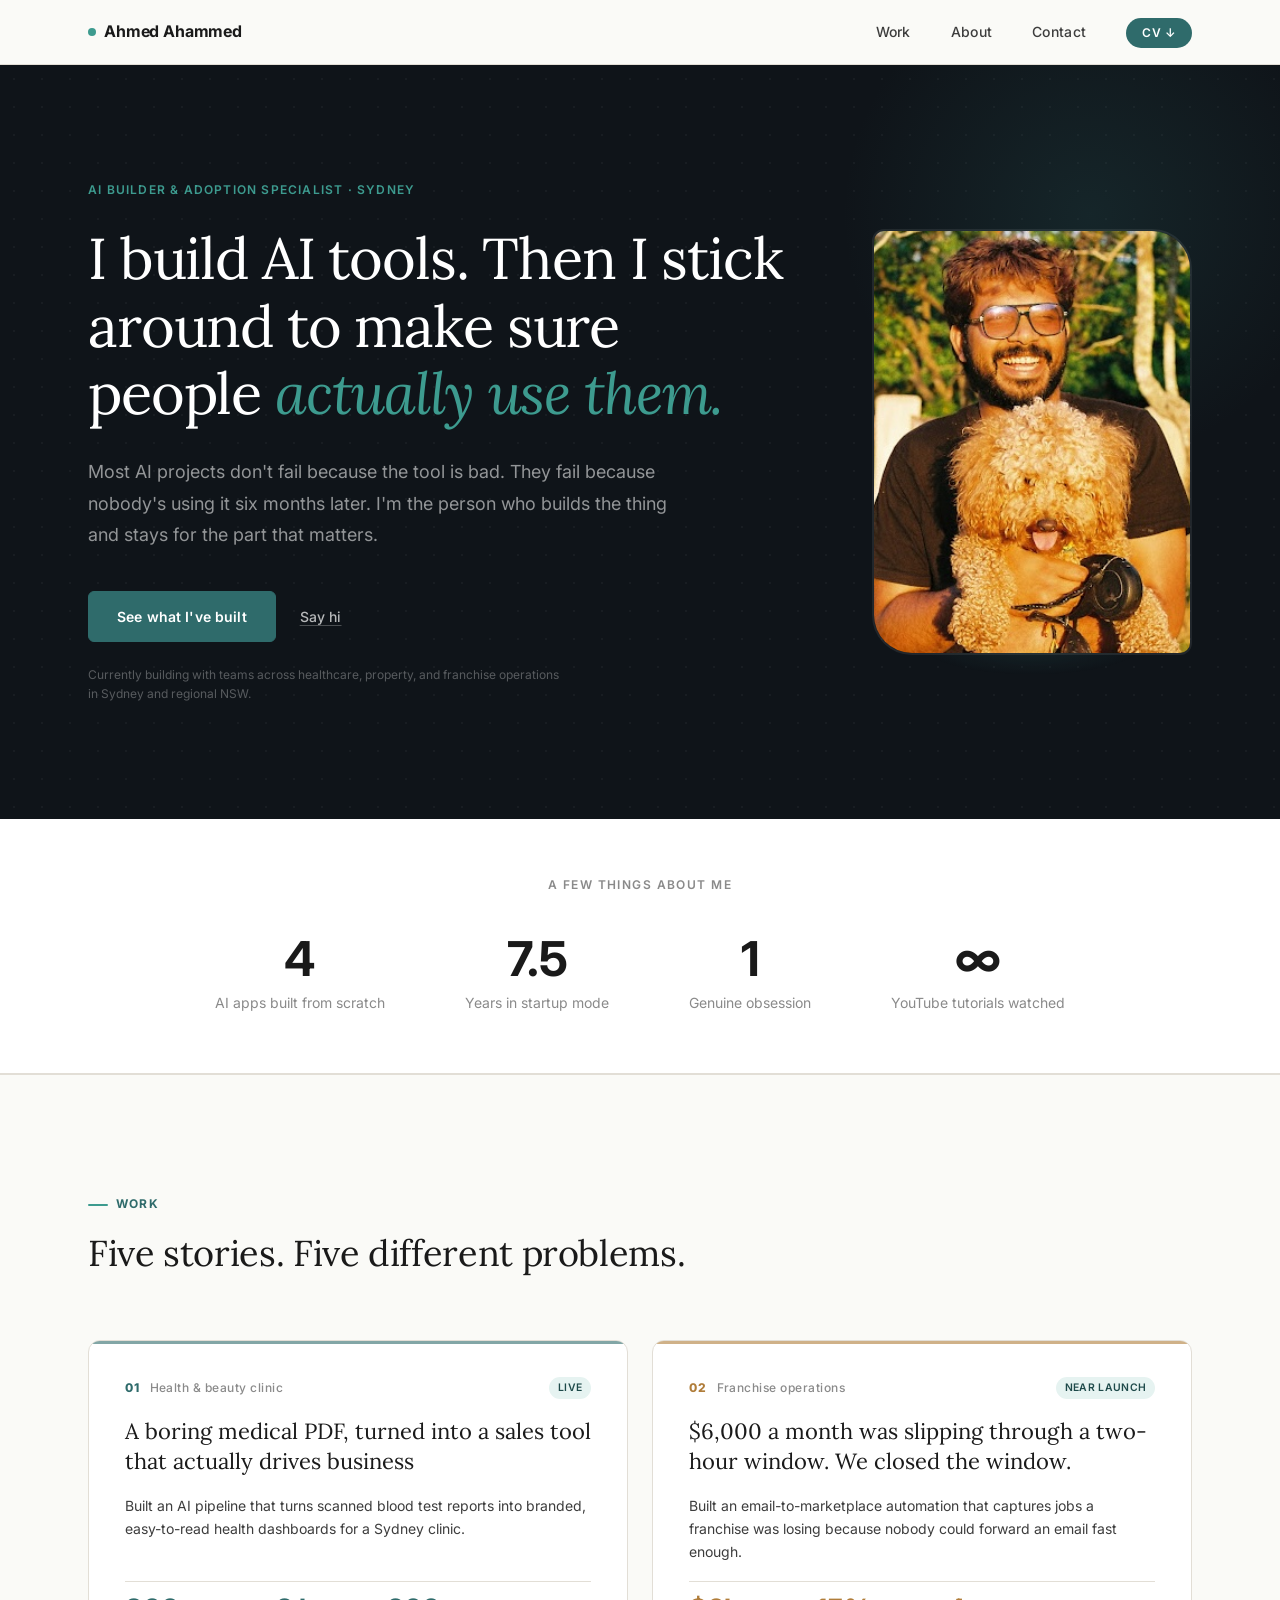
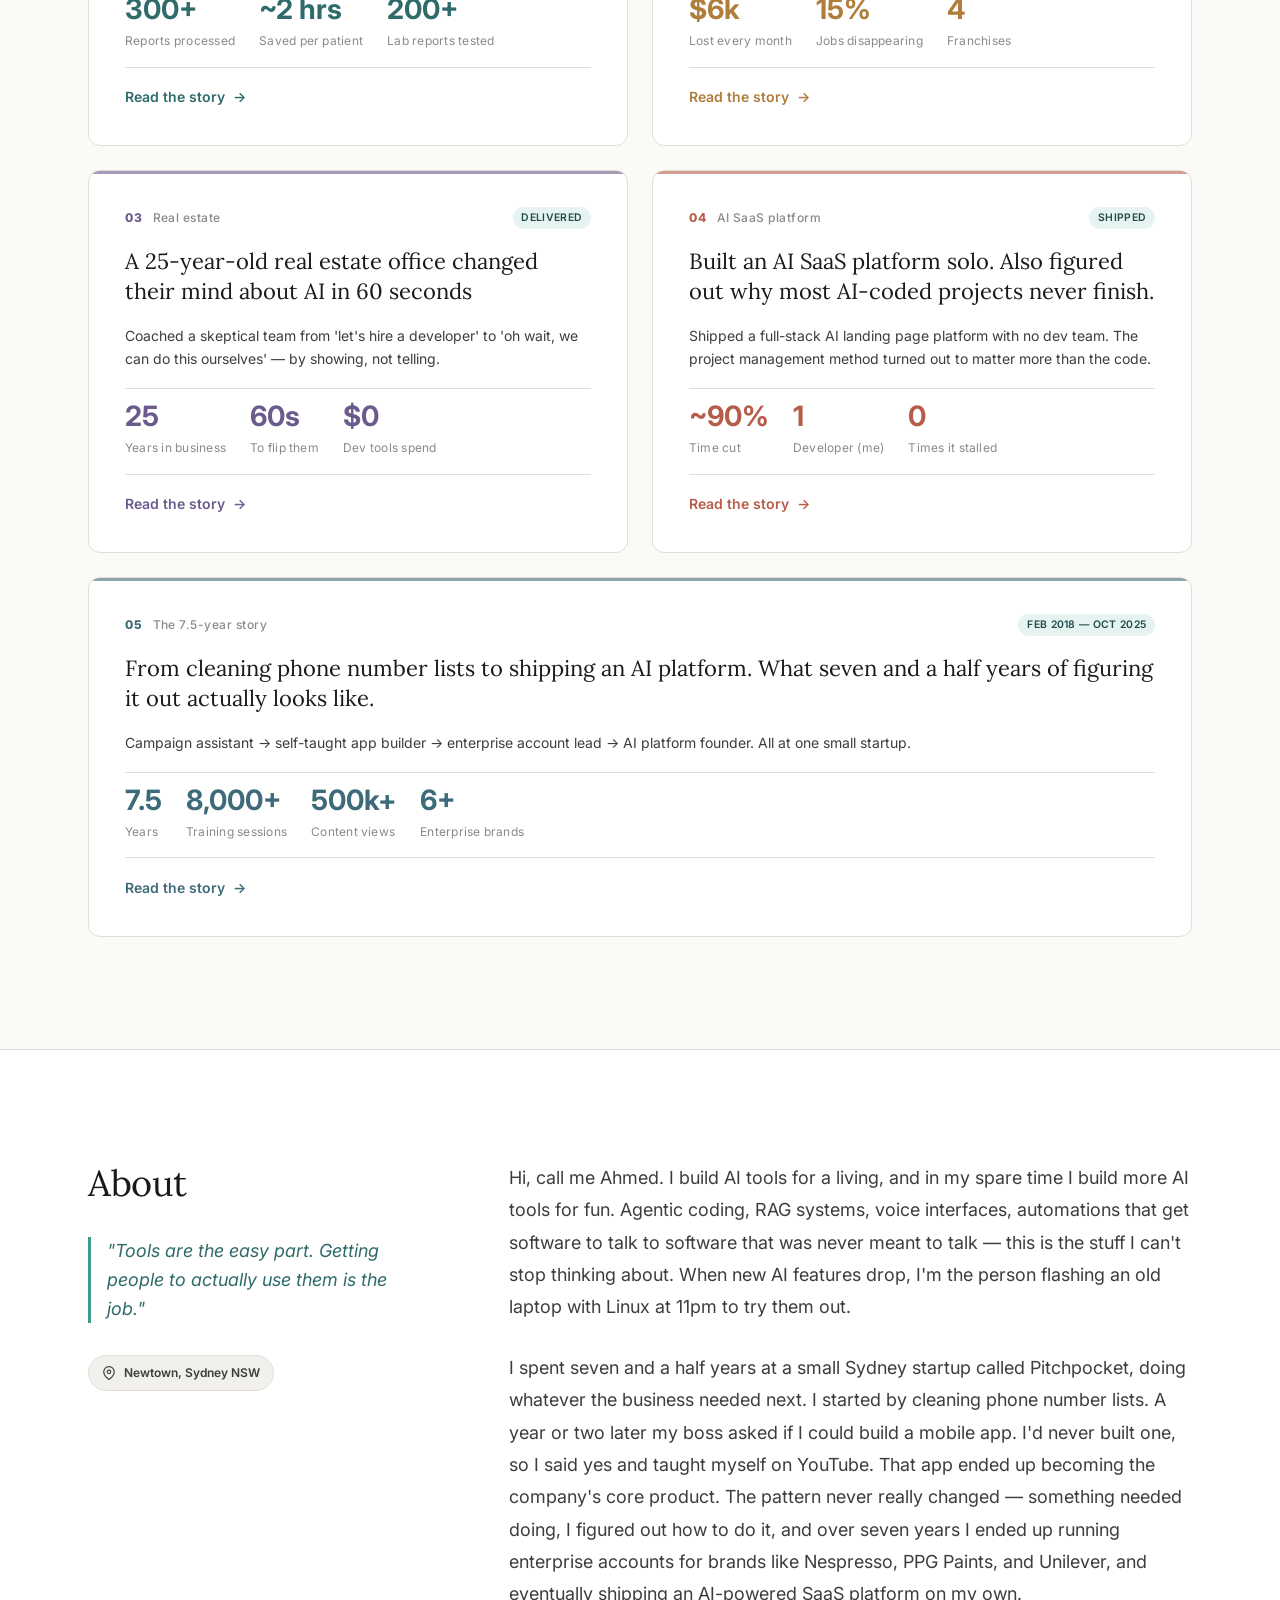
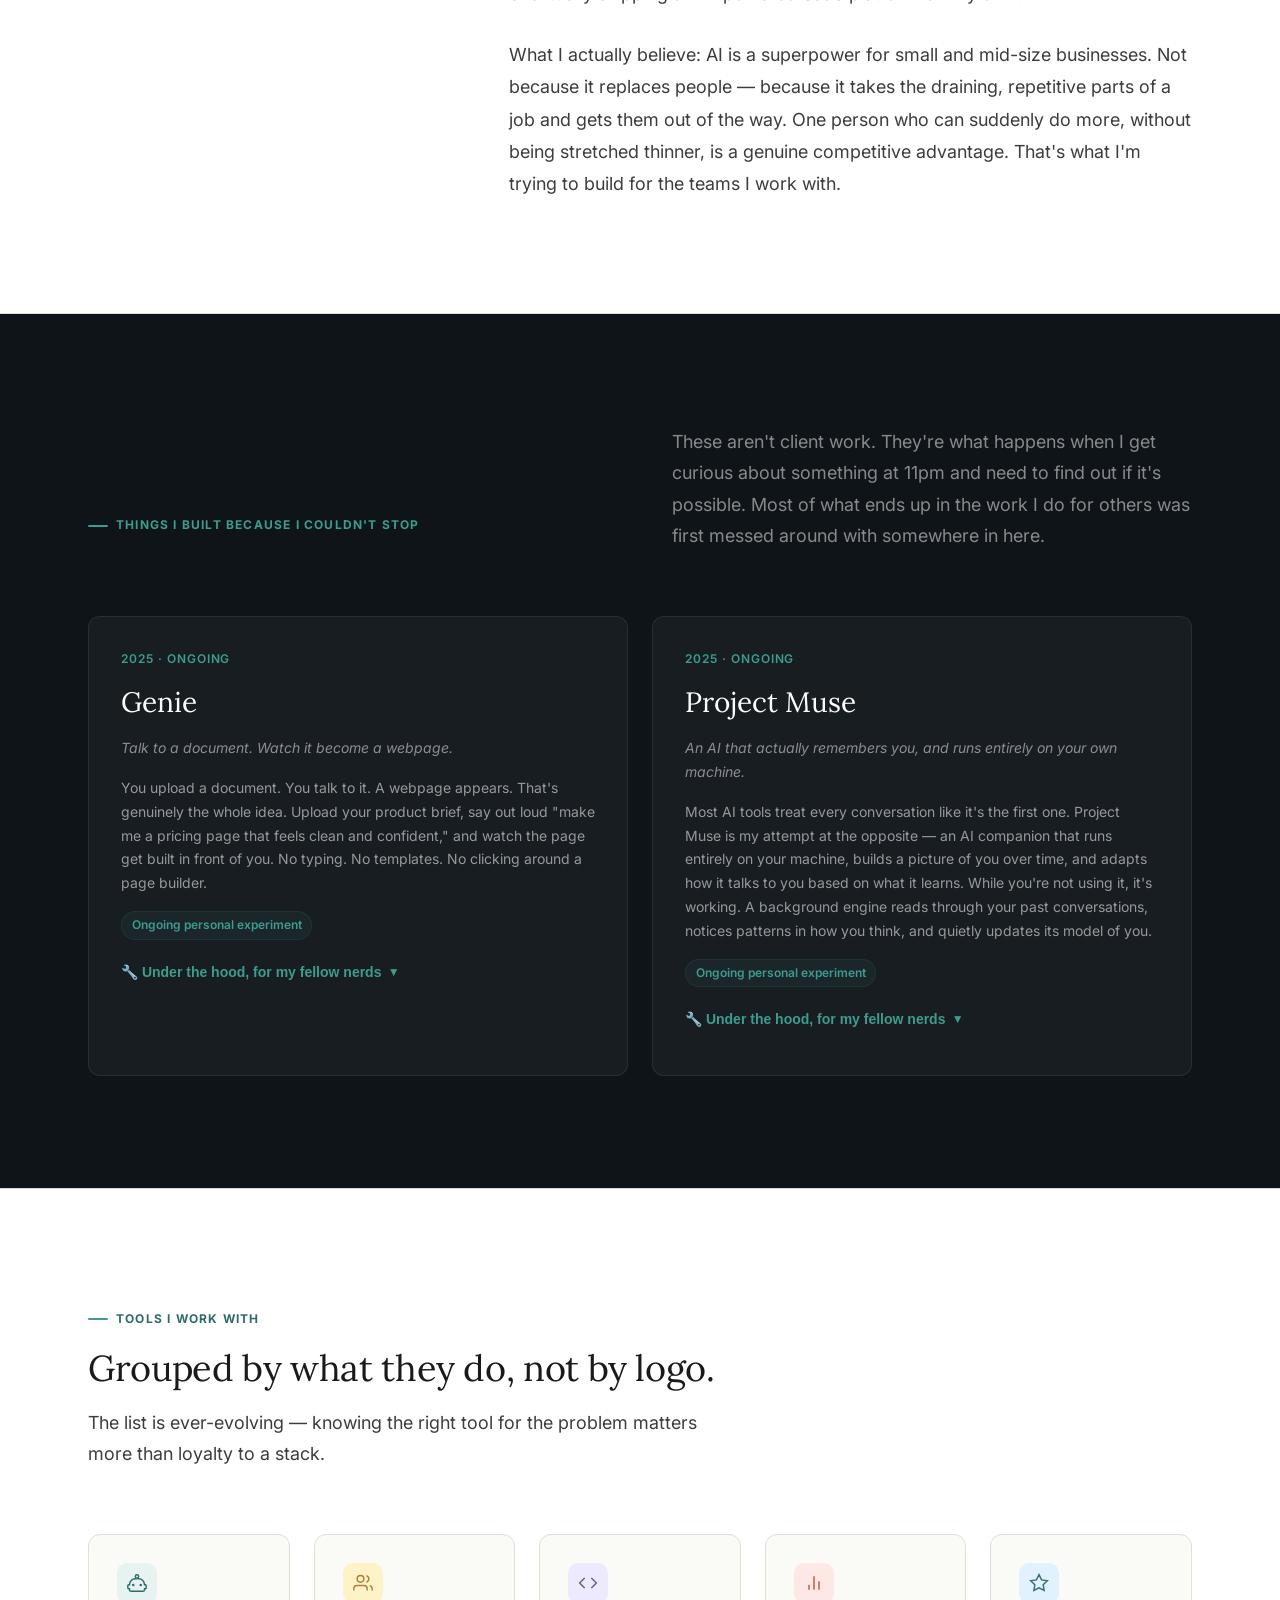
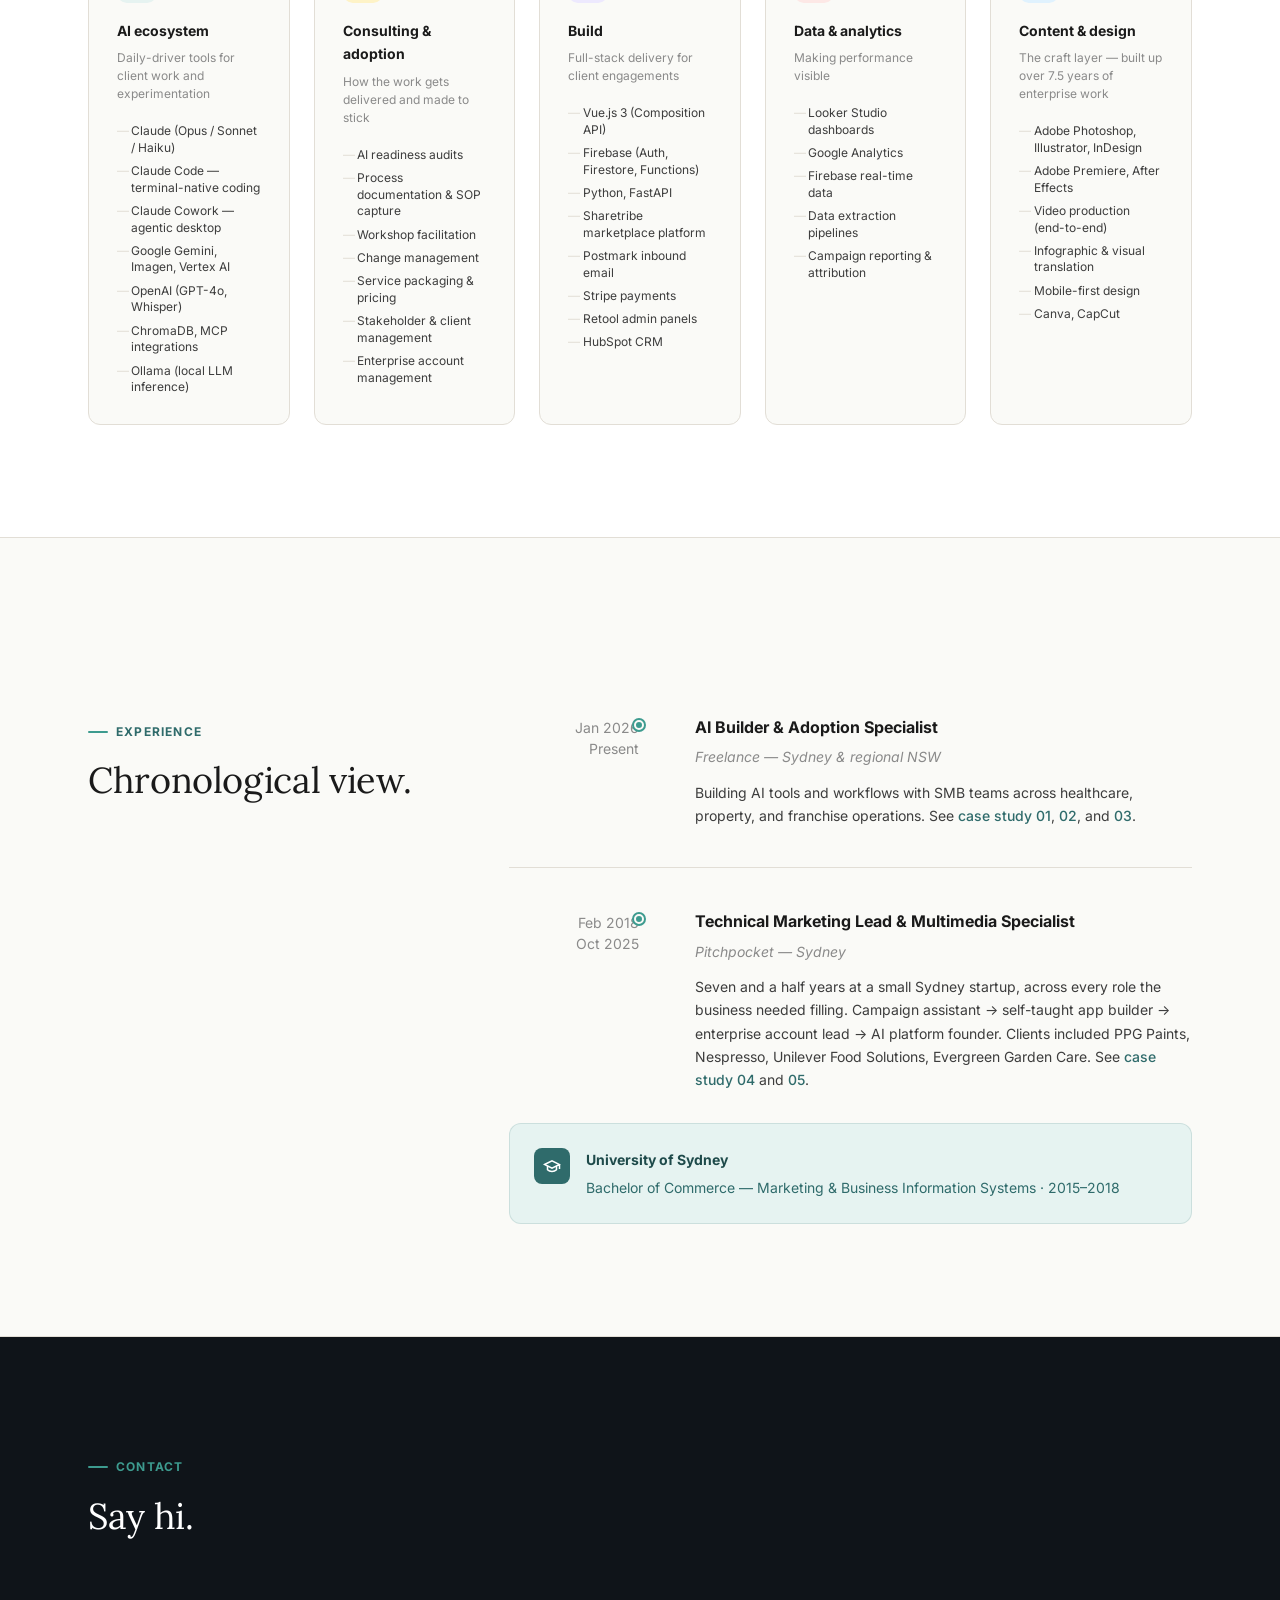
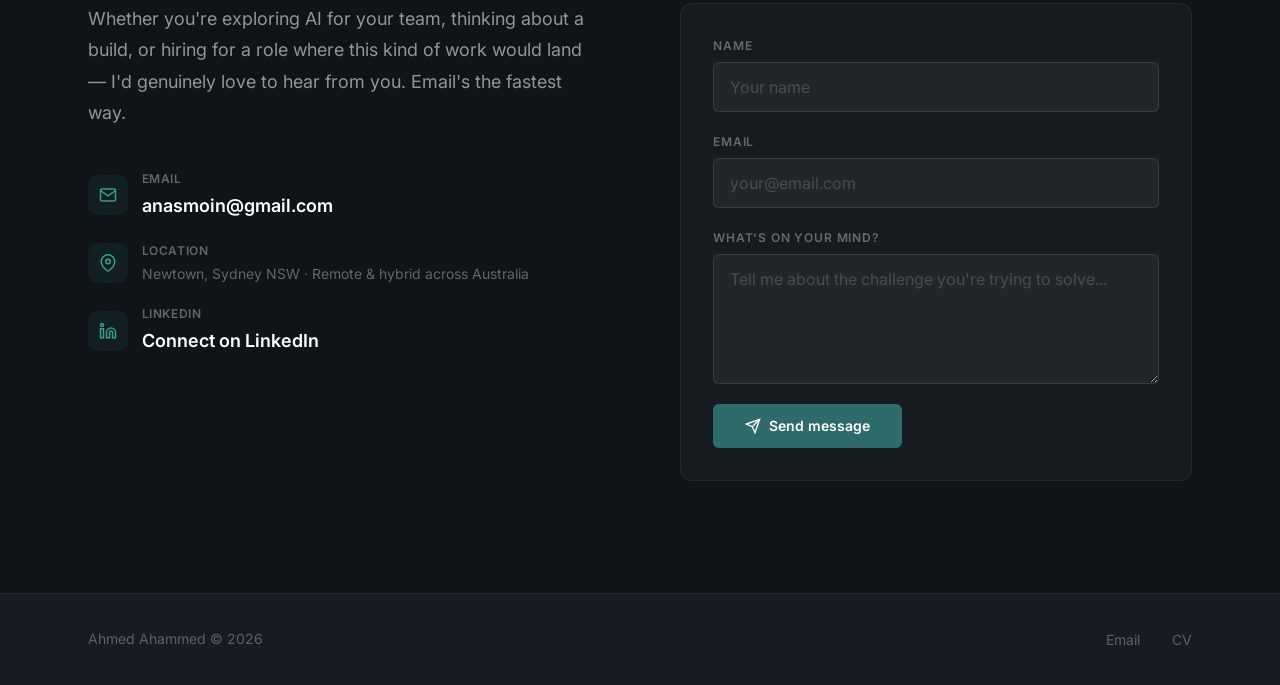
==== index.html @ f2e3b3a6 "feat: full site rebuild from Ai content two.md Complete rebuild with updated content, branding, and " ====
<!DOCTYPE html>
<html lang="en">

<head>
    <meta charset="UTF-8">
    <meta name="viewport" content="width=device-width, initial-scale=1.0">
    <title>Ahmed Ahammed — AI Builder & Adoption Specialist, Sydney</title>
    <meta name="description" content="I build AI tools for small and mid-size teams, and I stick around to make sure people actually use them. Based in Sydney.">
    <link rel="stylesheet" href="style.css">
</head>

<body>

    <!-- ======================================================
         NAVIGATION
         ====================================================== -->

    <header class="site-nav" role="banner">
        <div class="nav-inner">
            <a href="index.html" class="nav-logo">Ahmed Ahammed</a>
            <ul class="nav-links" id="navLinks">
                <li><a href="#case-studies">Work</a></li>
                <li><a href="#about">About</a></li>
                <li><a href="#contact">Contact</a></li>
                <li><a href="cv.html" class="nav-cv">CV ↓</a></li>
            </ul>
            <button class="nav-toggle" id="navToggle" aria-label="Toggle navigation" aria-expanded="false">
                <span></span>
                <span></span>
                <span></span>
            </button>
        </div>
    </header>

    <main>

        <!-- ====================================================
             HERO
             ==================================================== -->

        <section class="hero" id="home">
            <div class="container">
                <div class="hero__inner">
                    <div>
                        <span class="hero__eyebrow reveal">AI Builder & Adoption Specialist · Sydney</span>
                        <h1 class="hero__headline reveal reveal--delay-1">
                            I build AI tools. Then I stick around to make sure people <em>actually use them.</em>
                        </h1>
                        <p class="hero__sub reveal reveal--delay-2">
                            Most AI projects don't fail because the tool is bad. They fail because nobody's using it six months later. I'm the person who builds the thing and stays for the part that matters.
                        </p>
                        <div class="hero__ctas reveal reveal--delay-3">
                            <a href="#case-studies" class="btn btn--primary">See what I've built</a>
                            <a href="#contact" class="btn btn--text">Say hi</a>
                        </div>
                        <p class="hero__caption reveal reveal--delay-4">
                            Currently building with teams across healthcare, property, and franchise operations in Sydney and regional NSW.
                        </p>
                    </div>
                    <div class="hero__portrait-wrap reveal reveal--delay-2">
                        <img src="portrait.JPG" alt="Ahmed Ahammed — AI Builder & Adoption Specialist" class="hero__portrait">
                    </div>
                </div>
            </div>
        </section>

        <!-- ====================================================
             FACTS BAR — "A few things about me"
             ==================================================== -->

        <div class="facts-bar" aria-label="A few things about me">
            <p class="facts-bar__label">A few things about me</p>
            <div class="facts-bar__grid">
                <div class="fact-item reveal">
                    <span class="fact-item__value" data-count="4">4</span>
                    <span class="fact-item__label">AI apps built from scratch</span>
                    <span class="fact-item__tooltip">Including a full SaaS platform, solo</span>
                </div>
                <div class="fact-item reveal reveal--delay-1">
                    <span class="fact-item__value" data-count="7.5">7.5</span>
                    <span class="fact-item__label">Years in startup mode</span>
                    <span class="fact-item__tooltip">One company, every role it needed</span>
                </div>
                <div class="fact-item reveal reveal--delay-2">
                    <span class="fact-item__value" data-count="1">1</span>
                    <span class="fact-item__label">Genuine obsession</span>
                    <span class="fact-item__tooltip">Making AI work for real people, not demos</span>
                </div>
                <div class="fact-item reveal reveal--delay-3">
                    <span class="fact-item__value">∞</span>
                    <span class="fact-item__label">YouTube tutorials watched</span>
                    <span class="fact-item__tooltip">Yes, including the one that taught me to build an Android app</span>
                </div>
            </div>
        </div>

        <!-- ====================================================
             CASE STUDIES
             ==================================================== -->

        <section id="case-studies">
            <div class="container">
                <p class="section-label reveal">Work</p>
                <h2 class="section-heading reveal reveal--delay-1">Five stories. Five different problems.</h2>

                <div class="case-grid">

                    <!-- Case 01 -->
                    <a class="case-card reveal" href="case/sydney-health-clinic.html">
                        <div class="case-card__meta">
                            <span class="case-card__num">01</span>
                            <span class="case-card__tag">Health & beauty clinic</span>
                            <span class="case-card__status">Live</span>
                        </div>
                        <h3 class="case-card__headline">
                            A boring medical PDF, turned into a sales tool that actually drives business
                        </h3>
                        <p class="case-card__summary">
                            Built an AI pipeline that turns scanned blood test reports into branded, easy-to-read health dashboards for a Sydney clinic.
                        </p>
                        <div class="case-card__facts">
                            <div class="case-fact">
                                <span class="case-fact__value">300+</span>
                                <span class="case-fact__label">Reports processed</span>
                            </div>
                            <div class="case-fact">
                                <span class="case-fact__value">~2 hrs</span>
                                <span class="case-fact__label">Saved per patient</span>
                            </div>
                            <div class="case-fact">
                                <span class="case-fact__value">200+</span>
                                <span class="case-fact__label">Lab reports tested</span>
                            </div>
                        </div>
                        <span class="case-card__cta">Read the story <span class="case-card__arrow">→</span></span>
                    </a>

                    <!-- Case 02 -->
                    <a class="case-card reveal reveal--delay-1" href="case/franchise-network.html">
                        <div class="case-card__meta">
                            <span class="case-card__num">02</span>
                            <span class="case-card__tag">Franchise operations</span>
                            <span class="case-card__status">Near launch</span>
                        </div>
                        <h3 class="case-card__headline">
                            $6,000 a month was slipping through a two-hour window. We closed the window.
                        </h3>
                        <p class="case-card__summary">
                            Built an email-to-marketplace automation that captures jobs a franchise was losing because nobody could forward an email fast enough.
                        </p>
                        <div class="case-card__facts">
                            <div class="case-fact">
                                <span class="case-fact__value">$6k</span>
                                <span class="case-fact__label">Lost every month</span>
                            </div>
                            <div class="case-fact">
                                <span class="case-fact__value">15%</span>
                                <span class="case-fact__label">Jobs disappearing</span>
                            </div>
                            <div class="case-fact">
                                <span class="case-fact__value">4</span>
                                <span class="case-fact__label">Franchises</span>
                            </div>
                        </div>
                        <span class="case-card__cta">Read the story <span class="case-card__arrow">→</span></span>
                    </a>

                    <!-- Case 03 -->
                    <a class="case-card reveal" href="case/regional-real-estate.html">
                        <div class="case-card__meta">
                            <span class="case-card__num">03</span>
                            <span class="case-card__tag">Real estate</span>
                            <span class="case-card__status">Delivered</span>
                        </div>
                        <h3 class="case-card__headline">
                            A 25-year-old real estate office changed their mind about AI in 60 seconds
                        </h3>
                        <p class="case-card__summary">
                            Coached a skeptical team from 'let's hire a developer' to 'oh wait, we can do this ourselves' — by showing, not telling.
                        </p>
                        <div class="case-card__facts">
                            <div class="case-fact">
                                <span class="case-fact__value">25</span>
                                <span class="case-fact__label">Years in business</span>
                            </div>
                            <div class="case-fact">
                                <span class="case-fact__value">60s</span>
                                <span class="case-fact__label">To flip them</span>
                            </div>
                            <div class="case-fact">
                                <span class="case-fact__value">$0</span>
                                <span class="case-fact__label">Dev tools spend</span>
                            </div>
                        </div>
                        <span class="case-card__cta">Read the story <span class="case-card__arrow">→</span></span>
                    </a>

                    <!-- Case 04 -->
                    <a class="case-card reveal reveal--delay-1" href="case/stakaroo.html">
                        <div class="case-card__meta">
                            <span class="case-card__num">04</span>
                            <span class="case-card__tag">AI SaaS platform</span>
                            <span class="case-card__status">Shipped</span>
                        </div>
                        <h3 class="case-card__headline">
                            Built an AI SaaS platform solo. Also figured out why most AI-coded projects never finish.
                        </h3>
                        <p class="case-card__summary">
                            Shipped a full-stack AI landing page platform with no dev team. The project management method turned out to matter more than the code.
                        </p>
                        <div class="case-card__facts">
                            <div class="case-fact">
                                <span class="case-fact__value">~90%</span>
                                <span class="case-fact__label">Time cut</span>
                            </div>
                            <div class="case-fact">
                                <span class="case-fact__value">1</span>
                                <span class="case-fact__label">Developer (me)</span>
                            </div>
                            <div class="case-fact">
                                <span class="case-fact__value">0</span>
                                <span class="case-fact__label">Times it stalled</span>
                            </div>
                        </div>
                        <span class="case-card__cta">Read the story <span class="case-card__arrow">→</span></span>
                    </a>

                    <!-- Case 05 — full width -->
                    <a class="case-card reveal" href="case/pitchpocket.html" style="grid-column: 1 / -1;">
                        <div class="case-card__meta">
                            <span class="case-card__num">05</span>
                            <span class="case-card__tag">The 7.5-year story</span>
                            <span class="case-card__status">Feb 2018 — Oct 2025</span>
                        </div>
                        <h3 class="case-card__headline">
                            From cleaning phone number lists to shipping an AI platform. What seven and a half years of figuring it out actually looks like.
                        </h3>
                        <p class="case-card__summary">
                            Campaign assistant → self-taught app builder → enterprise account lead → AI platform founder. All at one small startup.
                        </p>
                        <div class="case-card__facts">
                            <div class="case-fact">
                                <span class="case-fact__value">7.5</span>
                                <span class="case-fact__label">Years</span>
                            </div>
                            <div class="case-fact">
                                <span class="case-fact__value">8,000+</span>
                                <span class="case-fact__label">Training sessions</span>
                            </div>
                            <div class="case-fact">
                                <span class="case-fact__value">500k+</span>
                                <span class="case-fact__label">Content views</span>
                            </div>
                            <div class="case-fact">
                                <span class="case-fact__value">6+</span>
                                <span class="case-fact__label">Enterprise brands</span>
                            </div>
                        </div>
                        <span class="case-card__cta">Read the story <span class="case-card__arrow">→</span></span>
                    </a>

                </div>
            </div>
        </section>

        <!-- ====================================================
             ABOUT
             ==================================================== -->

        <section id="about">
            <div class="container">
                <div class="about-grid">
                    <div class="about-sidebar reveal">
                        <h2 class="about-sidebar__heading">About</h2>
                        <p class="about-sidebar__philosophy">"Tools are the easy part. Getting people to actually use them is the job."</p>
                        <span class="about-sidebar__badge">
                            <svg width="14" height="14" viewBox="0 0 24 24" fill="none" stroke="currentColor" stroke-width="2"><path d="M21 10c0 7-9 13-9 13s-9-6-9-13a9 9 0 0 1 18 0z"/><circle cx="12" cy="10" r="3"/></svg>
                            Newtown, Sydney NSW
                        </span>
                    </div>
                    <div class="about-body">
                        <p class="reveal">
                            Hi, call me Ahmed. I build AI tools for a living, and in my spare time I build more AI tools for fun. Agentic coding, RAG systems, voice interfaces, automations that get software to talk to software that was never meant to talk — this is the stuff I can't stop thinking about. When new AI features drop, I'm the person flashing an old laptop with Linux at 11pm to try them out.
                        </p>
                        <p class="reveal reveal--delay-1">
                            I spent seven and a half years at a small Sydney startup called Pitchpocket, doing whatever the business needed next. I started by cleaning phone number lists. A year or two later my boss asked if I could build a mobile app. I'd never built one, so I said yes and taught myself on YouTube. That app ended up becoming the company's core product. The pattern never really changed — something needed doing, I figured out how to do it, and over seven years I ended up running enterprise accounts for brands like Nespresso, PPG Paints, and Unilever, and eventually shipping an AI-powered SaaS platform on my own.
                        </p>
                        <p class="reveal reveal--delay-2">
                            What I actually believe: AI is a superpower for small and mid-size businesses. Not because it replaces people — because it takes the draining, repetitive parts of a job and gets them out of the way. One person who can suddenly do more, without being stretched thinner, is a genuine competitive advantage. That's what I'm trying to build for the teams I work with.
                        </p>
                    </div>
                </div>
            </div>
        </section>

        <!-- ====================================================
             PROJECTS — dark section
             ==================================================== -->

        <section id="projects">
            <div class="container">
                <div class="projects-intro">
                    <div>
                        <p class="section-label reveal">Things I built because I couldn't stop</p>
                    </div>
                    <p class="section-intro reveal">
                        These aren't client work. They're what happens when I get curious about something at 11pm and need to find out if it's possible. Most of what ends up in the work I do for others was first messed around with somewhere in here.
                    </p>
                </div>

                <div class="project-cards">

                    <!-- Genie -->
                    <div class="project-card reveal">
                        <span class="project-card__year">2025 · Ongoing</span>
                        <h3 class="project-card__title">Genie</h3>
                        <p class="project-card__subtitle">Talk to a document. Watch it become a webpage.</p>
                        <p class="project-card__summary">
                            You upload a document. You talk to it. A webpage appears. That's genuinely the whole idea. Upload your product brief, say out loud "make me a pricing page that feels clean and confident," and watch the page get built in front of you. No typing. No templates. No clicking around a page builder.
                        </p>
                        <span class="project-card__status">Ongoing personal experiment</span>
                        <button class="project-card__expand-btn" aria-expanded="false" aria-controls="genie-detail">
                            🔧 Under the hood, for my fellow nerds <span class="chevron">▼</span>
                        </button>
                        <div class="project-card__detail" id="genie-detail">
                            <div class="project-card__detail-inner">
                                <div>
                                    <p>The voice part was harder than it sounds. Browser audio cuts out after a few seconds, so I built around that with chunked recording and live transcription via OpenAI Whisper. You can speak continuously and the system holds on.</p>
                                    <p>Grounding was the other hard problem. Without careful architecture, the model confidently fills in gaps. So I built a retrieval system on ChromaDB and Sentence Transformers that chunks your uploaded material, scores relevance, and only lets the model generate from what you actually provided.</p>
                                    <p>On top of that, a custom MCP-style pipeline that classifies intent, expands vague voice queries into targeted vector searches, and routes tasks to the most cost-effective model. Plus a post-generation validator that audits HTML and injects Tailwind animations, GPU optimisations, and ARIA accessibility without another LLM call.</p>
                                    <table class="tech-table">
                                        <tr><td>Backend</td><td>Python, FastAPI, SQLite, SQLAlchemy</td></tr>
                                        <tr><td>AI / ML</td><td>OpenAI (GPT-4o, Whisper), ChromaDB, Sentence Transformers</td></tr>
                                        <tr><td>Frontend</td><td>Vanilla JS, HTML5, Web Audio API, Tailwind CSS</td></tr>
                                        <tr><td>Architecture</td><td>RAG, custom MCP routing, vector embeddings</td></tr>
                                    </table>
                                    <div class="tech-pills">
                                        <span class="tech-pill">OpenAI Whisper</span>
                                        <span class="tech-pill">GPT-4o</span>
                                        <span class="tech-pill">ChromaDB</span>
                                        <span class="tech-pill">FastAPI</span>
                                        <span class="tech-pill">Tailwind CSS</span>
                                    </div>
                                </div>
                            </div>
                        </div>
                    </div>

                    <!-- Project Muse -->
                    <div class="project-card reveal reveal--delay-1">
                        <span class="project-card__year">2025 · Ongoing</span>
                        <h3 class="project-card__title">Project Muse</h3>
                        <p class="project-card__subtitle">An AI that actually remembers you, and runs entirely on your own machine.</p>
                        <p class="project-card__summary">
                            Most AI tools treat every conversation like it's the first one. Project Muse is my attempt at the opposite — an AI companion that runs entirely on your machine, builds a picture of you over time, and adapts how it talks to you based on what it learns. While you're not using it, it's working. A background engine reads through your past conversations, notices patterns in how you think, and quietly updates its model of you.
                        </p>
                        <span class="project-card__status">Ongoing personal experiment</span>
                        <button class="project-card__expand-btn" aria-expanded="false" aria-controls="muse-detail">
                            🔧 Under the hood, for my fellow nerds <span class="chevron">▼</span>
                        </button>
                        <div class="project-card__detail" id="muse-detail">
                            <div class="project-card__detail-inner">
                                <div>
                                    <p>Core architecture is an asynchronous AgentCoordinator that routes user input to specialised domain agents (Psychology, Philosophy, Literature, Cinema). The coordinator decides whether a single-agent or synthesised multi-agent response better fits the context.</p>
                                    <p>The real novelty is the RuminationEngine — a background process that runs during downtime, analyses queued interactions, extracts emotional indicators and topic preferences, and updates a persistent psyche profile modelled on the Big Five (OCEAN).</p>
                                    <p>Everything runs 100% locally. Ollama for LLM inference (Qwen models), ChromaDB for vector memory. Zero data leaves the machine. A RAG system grounds the AI's identity by pulling from curated literary texts (Oscar Wilde-inspired, because why not). And a Three.js/WebGL frontend visualises agent activity in real-time 3D.</p>
                                    <table class="tech-table">
                                        <tr><td>Core</td><td>Python, asyncio</td></tr>
                                        <tr><td>AI / ML</td><td>Ollama (local LLMs), ChromaDB (vector DB)</td></tr>
                                        <tr><td>APIs & data</td><td>Open-Meteo, Geopy, Suntime</td></tr>
                                        <tr><td>Visualisation</td><td>HTML5, Three.js, WebGL</td></tr>
                                        <tr><td>Architecture</td><td>Multi-agent system, RAG, background processing</td></tr>
                                    </table>
                                    <div class="tech-pills">
                                        <span class="tech-pill">Ollama</span>
                                        <span class="tech-pill">ChromaDB</span>
                                        <span class="tech-pill">Python asyncio</span>
                                        <span class="tech-pill">Three.js</span>
                                    </div>
                                </div>
                            </div>
                        </div>
                    </div>

                </div>
            </div>
        </section>

        <!-- ====================================================
             CAPABILITIES
             ==================================================== -->

        <section id="capabilities">
            <div class="container">
                <p class="section-label reveal">Tools I work with</p>
                <h2 class="section-heading reveal reveal--delay-1">Grouped by what they do, not by logo.</h2>
                <p class="section-intro reveal reveal--delay-2">The list is ever-evolving — knowing the right tool for the problem matters more than loyalty to a stack.</p>

                <div class="cap-grid">

                    <div class="cap-card reveal">
                        <div class="cap-card__icon">
                            <svg viewBox="0 0 24 24" fill="none" stroke="currentColor" stroke-width="1.75">
                                <path d="M12 2a2 2 0 0 1 2 2c0 .74-.4 1.39-1 1.73V7h1a7 7 0 0 1 7 7h1a1 1 0 0 1 1 1v3a1 1 0 0 1-1 1h-1v1a2 2 0 0 1-2 2H5a2 2 0 0 1-2-2v-1H2a1 1 0 0 1-1-1v-3a1 1 0 0 1 1-1h1a7 7 0 0 1 7-7h1V5.73c-.6-.34-1-.99-1-1.73a2 2 0 0 1 2-2z"/>
                                <circle cx="7.5" cy="14.5" r="1.5" fill="currentColor" stroke="none"/>
                                <circle cx="16.5" cy="14.5" r="1.5" fill="currentColor" stroke="none"/>
                            </svg>
                        </div>
                        <p class="cap-card__name">AI ecosystem</p>
                        <p class="cap-card__desc">Daily-driver tools for client work and experimentation</p>
                        <ul class="cap-card__tools">
                            <li>Claude (Opus / Sonnet / Haiku)</li>
                            <li>Claude Code — terminal-native coding</li>
                            <li>Claude Cowork — agentic desktop</li>
                            <li>Google Gemini, Imagen, Vertex AI</li>
                            <li>OpenAI (GPT-4o, Whisper)</li>
                            <li>ChromaDB, MCP integrations</li>
                            <li>Ollama (local LLM inference)</li>
                        </ul>
                    </div>

                    <div class="cap-card reveal reveal--delay-1">
                        <div class="cap-card__icon">
                            <svg viewBox="0 0 24 24" fill="none" stroke="currentColor" stroke-width="1.75">
                                <path d="M17 21v-2a4 4 0 0 0-4-4H5a4 4 0 0 0-4 4v2"/>
                                <circle cx="9" cy="7" r="4"/>
                                <path d="M23 21v-2a4 4 0 0 0-3-3.87"/>
                                <path d="M16 3.13a4 4 0 0 1 0 7.75"/>
                            </svg>
                        </div>
                        <p class="cap-card__name">Consulting & adoption</p>
                        <p class="cap-card__desc">How the work gets delivered and made to stick</p>
                        <ul class="cap-card__tools">
                            <li>AI readiness audits</li>
                            <li>Process documentation & SOP capture</li>
                            <li>Workshop facilitation</li>
                            <li>Change management</li>
                            <li>Service packaging & pricing</li>
                            <li>Stakeholder & client management</li>
                            <li>Enterprise account management</li>
                        </ul>
                    </div>

                    <div class="cap-card reveal reveal--delay-2">
                        <div class="cap-card__icon">
                            <svg viewBox="0 0 24 24" fill="none" stroke="currentColor" stroke-width="1.75">
                                <polyline points="16 18 22 12 16 6"/>
                                <polyline points="8 6 2 12 8 18"/>
                            </svg>
                        </div>
                        <p class="cap-card__name">Build</p>
                        <p class="cap-card__desc">Full-stack delivery for client engagements</p>
                        <ul class="cap-card__tools">
                            <li>Vue.js 3 (Composition API)</li>
                            <li>Firebase (Auth, Firestore, Functions)</li>
                            <li>Python, FastAPI</li>
                            <li>Sharetribe marketplace platform</li>
                            <li>Postmark inbound email</li>
                            <li>Stripe payments</li>
                            <li>Retool admin panels</li>
                            <li>HubSpot CRM</li>
                        </ul>
                    </div>

                    <div class="cap-card reveal reveal--delay-3">
                        <div class="cap-card__icon">
                            <svg viewBox="0 0 24 24" fill="none" stroke="currentColor" stroke-width="1.75">
                                <line x1="18" y1="20" x2="18" y2="10"/>
                                <line x1="12" y1="20" x2="12" y2="4"/>
                                <line x1="6" y1="20" x2="6" y2="14"/>
                            </svg>
                        </div>
                        <p class="cap-card__name">Data & analytics</p>
                        <p class="cap-card__desc">Making performance visible</p>
                        <ul class="cap-card__tools">
                            <li>Looker Studio dashboards</li>
                            <li>Google Analytics</li>
                            <li>Firebase real-time data</li>
                            <li>Data extraction pipelines</li>
                            <li>Campaign reporting & attribution</li>
                        </ul>
                    </div>

                    <div class="cap-card reveal reveal--delay-4">
                        <div class="cap-card__icon">
                            <svg viewBox="0 0 24 24" fill="none" stroke="currentColor" stroke-width="1.75">
                                <polygon points="12 2 15.09 8.26 22 9.27 17 14.14 18.18 21.02 12 17.77 5.82 21.02 7 14.14 2 9.27 8.91 8.26 12 2"/>
                            </svg>
                        </div>
                        <p class="cap-card__name">Content & design</p>
                        <p class="cap-card__desc">The craft layer — built up over 7.5 years of enterprise work</p>
                        <ul class="cap-card__tools">
                            <li>Adobe Photoshop, Illustrator, InDesign</li>
                            <li>Adobe Premiere, After Effects</li>
                            <li>Video production (end-to-end)</li>
                            <li>Infographic & visual translation</li>
                            <li>Mobile-first design</li>
                            <li>Canva, CapCut</li>
                        </ul>
                    </div>

                </div>
            </div>
        </section>

        <!-- ====================================================
             EXPERIENCE
             ==================================================== -->

        <section id="experience">
            <div class="container">
                <div class="exp-grid">
                    <div>
                        <p class="section-label reveal">Experience</p>
                        <h2 class="section-heading reveal reveal--delay-1">Chronological view.</h2>
                    </div>
                    <div>
                        <div class="exp-entries">

                            <div class="exp-entry reveal">
                                <div class="exp-dates">
                                    <span>Jan 2026</span><br>
                                    <span>Present</span>
                                </div>
                                <div class="exp-content">
                                    <p class="exp-role">AI Builder & Adoption Specialist</p>
                                    <p class="exp-org">Freelance — Sydney & regional NSW</p>
                                    <p class="exp-summary">Building AI tools and workflows with SMB teams across healthcare, property, and franchise operations. See <a href="case/sydney-health-clinic.html">case study 01</a>, <a href="case/franchise-network.html">02</a>, and <a href="case/regional-real-estate.html">03</a>.</p>
                                </div>
                            </div>

                            <div class="exp-entry reveal reveal--delay-1">
                                <div class="exp-dates">
                                    <span>Feb 2018</span><br>
                                    <span>Oct 2025</span>
                                </div>
                                <div class="exp-content">
                                    <p class="exp-role">Technical Marketing Lead & Multimedia Specialist</p>
                                    <p class="exp-org">Pitchpocket — Sydney</p>
                                    <p class="exp-summary">Seven and a half years at a small Sydney startup, across every role the business needed filling. Campaign assistant → self-taught app builder → enterprise account lead → AI platform founder. Clients included PPG Paints, Nespresso, Unilever Food Solutions, Evergreen Garden Care. See <a href="case/stakaroo.html">case study 04</a> and <a href="case/pitchpocket.html">05</a>.</p>
                                </div>
                            </div>

                        </div>

                        <div class="education-block reveal">
                            <div class="education-block__icon">
                                <svg viewBox="0 0 24 24" fill="none" stroke="currentColor" stroke-width="2" width="18" height="18">
                                    <path d="M22 10v6M2 10l10-5 10 5-10 5z"/>
                                    <path d="M6 12v5c3 3 9 3 12 0v-5"/>
                                </svg>
                            </div>
                            <div>
                                <p class="education-block__inst">University of Sydney</p>
                                <p class="education-block__qual">Bachelor of Commerce — Marketing & Business Information Systems · 2015–2018</p>
                            </div>
                        </div>
                    </div>
                </div>
            </div>
        </section>

        <!-- ====================================================
             CONTACT
             ==================================================== -->

        <section id="contact">
            <div class="container">
                <p class="section-label reveal">Contact</p>
                <h2 class="section-heading reveal reveal--delay-1">Say hi.</h2>

                <div class="contact-grid">
                    <div class="reveal reveal--delay-1">
                        <p class="contact-left__intro">
                            Whether you're exploring AI for your team, thinking about a build, or hiring for a role where this kind of work would land — I'd genuinely love to hear from you. Email's the fastest way.
                        </p>

                        <div class="contact-detail">
                            <div class="contact-detail__icon">
                                <svg viewBox="0 0 24 24" fill="none" stroke="currentColor" stroke-width="2" width="18" height="18">
                                    <path d="M4 4h16c1.1 0 2 .9 2 2v12c0 1.1-.9 2-2 2H4c-1.1 0-2-.9-2-2V6c0-1.1.9-2 2-2z"/>
                                    <polyline points="22,6 12,13 2,6"/>
                                </svg>
                            </div>
                            <div>
                                <span class="contact-detail__label">Email</span>
                                <a href="mailto:anasmoin@gmail.com" class="contact-email">anasmoin@gmail.com</a>
                            </div>
                        </div>

                        <div class="contact-detail">
                            <div class="contact-detail__icon">
                                <svg viewBox="0 0 24 24" fill="none" stroke="currentColor" stroke-width="2" width="18" height="18">
                                    <path d="M21 10c0 7-9 13-9 13s-9-6-9-13a9 9 0 0 1 18 0z"/>
                                    <circle cx="12" cy="10" r="3"/>
                                </svg>
                            </div>
                            <div>
                                <span class="contact-detail__label">Location</span>
                                <p class="contact-note" style="margin:0;">Newtown, Sydney NSW · Remote & hybrid across Australia</p>
                            </div>
                        </div>

                        <div class="contact-detail">
                            <div class="contact-detail__icon">
                                <svg viewBox="0 0 24 24" fill="none" stroke="currentColor" stroke-width="2" width="18" height="18">
                                    <path d="M16 8a6 6 0 0 1 6 6v7h-4v-7a2 2 0 0 0-2-2 2 2 0 0 0-2 2v7h-4v-7a6 6 0 0 1 6-6z"/>
                                    <rect x="2" y="9" width="4" height="12"/>
                                    <circle cx="4" cy="4" r="2"/>
                                </svg>
                            </div>
                            <div>
                                <span class="contact-detail__label">LinkedIn</span>
                                <a href="https://www.linkedin.com/in/anas-ahammed-4787b8144/" class="contact-email" target="_blank" rel="noopener">Connect on LinkedIn</a>
                            </div>
                        </div>
                    </div>

                    <form class="contact-form reveal reveal--delay-2" id="contactForm" action="#" method="POST" novalidate>
                        <div class="form-field">
                            <label for="name">Name</label>
                            <input type="text" id="name" name="name" placeholder="Your name" required>
                        </div>
                        <div class="form-field">
                            <label for="email">Email</label>
                            <input type="email" id="email" name="email" placeholder="your@email.com" required>
                        </div>
                        <div class="form-field">
                            <label for="message">What's on your mind?</label>
                            <textarea id="message" name="message" rows="5" placeholder="Tell me about the challenge you're trying to solve..." required></textarea>
                        </div>
                        <button type="submit" class="btn--submit">
                            <svg viewBox="0 0 24 24" fill="none" stroke="currentColor" stroke-width="2" width="16" height="16"><line x1="22" y1="2" x2="11" y2="13"/><polygon points="22 2 15 22 11 13 2 9 22 2"/></svg>
                            Send message
                        </button>
                    </form>
                </div>
            </div>
        </section>

    </main>

    <!-- ======================================================
         FOOTER
         ====================================================== -->

    <footer class="site-footer">
        <div class="footer-inner">
            <span class="footer-name">Ahmed Ahammed © 2026</span>
            <ul class="footer-links">
                <li><a href="mailto:anasmoin@gmail.com">Email</a></li>
                <li><a href="cv.html">CV</a></li>
            </ul>
        </div>
    </footer>

    <script>
        // ── Scroll reveal ──────────────────────────────────────────
        const observer = new IntersectionObserver((entries) => {
            entries.forEach(entry => {
                if (entry.isIntersecting) {
                    entry.target.classList.add('is-visible');
                    observer.unobserve(entry.target);
                }
            });
        }, { threshold: 0.08, rootMargin: '0px 0px -40px 0px' });

        document.querySelectorAll('.reveal').forEach(el => observer.observe(el));

        // ── Mobile nav toggle ──────────────────────────────────────
        const toggle = document.getElementById('navToggle');
        const navLinks = document.getElementById('navLinks');

        toggle.addEventListener('click', () => {
            const isOpen = navLinks.classList.toggle('is-open');
            toggle.setAttribute('aria-expanded', isOpen);
        });

        navLinks.querySelectorAll('a').forEach(a => {
            a.addEventListener('click', () => {
                navLinks.classList.remove('is-open');
                toggle.setAttribute('aria-expanded', 'false');
            });
        });

        // ── Project expand/collapse (smooth) ───────────────────────
        document.querySelectorAll('.project-card__expand-btn').forEach(btn => {
            btn.addEventListener('click', () => {
                const targetId = btn.getAttribute('aria-controls');
                const detail = document.getElementById(targetId);
                const isOpen = detail.classList.toggle('is-open');
                btn.setAttribute('aria-expanded', isOpen);
            });
        });

        // ── Count-up animation on facts ────────────────────────────
        const countObserver = new IntersectionObserver((entries) => {
            entries.forEach(entry => {
                if (entry.isIntersecting) {
                    const el = entry.target;
                    const target = parseFloat(el.dataset.count);
                    if (isNaN(target)) return;
                    const isFloat = target % 1 !== 0;
                    const duration = 800;
                    const start = performance.now();

                    function tick(now) {
                        const progress = Math.min((now - start) / duration, 1);
                        const eased = 1 - Math.pow(1 - progress, 3); // ease-out cubic
                        const current = target * eased;
                        el.textContent = isFloat ? current.toFixed(1) : Math.round(current);
                        if (progress < 1) requestAnimationFrame(tick);
                    }

                    requestAnimationFrame(tick);
                    countObserver.unobserve(el);
                }
            });
        }, { threshold: 0.5 });

        document.querySelectorAll('[data-count]').forEach(el => countObserver.observe(el));

        // ── Contact form ───────────────────────────────────────────
        document.getElementById('contactForm').addEventListener('submit', function(e) {
            e.preventDefault();
            const btn = this.querySelector('.btn--submit');
            btn.innerHTML = `<svg viewBox="0 0 24 24" fill="none" stroke="currentColor" stroke-width="2.5" width="16" height="16"><polyline points="20 6 9 17 4 12"/></svg> Message sent`;
            btn.style.background = '#1e4a4a';
            btn.disabled = true;
        });
    </script>

</body>
</html>
---- style.css ----
/* ============================================================
   DESIGN SYSTEM — Ahmed Ahammed · AI Builder & Adoption Specialist
   Warm · Personal · Typography-first · Restrained colour
   ============================================================ */

@import url('https://fonts.googleapis.com/css2?family=Inter:wght@300;400;500;600;700&family=Lora:ital,wght@0,400;0,500;0,600;1,400&display=swap');

:root {
    /* Core palette — monochrome base */
    --ink:          #1a1a1a;
    --ink-light:    #3d3d3d;
    --ink-faint:    #8a8a8a;
    --surface:      #fafaf7;
    --surface-alt:  #f2f0ec;
    --white:        #ffffff;
    --border:       #e2ded6;

    /* ONE accent — muted teal, used as punctuation */
    --accent:       #2f6b6b;
    --accent-mid:   #3d9b8f;
    --accent-light: #e6f3f1;
    --accent-dark:  #1e4a4a;

    /* Warm tint for pull-quotes, facts hover */
    --warm:         #c15a3f;
    --warm-light:   #fdf0ec;

    /* Dark sections */
    --ink-section:  #0f1419;
    --ink-section2: #161c22;

    /* Card colours — restrained, only for case study accents */
    --card-1: #2f6b6b;
    --card-2: #b07d3a;
    --card-3: #6b5b8d;
    --card-4: #b85c4a;
    --card-5: #3d6b7a;

    /* Typography */
    --font-sans: 'Inter', -apple-system, BlinkMacSystemFont, 'Segoe UI', sans-serif;
    --font-serif: 'Lora', Georgia, serif;

    /* Spacing */
    --space-xs:   0.5rem;
    --space-sm:   1rem;
    --space-md:   2rem;
    --space-lg:   4rem;
    --space-xl:   7rem;

    /* Type scale */
    --text-xs:    0.75rem;
    --text-sm:    0.875rem;
    --text-base:  1rem;
    --text-md:    1.125rem;
    --text-lg:    1.375rem;
    --text-xl:    1.75rem;
    --text-2xl:   2.25rem;
    --text-3xl:   3rem;
    --text-hero:  clamp(2.4rem, 4.5vw, 3.75rem);

    /* Layout */
    --max-content: 720px;
    --max-wide:    1200px;
    --radius:      6px;
    --radius-lg:   12px;
}

/* ============================================================
   RESET & BASE
   ============================================================ */

*, *::before, *::after {
    box-sizing: border-box;
    margin: 0;
    padding: 0;
}

html {
    scroll-behavior: smooth;
    font-size: 16px;
}

body {
    background-color: var(--surface);
    color: var(--ink);
    font-family: var(--font-sans);
    font-size: var(--text-base);
    line-height: 1.7;
    -webkit-font-smoothing: antialiased;
    -moz-osx-font-smoothing: grayscale;
    overflow-x: hidden;
}

img { max-width: 100%; display: block; }

a {
    color: var(--accent);
    text-decoration: none;
    transition: color 0.2s;
}

a:hover { color: var(--accent-dark); }

/* ============================================================
   LAYOUT
   ============================================================ */

.container {
    max-width: var(--max-wide);
    margin-inline: auto;
    padding-inline: clamp(1.5rem, 5vw, 3rem);
}

.container--narrow {
    max-width: var(--max-content);
    margin-inline: auto;
    padding-inline: clamp(1.5rem, 5vw, 3rem);
}

section {
    padding-block: var(--space-xl);
}

/* ============================================================
   NAVIGATION
   ============================================================ */

.site-nav {
    position: sticky;
    top: 0;
    z-index: 200;
    background: rgba(250, 250, 247, 0.96);
    backdrop-filter: blur(12px);
    border-bottom: 1px solid var(--border);
}

.nav-inner {
    max-width: var(--max-wide);
    margin-inline: auto;
    padding-inline: clamp(1.5rem, 5vw, 3rem);
    height: 64px;
    display: flex;
    align-items: center;
    justify-content: space-between;
}

.nav-logo {
    font-family: var(--font-sans);
    font-weight: 700;
    font-size: var(--text-base);
    color: var(--ink);
    letter-spacing: -0.01em;
    text-decoration: none;
    display: flex;
    align-items: center;
    gap: 0.5rem;
}

.nav-logo::before {
    content: '';
    width: 8px;
    height: 8px;
    border-radius: 50%;
    background: var(--accent-mid);
    display: inline-block;
    flex-shrink: 0;
}

.nav-logo:hover { color: var(--ink); }

.nav-links {
    display: flex;
    list-style: none;
    gap: 2.5rem;
    align-items: center;
}

.nav-links a {
    color: var(--ink-light);
    font-size: var(--text-sm);
    font-weight: 500;
    letter-spacing: 0.02em;
    text-decoration: none;
    transition: color 0.2s;
}

.nav-links a:hover { color: var(--ink); }

.nav-links a.nav-cv {
    background: var(--accent);
    color: white;
    padding: 0.45rem 1rem;
    border-radius: 50px;
    font-weight: 600;
    font-size: var(--text-xs);
    letter-spacing: 0.04em;
    text-transform: uppercase;
    transition: background 0.2s;
}

.nav-links a.nav-cv:hover {
    background: var(--accent-dark);
    color: white;
}

/* Mobile nav */
.nav-toggle {
    display: none;
    background: none;
    border: none;
    cursor: pointer;
    padding: 0.5rem;
    flex-direction: column;
    gap: 5px;
}

.nav-toggle span {
    display: block;
    width: 22px;
    height: 2px;
    background: var(--ink);
    border-radius: 2px;
    transition: all 0.3s;
}

/* ============================================================
   HERO — dark, confident, portrait right
   ============================================================ */

.hero {
    background: var(--ink-section);
    padding-block: clamp(4.5rem, 9vw, 8rem);
    position: relative;
    overflow: hidden;
}

/* Subtle texture */
.hero::before {
    content: '';
    position: absolute;
    inset: 0;
    background-image: radial-gradient(circle, rgba(255,255,255,0.04) 1px, transparent 1px);
    background-size: 28px 28px;
    pointer-events: none;
}

/* Accent glow */
.hero::after {
    content: '';
    position: absolute;
    top: -100px;
    right: -60px;
    width: 500px;
    height: 500px;
    background: radial-gradient(circle, rgba(47, 107, 107, 0.2) 0%, transparent 70%);
    pointer-events: none;
}

.hero .container {
    position: relative;
    z-index: 1;
}

.hero__inner {
    display: grid;
    grid-template-columns: 1fr 320px;
    gap: 5rem;
    align-items: center;
}

/* Portrait */
.hero__portrait-wrap {
    position: relative;
}

.hero__portrait {
    width: 100%;
    max-width: 320px;
    aspect-ratio: 3 / 4;
    object-fit: cover;
    object-position: center top;
    border-radius: 12px 40px 12px 40px;
    display: block;
    position: relative;
    z-index: 1;
    border: 2px solid rgba(255,255,255,0.08);
}

.hero__portrait-wrap::after {
    content: '';
    position: absolute;
    bottom: -20px;
    left: 15%;
    right: 15%;
    height: 60px;
    background: radial-gradient(ellipse, rgba(47,107,107,0.2) 0%, transparent 70%);
    z-index: 0;
    pointer-events: none;
}

.hero__eyebrow {
    font-size: var(--text-xs);
    font-weight: 600;
    letter-spacing: 0.1em;
    text-transform: uppercase;
    color: var(--accent-mid);
    margin-bottom: 1.5rem;
    display: block;
}

.hero__headline {
    font-family: var(--font-serif);
    font-size: var(--text-hero);
    font-weight: 400;
    line-height: 1.18;
    color: var(--white);
    max-width: 760px;
    margin-bottom: 1.75rem;
    letter-spacing: -0.02em;
}

.hero__headline em {
    font-style: italic;
    color: var(--accent-mid);
}

.hero__sub {
    font-size: var(--text-md);
    line-height: 1.75;
    color: rgba(255,255,255,0.55);
    max-width: 580px;
    margin-bottom: 2.5rem;
}

.hero__ctas {
    display: flex;
    gap: 1.5rem;
    align-items: center;
    flex-wrap: wrap;
    margin-bottom: 1.5rem;
}

.hero__caption {
    font-size: var(--text-xs);
    color: rgba(255,255,255,0.3);
    max-width: 480px;
    line-height: 1.55;
}

/* ============================================================
   BUTTONS
   ============================================================ */

.btn {
    display: inline-flex;
    align-items: center;
    gap: 0.5rem;
    padding: 0.8rem 1.75rem;
    font-family: var(--font-sans);
    font-size: var(--text-sm);
    font-weight: 600;
    letter-spacing: 0.01em;
    text-decoration: none;
    border-radius: var(--radius);
    cursor: pointer;
    transition: all 0.2s ease;
    border: 1.5px solid transparent;
}

.btn--primary {
    background: var(--accent);
    color: var(--white);
    border-color: var(--accent);
}

.btn--primary:hover {
    background: var(--accent-dark);
    border-color: var(--accent-dark);
    color: var(--white);
    transform: translateY(-1px);
    box-shadow: 0 4px 14px rgba(47, 107, 107, 0.3);
}

.btn--text {
    background: none;
    color: rgba(255,255,255,0.7);
    padding: 0;
    border: none;
    font-weight: 500;
    text-decoration: underline;
    text-underline-offset: 3px;
    text-decoration-color: rgba(255,255,255,0.25);
}

.btn--text:hover {
    color: white;
    text-decoration-color: rgba(255,255,255,0.6);
}

/* ============================================================
   FACTS BAR — "A few things about me"
   ============================================================ */

.facts-bar {
    padding-block: 3.5rem;
    background: var(--white);
    border-bottom: 1px solid var(--border);
}

.facts-bar__label {
    text-align: center;
    font-size: var(--text-xs);
    font-weight: 600;
    letter-spacing: 0.12em;
    text-transform: uppercase;
    color: var(--ink-faint);
    margin-bottom: 2.5rem;
}

.facts-bar__grid {
    display: flex;
    justify-content: center;
    gap: 5rem;
    flex-wrap: wrap;
}

.fact-item {
    text-align: center;
    position: relative;
    cursor: default;
}

.fact-item__value {
    font-size: var(--text-3xl);
    font-weight: 700;
    color: var(--ink);
    display: block;
    line-height: 1;
    margin-bottom: 0.4rem;
}

.fact-item__label {
    font-size: var(--text-sm);
    color: var(--ink-faint);
}

/* Tooltip on hover */
.fact-item__tooltip {
    position: absolute;
    bottom: calc(100% + 12px);
    left: 50%;
    transform: translateX(-50%) translateY(6px);
    background: var(--ink);
    color: rgba(255,255,255,0.85);
    font-size: var(--text-xs);
    padding: 0.5rem 0.85rem;
    border-radius: var(--radius);
    white-space: nowrap;
    opacity: 0;
    pointer-events: none;
    transition: opacity 0.25s, transform 0.25s;
    z-index: 10;
}

.fact-item__tooltip::after {
    content: '';
    position: absolute;
    top: 100%;
    left: 50%;
    transform: translateX(-50%);
    border: 5px solid transparent;
    border-top-color: var(--ink);
}

.fact-item:hover .fact-item__tooltip {
    opacity: 1;
    transform: translateX(-50%) translateY(0);
}

/* ============================================================
   SECTION HEADINGS
   ============================================================ */

.section-label {
    display: inline-flex;
    align-items: center;
    gap: 0.5rem;
    font-size: var(--text-xs);
    font-weight: 700;
    letter-spacing: 0.1em;
    text-transform: uppercase;
    color: var(--accent);
    margin-bottom: 1rem;
}

.section-label::before {
    content: '';
    width: 20px;
    height: 2px;
    background: var(--accent-mid);
    display: inline-block;
    border-radius: 2px;
}

.section-heading {
    font-family: var(--font-serif);
    font-size: var(--text-2xl);
    font-weight: 400;
    color: var(--ink);
    margin-bottom: 1rem;
    letter-spacing: -0.01em;
    line-height: 1.25;
}

.section-intro {
    font-size: var(--text-md);
    line-height: 1.75;
    color: var(--ink-light);
    max-width: 640px;
}

/* ============================================================
   CASE STUDIES GRID
   ============================================================ */

#case-studies {
    border-top: 1px solid var(--border);
    background: var(--surface);
}

.case-grid {
    display: grid;
    grid-template-columns: repeat(2, 1fr);
    gap: 1.5rem;
    margin-top: var(--space-lg);
}

.case-card {
    background: var(--white);
    padding: 2.25rem;
    border-radius: var(--radius-lg);
    border: 1px solid var(--border);
    text-decoration: none;
    color: inherit;
    display: flex;
    flex-direction: column;
    gap: 1.1rem;
    transition: transform 0.25s ease, box-shadow 0.25s ease, border-color 0.25s;
    position: relative;
    overflow: hidden;
}

.case-card:nth-child(1) { --card-color: var(--card-1); }
.case-card:nth-child(2) { --card-color: var(--card-2); }
.case-card:nth-child(3) { --card-color: var(--card-3); }
.case-card:nth-child(4) { --card-color: var(--card-4); }
.case-card:nth-child(5) { --card-color: var(--card-5); }

.case-card::before {
    content: '';
    position: absolute;
    top: 0; left: 0; right: 0;
    height: 3px;
    background: var(--card-color);
    border-radius: var(--radius-lg) var(--radius-lg) 0 0;
    opacity: 0.6;
    transition: opacity 0.25s;
}

.case-card:hover {
    transform: translateY(-4px);
    box-shadow: 0 12px 40px rgba(0,0,0,0.08);
    border-color: rgba(0,0,0,0.12);
}

.case-card:hover::before { opacity: 1; }
.case-card:hover .case-card__arrow { transform: translateX(5px); }

.case-card__meta {
    display: flex;
    align-items: center;
    gap: 0.6rem;
    flex-wrap: wrap;
}

.case-card__num {
    font-size: var(--text-xs);
    font-weight: 800;
    letter-spacing: 0.08em;
    color: var(--card-color, var(--ink-faint));
}

.case-card__tag {
    font-size: var(--text-xs);
    font-weight: 500;
    letter-spacing: 0.04em;
    color: var(--ink-faint);
}

.case-card__status {
    display: inline-block;
    font-size: 0.65rem;
    font-weight: 600;
    padding: 0.15rem 0.55rem;
    border-radius: 50px;
    background: var(--accent-light);
    color: var(--accent-dark);
    letter-spacing: 0.03em;
    margin-left: auto;
    text-transform: uppercase;
}

.case-card__headline {
    font-family: var(--font-serif);
    font-size: var(--text-lg);
    line-height: 1.35;
    color: var(--ink);
    font-weight: 400;
}

.case-card__summary {
    font-size: var(--text-sm);
    color: var(--ink-light);
    line-height: 1.65;
}

.case-card__facts {
    display: flex;
    gap: 1.5rem;
    flex-wrap: wrap;
    padding: 0.85rem 0;
    border-top: 1px solid var(--border);
    border-bottom: 1px solid var(--border);
    margin-top: auto;
}

.case-fact__value {
    font-size: var(--text-xl);
    font-weight: 700;
    color: var(--card-color, var(--accent));
    display: block;
    line-height: 1;
    margin-bottom: 0.15rem;
}

.case-fact__label {
    font-size: var(--text-xs);
    color: var(--ink-faint);
    letter-spacing: 0.02em;
}

.case-card__cta {
    display: flex;
    align-items: center;
    gap: 0.5rem;
    font-size: var(--text-sm);
    font-weight: 600;
    color: var(--card-color, var(--accent));
}

.case-card__arrow {
    display: inline-block;
    transition: transform 0.2s;
}

/* ============================================================
   ABOUT
   ============================================================ */

#about {
    border-top: 1px solid var(--border);
    background: var(--white);
}

.about-grid {
    display: grid;
    grid-template-columns: 1fr 2fr;
    gap: 5rem;
    align-items: start;
}

.about-sidebar {
    position: sticky;
    top: 90px;
}

.about-sidebar__heading {
    font-family: var(--font-serif);
    font-size: var(--text-2xl);
    font-weight: 400;
    color: var(--ink);
    letter-spacing: -0.01em;
    line-height: 1.2;
    margin-bottom: 2rem;
}

.about-sidebar__philosophy {
    font-size: var(--text-md);
    font-style: italic;
    color: var(--accent);
    line-height: 1.6;
    border-left: 3px solid var(--accent-mid);
    padding-left: 1rem;
    margin-bottom: 2rem;
}

.about-sidebar__badge {
    display: inline-flex;
    align-items: center;
    gap: 0.5rem;
    font-size: var(--text-xs);
    font-weight: 600;
    color: var(--ink-light);
    background: var(--surface-alt);
    border: 1px solid var(--border);
    padding: 0.4rem 0.8rem;
    border-radius: 50px;
}

.about-body p {
    font-size: var(--text-md);
    line-height: 1.8;
    color: var(--ink-light);
    margin-bottom: 1.75rem;
}

.about-body p:last-child { margin-bottom: 0; }

/* ============================================================
   PROJECTS — dark section
   ============================================================ */

#projects {
    border-top: 1px solid var(--border);
    background: var(--ink-section);
}

#projects .section-label {
    color: var(--accent-mid);
}

#projects .section-label::before {
    background: var(--accent-mid);
}

#projects .section-heading {
    color: var(--white);
}

.projects-intro {
    display: grid;
    grid-template-columns: 1fr 1fr;
    gap: 4rem;
    margin-bottom: var(--space-lg);
    align-items: end;
}

.projects-intro .section-intro {
    color: rgba(255,255,255,0.5);
}

.project-cards {
    display: grid;
    grid-template-columns: repeat(2, 1fr);
    gap: 1.5rem;
}

.project-card {
    background: rgba(255,255,255,0.04);
    border: 1px solid rgba(255,255,255,0.08);
    border-radius: var(--radius-lg);
    padding: 2rem;
    display: flex;
    flex-direction: column;
    gap: 1rem;
    transition: background 0.25s, border-color 0.25s, transform 0.25s;
}

.project-card:hover {
    background: rgba(255,255,255,0.07);
    border-color: rgba(47,107,107,0.3);
    transform: translateY(-2px);
}

.project-card__year {
    font-size: var(--text-xs);
    font-weight: 600;
    letter-spacing: 0.08em;
    color: var(--accent-mid);
    text-transform: uppercase;
}

.project-card__title {
    font-family: var(--font-serif);
    font-size: var(--text-xl);
    font-weight: 400;
    color: var(--white);
    line-height: 1.25;
}

.project-card__subtitle {
    font-size: var(--text-sm);
    font-style: italic;
    color: rgba(255,255,255,0.5);
}

.project-card__summary {
    font-size: var(--text-sm);
    color: rgba(255,255,255,0.55);
    line-height: 1.7;
}

.project-card__status {
    display: inline-flex;
    align-self: flex-start;
    font-size: var(--text-xs);
    font-weight: 600;
    padding: 0.2rem 0.6rem;
    border-radius: 50px;
    background: rgba(47,107,107,0.12);
    color: var(--accent-mid);
    border: 1px solid rgba(47,107,107,0.2);
}

.project-card__expand-btn {
    display: flex;
    align-items: center;
    gap: 0.4rem;
    font-size: var(--text-sm);
    font-weight: 600;
    color: var(--accent-mid);
    background: none;
    border: none;
    cursor: pointer;
    padding: 0.5rem 0 0;
    text-align: left;
    transition: gap 0.2s;
}

.project-card__expand-btn:hover { gap: 0.7rem; }

.project-card__expand-btn .chevron {
    display: inline-block;
    transition: transform 0.3s;
    font-size: 0.75rem;
}

.project-card__expand-btn[aria-expanded="true"] .chevron { transform: rotate(180deg); }

.project-card__detail {
    display: grid;
    grid-template-rows: 0fr;
    transition: grid-template-rows 0.35s ease;
    overflow: hidden;
}

.project-card__detail.is-open {
    grid-template-rows: 1fr;
}

.project-card__detail-inner {
    overflow: hidden;
}

.project-card__detail-inner > * {
    padding-top: 1rem;
}

.project-card__detail p {
    font-size: var(--text-sm);
    color: rgba(255,255,255,0.5);
    line-height: 1.65;
    margin-bottom: 0.75rem;
}

/* Tech stack table */
.tech-table {
    width: 100%;
    margin-top: 1rem;
    border-collapse: collapse;
}

.tech-table td {
    font-size: var(--text-xs);
    color: rgba(255,255,255,0.5);
    padding: 0.45rem 0;
    border-bottom: 1px solid rgba(255,255,255,0.06);
    vertical-align: top;
}

.tech-table td:first-child {
    font-weight: 600;
    color: var(--accent-mid);
    width: 100px;
    padding-right: 1rem;
}

.tech-pills {
    display: flex;
    flex-wrap: wrap;
    gap: 0.4rem;
    margin-top: 0.75rem;
}

.tech-pill {
    font-size: var(--text-xs);
    font-weight: 500;
    padding: 0.2rem 0.6rem;
    background: rgba(47,107,107,0.1);
    color: var(--accent-mid);
    border-radius: 50px;
    letter-spacing: 0.02em;
    border: 1px solid rgba(47,107,107,0.2);
}

/* ============================================================
   CAPABILITIES
   ============================================================ */

#capabilities {
    border-top: 1px solid var(--border);
    background: var(--white);
}

.cap-grid {
    display: grid;
    grid-template-columns: repeat(5, 1fr);
    gap: 1.5rem;
    margin-top: var(--space-lg);
}

.cap-card {
    background: var(--surface);
    border: 1px solid var(--border);
    border-radius: var(--radius-lg);
    padding: 1.75rem;
    transition: transform 0.2s, box-shadow 0.2s;
}

.cap-card:hover {
    transform: translateY(-3px);
    box-shadow: 0 8px 24px rgba(0,0,0,0.06);
}

.cap-card__icon {
    width: 40px;
    height: 40px;
    border-radius: 10px;
    display: flex;
    align-items: center;
    justify-content: center;
    margin-bottom: 1rem;
}

.cap-card__icon svg {
    width: 20px;
    height: 20px;
    stroke-width: 1.75;
}

.cap-card:nth-child(1) .cap-card__icon { background: var(--accent-light); color: var(--accent); }
.cap-card:nth-child(2) .cap-card__icon { background: #fef3c7; color: #b07d3a; }
.cap-card:nth-child(3) .cap-card__icon { background: #ede9fe; color: #6b5b8d; }
.cap-card:nth-child(4) .cap-card__icon { background: #fde8e6; color: #b85c4a; }
.cap-card:nth-child(5) .cap-card__icon { background: #e0f2fe; color: #3d6b7a; }

.cap-card__name {
    font-size: var(--text-sm);
    font-weight: 700;
    color: var(--ink);
    margin-bottom: 0.4rem;
}

.cap-card__desc {
    font-size: var(--text-xs);
    color: var(--ink-faint);
    line-height: 1.5;
    margin-bottom: 1.25rem;
}

.cap-card__tools {
    list-style: none;
    display: flex;
    flex-direction: column;
    gap: 0.4rem;
}

.cap-card__tools li {
    font-size: var(--text-xs);
    color: var(--ink-light);
    line-height: 1.4;
    padding-left: 0.9rem;
    position: relative;
}

.cap-card__tools li::before {
    content: '—';
    position: absolute;
    left: 0;
    color: var(--border);
}

/* ============================================================
   EXPERIENCE
   ============================================================ */

#experience {
    border-top: 1px solid var(--border);
    background: var(--surface);
}

.exp-grid {
    display: grid;
    grid-template-columns: 1fr 2fr;
    gap: 5rem;
    margin-top: var(--space-lg);
}

.exp-entries {
    display: flex;
    flex-direction: column;
}

.exp-entry {
    display: grid;
    grid-template-columns: 130px 1fr;
    gap: 2rem;
    padding-bottom: 2.5rem;
    margin-bottom: 2.5rem;
    border-bottom: 1px solid var(--border);
    position: relative;
}

.exp-entry:last-child {
    border-bottom: none;
    margin-bottom: 0;
    padding-bottom: 0;
}

.exp-entry::before {
    content: '';
    position: absolute;
    left: 130px;
    top: 6px;
    width: 10px;
    height: 10px;
    border-radius: 50%;
    background: var(--accent-mid);
    border: 2px solid var(--surface);
    box-shadow: 0 0 0 2px var(--accent-mid);
    transform: translateX(-50%);
}

.exp-dates {
    font-size: var(--text-sm);
    color: var(--ink-faint);
    padding-top: 0.2rem;
    line-height: 1.5;
    text-align: right;
}

.exp-content { padding-left: 1.5rem; }

.exp-role {
    font-size: var(--text-base);
    font-weight: 700;
    color: var(--ink);
    margin-bottom: 0.25rem;
}

.exp-org {
    font-size: var(--text-sm);
    color: var(--ink-faint);
    margin-bottom: 0.75rem;
    font-style: italic;
}

.exp-summary {
    font-size: var(--text-sm);
    color: var(--ink-light);
    line-height: 1.65;
}

.exp-summary a { color: var(--accent); font-weight: 500; }

.education-block {
    background: var(--accent-light);
    border: 1px solid rgba(47, 107, 107, 0.15);
    border-radius: var(--radius-lg);
    padding: 1.5rem;
    margin-top: 2rem;
    display: flex;
    gap: 1rem;
    align-items: start;
}

.education-block__icon {
    width: 36px;
    height: 36px;
    background: var(--accent);
    border-radius: 8px;
    display: flex;
    align-items: center;
    justify-content: center;
    flex-shrink: 0;
    color: white;
}

.education-block__icon svg { width: 18px; height: 18px; }

.education-block__inst {
    font-weight: 700;
    color: var(--accent-dark);
    margin-bottom: 0.25rem;
    font-size: var(--text-sm);
}

.education-block__qual {
    font-size: var(--text-sm);
    color: var(--accent);
}

/* ============================================================
   CONTACT — dark
   ============================================================ */

#contact {
    border-top: 1px solid var(--border);
    background: var(--ink-section);
}

#contact .section-label { color: var(--accent-mid); }
#contact .section-label::before { background: var(--accent-mid); }
#contact .section-heading { color: var(--white); }

.contact-grid {
    display: grid;
    grid-template-columns: 1fr 1fr;
    gap: 5rem;
    align-items: start;
    margin-top: var(--space-lg);
}

.contact-left__intro {
    font-size: var(--text-md);
    line-height: 1.75;
    color: rgba(255,255,255,0.55);
    margin-bottom: 2.5rem;
}

.contact-detail {
    display: flex;
    align-items: center;
    gap: 0.85rem;
    margin-bottom: 1.25rem;
}

.contact-detail__icon {
    width: 40px;
    height: 40px;
    background: rgba(47,107,107,0.12);
    border-radius: 10px;
    display: flex;
    align-items: center;
    justify-content: center;
    color: var(--accent-mid);
    flex-shrink: 0;
}

.contact-detail__icon svg { width: 18px; height: 18px; }

.contact-detail__label {
    font-size: var(--text-xs);
    color: rgba(255,255,255,0.35);
    display: block;
    margin-bottom: 0.1rem;
    letter-spacing: 0.05em;
    text-transform: uppercase;
    font-weight: 600;
}

.contact-email {
    font-size: var(--text-md);
    font-weight: 600;
    color: var(--white);
    transition: color 0.2s;
}

.contact-email:hover { color: var(--accent-mid); }

.contact-note {
    font-size: var(--text-sm);
    color: rgba(255,255,255,0.35);
    line-height: 1.5;
}

.contact-form {
    display: flex;
    flex-direction: column;
    gap: 1.25rem;
    background: rgba(255,255,255,0.03);
    border: 1px solid rgba(255,255,255,0.06);
    border-radius: var(--radius-lg);
    padding: 2rem;
}

.form-field {
    display: flex;
    flex-direction: column;
    gap: 0.4rem;
}

.form-field label {
    font-size: var(--text-xs);
    font-weight: 600;
    letter-spacing: 0.07em;
    text-transform: uppercase;
    color: rgba(255,255,255,0.35);
}

.form-field input,
.form-field textarea {
    background: rgba(255,255,255,0.05);
    border: 1px solid rgba(255,255,255,0.1);
    border-radius: var(--radius);
    padding: 0.85rem 1rem;
    font-family: var(--font-sans);
    font-size: var(--text-base);
    color: var(--white);
    transition: border-color 0.2s, background 0.2s;
    outline: none;
    resize: vertical;
}

.form-field input::placeholder,
.form-field textarea::placeholder { color: rgba(255,255,255,0.18); }

.form-field input:focus,
.form-field textarea:focus {
    border-color: var(--accent-mid);
    background: rgba(47,107,107,0.06);
}

.contact-form .btn--submit {
    display: inline-flex;
    align-items: center;
    gap: 0.5rem;
    padding: 0.85rem 2rem;
    background: var(--accent);
    color: var(--white);
    border: none;
    border-radius: var(--radius);
    font-family: var(--font-sans);
    font-size: var(--text-sm);
    font-weight: 600;
    cursor: pointer;
    align-self: flex-start;
    transition: background 0.2s, transform 0.2s, box-shadow 0.2s;
}

.contact-form .btn--submit:hover {
    background: var(--accent-dark);
    transform: translateY(-1px);
    box-shadow: 0 4px 14px rgba(47, 107, 107, 0.35);
}

/* ============================================================
   FOOTER
   ============================================================ */

.site-footer {
    background: var(--ink-section2);
    border-top: 1px solid rgba(255,255,255,0.06);
    padding-block: 2rem;
}

.footer-inner {
    max-width: var(--max-wide);
    margin-inline: auto;
    padding-inline: clamp(1.5rem, 5vw, 3rem);
    display: flex;
    justify-content: space-between;
    align-items: center;
}

.footer-name { font-size: var(--text-sm); color: rgba(255,255,255,0.3); }

.footer-links {
    display: flex;
    gap: 2rem;
    list-style: none;
}

.footer-links a {
    font-size: var(--text-sm);
    color: rgba(255,255,255,0.3);
    text-decoration: none;
    transition: color 0.2s;
}

.footer-links a:hover { color: rgba(255,255,255,0.7); }

/* ============================================================
   SCROLL REVEAL — subtle, per build notes
   ============================================================ */

.reveal {
    opacity: 0;
    transform: translateY(8px);
    transition: opacity 0.6s ease, transform 0.6s ease;
}

.reveal.is-visible {
    opacity: 1;
    transform: none;
}

.reveal--delay-1 { transition-delay: 0.1s; }
.reveal--delay-2 { transition-delay: 0.2s; }
.reveal--delay-3 { transition-delay: 0.3s; }
.reveal--delay-4 { transition-delay: 0.4s; }

/* ============================================================
   CASE STUDY PAGES
   ============================================================ */

.case-study-page { min-height: 100vh; }

/* Reading progress bar */
.reading-progress {
    position: fixed;
    top: 64px;
    left: 0;
    width: 0%;
    height: 3px;
    background: var(--accent-mid);
    z-index: 199;
    transition: width 0.1s linear;
}

.case-hero {
    padding-block: clamp(4rem, 8vw, 7rem);
    border-bottom: 1px solid var(--border);
    background: var(--ink-section);
}

.case-hero__back {
    display: inline-flex;
    align-items: center;
    gap: 0.4rem;
    font-size: var(--text-sm);
    font-weight: 500;
    color: rgba(255,255,255,0.4);
    margin-bottom: 2.5rem;
    text-decoration: none;
    transition: color 0.2s, gap 0.2s;
}

.case-hero__back:hover { color: rgba(255,255,255,0.8); gap: 0.6rem; }

.case-hero__tag {
    font-size: var(--text-xs);
    font-weight: 700;
    letter-spacing: 0.1em;
    text-transform: uppercase;
    color: var(--accent-mid);
    margin-bottom: 1rem;
}

.case-hero__headline {
    font-family: var(--font-serif);
    font-size: clamp(1.75rem, 3.5vw, 3rem);
    font-weight: 400;
    line-height: 1.2;
    color: var(--white);
    max-width: 860px;
    margin-bottom: 1.5rem;
    letter-spacing: -0.01em;
}

.case-hero__oneliner {
    font-size: var(--text-md);
    color: rgba(255,255,255,0.5);
    max-width: 640px;
    line-height: 1.65;
    margin-bottom: 3rem;
}

/* Facts bar on case study pages */
.case-facts {
    display: flex;
    gap: 3rem;
    padding: 2rem 0 0;
    border-top: 1px solid rgba(255,255,255,0.1);
    flex-wrap: wrap;
}

.case-fact-item {}
.case-fact-item__value {
    font-size: var(--text-3xl);
    font-weight: 700;
    color: var(--white);
    line-height: 1;
    display: block;
    margin-bottom: 0.25rem;
}

.case-fact-item__label {
    font-size: var(--text-sm);
    color: rgba(255,255,255,0.4);
    letter-spacing: 0.02em;
}

/* Pull quote */
.case-pull-quote {
    font-family: var(--font-serif);
    font-size: var(--text-2xl);
    font-weight: 400;
    line-height: 1.4;
    color: var(--accent);
    border-left: 4px solid var(--accent-mid);
    padding-left: 1.5rem;
    margin: 4rem 0;
    max-width: 640px;
}

/* Case body */
.case-body {
    padding-block: var(--space-xl);
    background: var(--surface);
}

.case-body__inner {
    display: grid;
    grid-template-columns: 180px 1fr;
    gap: 4rem;
    align-items: start;
    max-width: 960px;
    margin-inline: auto;
    padding-inline: clamp(1.5rem, 5vw, 3rem);
}

.case-sections {
    display: flex;
    flex-direction: column;
    gap: 3.5rem;
}

.case-section {}

.case-section__heading {
    font-size: var(--text-sm);
    font-weight: 700;
    letter-spacing: 0.06em;
    text-transform: uppercase;
    color: var(--accent);
    margin-bottom: 1.25rem;
}

.case-section__body {
    font-size: var(--text-md);
    line-height: 1.8;
    color: var(--ink-light);
}

.case-section__body p + p { margin-top: 1.25rem; }

/* Section divider between case sections */
.case-section + .case-section::before {
    content: '';
    display: block;
    width: 40px;
    height: 1px;
    background: var(--border);
    margin-bottom: 3.5rem;
}

/* Sticky sidebar labels */
.case-labels {
    position: sticky;
    top: 90px;
    display: flex;
    flex-direction: column;
    gap: 0.5rem;
}

.case-label-item {
    font-size: var(--text-xs);
    color: var(--ink-faint);
    font-weight: 500;
    padding: 0.4rem 0;
    border-left: 2px solid var(--border);
    padding-left: 0.75rem;
    transition: color 0.2s, border-color 0.2s;
}

.case-label-item:hover,
.case-label-item.is-active {
    color: var(--ink);
    border-left-color: var(--accent);
}

/* Tools */
.tools-used {
    display: flex;
    flex-wrap: wrap;
    gap: 0.5rem;
    margin-top: 1rem;
}

.tool-tag {
    font-size: var(--text-xs);
    font-weight: 600;
    padding: 0.35rem 0.8rem;
    background: var(--accent-light);
    color: var(--accent-dark);
    border-radius: 50px;
    letter-spacing: 0.03em;
    border: 1px solid rgba(47,107,107,0.15);
}

/* Case nav */
.case-nav {
    border-top: 1px solid var(--border);
    padding-block: var(--space-lg);
    background: var(--white);
}

.case-nav__inner {
    max-width: 960px;
    margin-inline: auto;
    padding-inline: clamp(1.5rem, 5vw, 3rem);
    display: flex;
    justify-content: space-between;
    align-items: center;
}

.case-nav__label {
    font-size: var(--text-xs);
    font-weight: 600;
    letter-spacing: 0.06em;
    text-transform: uppercase;
    color: var(--ink-faint);
    display: block;
    margin-bottom: 0.4rem;
}

.case-nav__title {
    font-family: var(--font-serif);
    font-size: var(--text-lg);
    color: var(--accent);
    font-weight: 400;
}

.case-nav__link {
    text-decoration: none;
    transition: opacity 0.2s;
}

.case-nav__link:hover { opacity: 0.7; }

/* ============================================================
   RESPONSIVE
   ============================================================ */

@media (max-width: 1100px) {
    .cap-grid { grid-template-columns: repeat(3, 1fr); }
}

@media (max-width: 900px) {
    .hero__inner {
        grid-template-columns: 1fr;
        gap: 3rem;
    }
    .hero__portrait-wrap {
        display: flex;
        justify-content: center;
        order: -1;
    }
    .hero__portrait { max-width: 240px; }
}

@media (max-width: 860px) {
    .about-grid,
    .contact-grid,
    .exp-grid,
    .projects-intro {
        grid-template-columns: 1fr;
        gap: 3rem;
    }

    .about-sidebar { position: static; }
    .case-grid { grid-template-columns: 1fr; }
    .project-cards { grid-template-columns: 1fr; }
    .cap-grid { grid-template-columns: 1fr 1fr; }

    .exp-entry {
        grid-template-columns: 1fr;
        gap: 0.5rem;
    }
    .exp-entry::before { display: none; }
    .exp-dates { text-align: left; }
    .exp-content { padding-left: 0; }

    .case-body__inner {
        grid-template-columns: 1fr;
        gap: 2rem;
    }

    .case-labels { position: static; flex-direction: row; flex-wrap: wrap; }
    .case-nav__inner { flex-direction: column; gap: 2rem; align-items: flex-start; }
}

@media (max-width: 600px) {
    :root {
        --space-xl: 4rem;
        --space-lg: 2.5rem;
    }

    .nav-links {
        display: none;
        position: absolute;
        top: 64px;
        left: 0;
        right: 0;
        background: var(--ink-section);
        border-bottom: 1px solid rgba(255,255,255,0.1);
        flex-direction: column;
        gap: 0;
        z-index: 199;
    }

    .nav-links.is-open { display: flex; }
    .nav-links li { border-bottom: 1px solid rgba(255,255,255,0.06); }
    .nav-links a { display: block; padding: 1rem 1.5rem; color: rgba(255,255,255,0.7); }
    .nav-links a:hover { color: white; }
    .nav-toggle { display: flex; }

    .cap-grid { grid-template-columns: 1fr; }
    .case-facts { gap: 2rem; }
    .facts-bar__grid { gap: 3rem; }
    .footer-inner { flex-direction: column; gap: 1rem; }
}
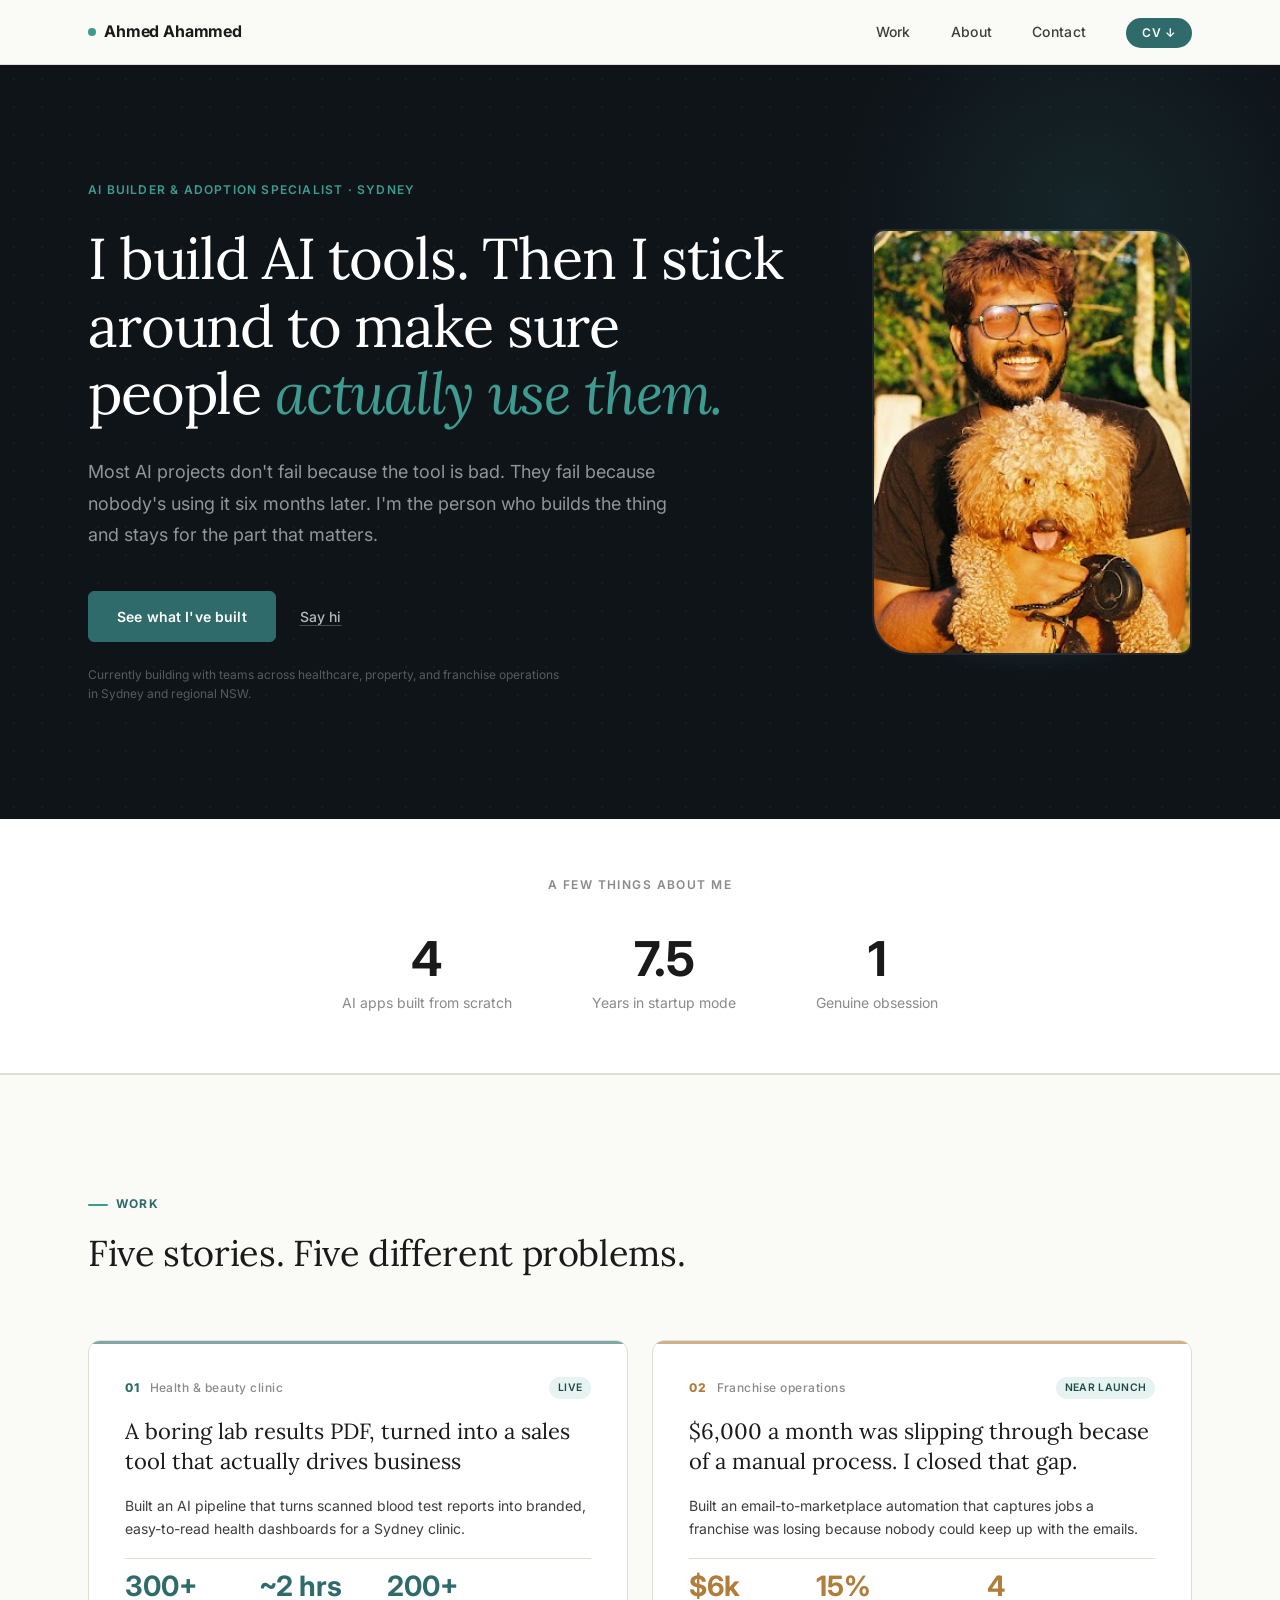
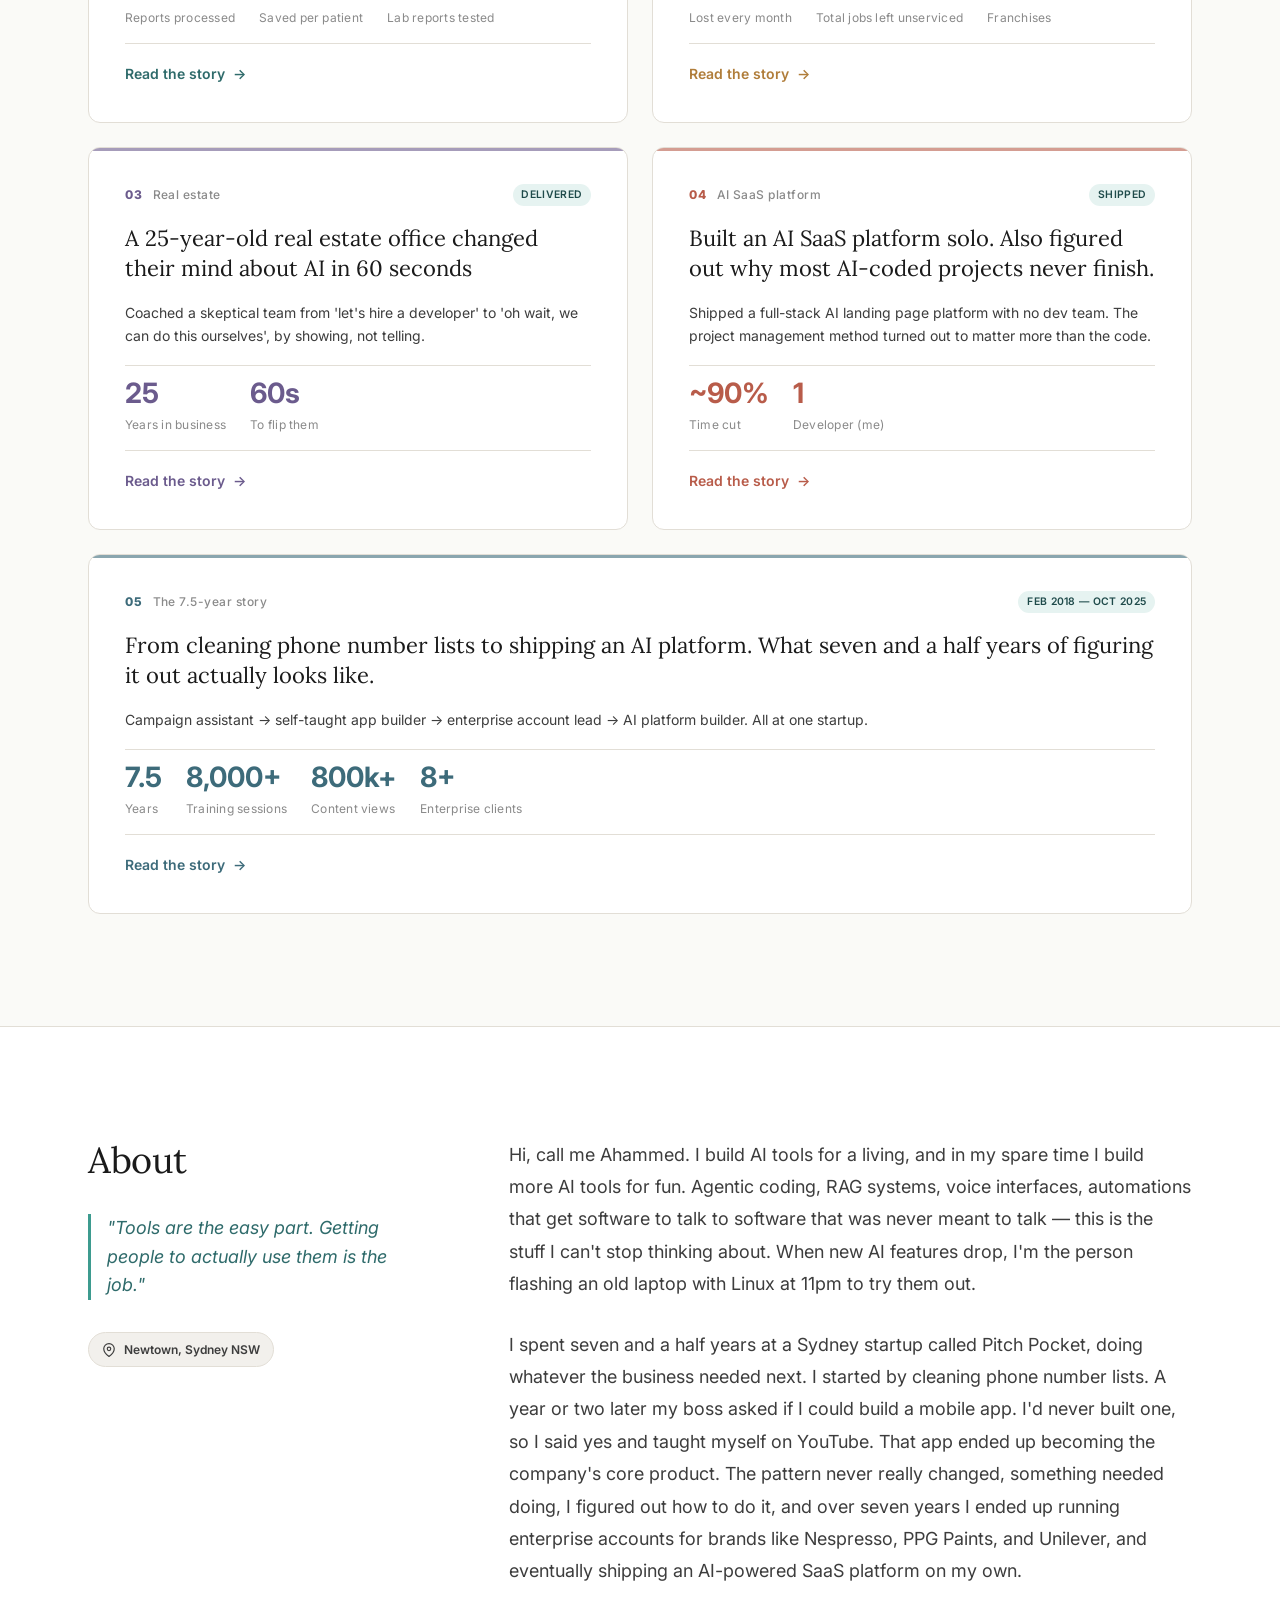
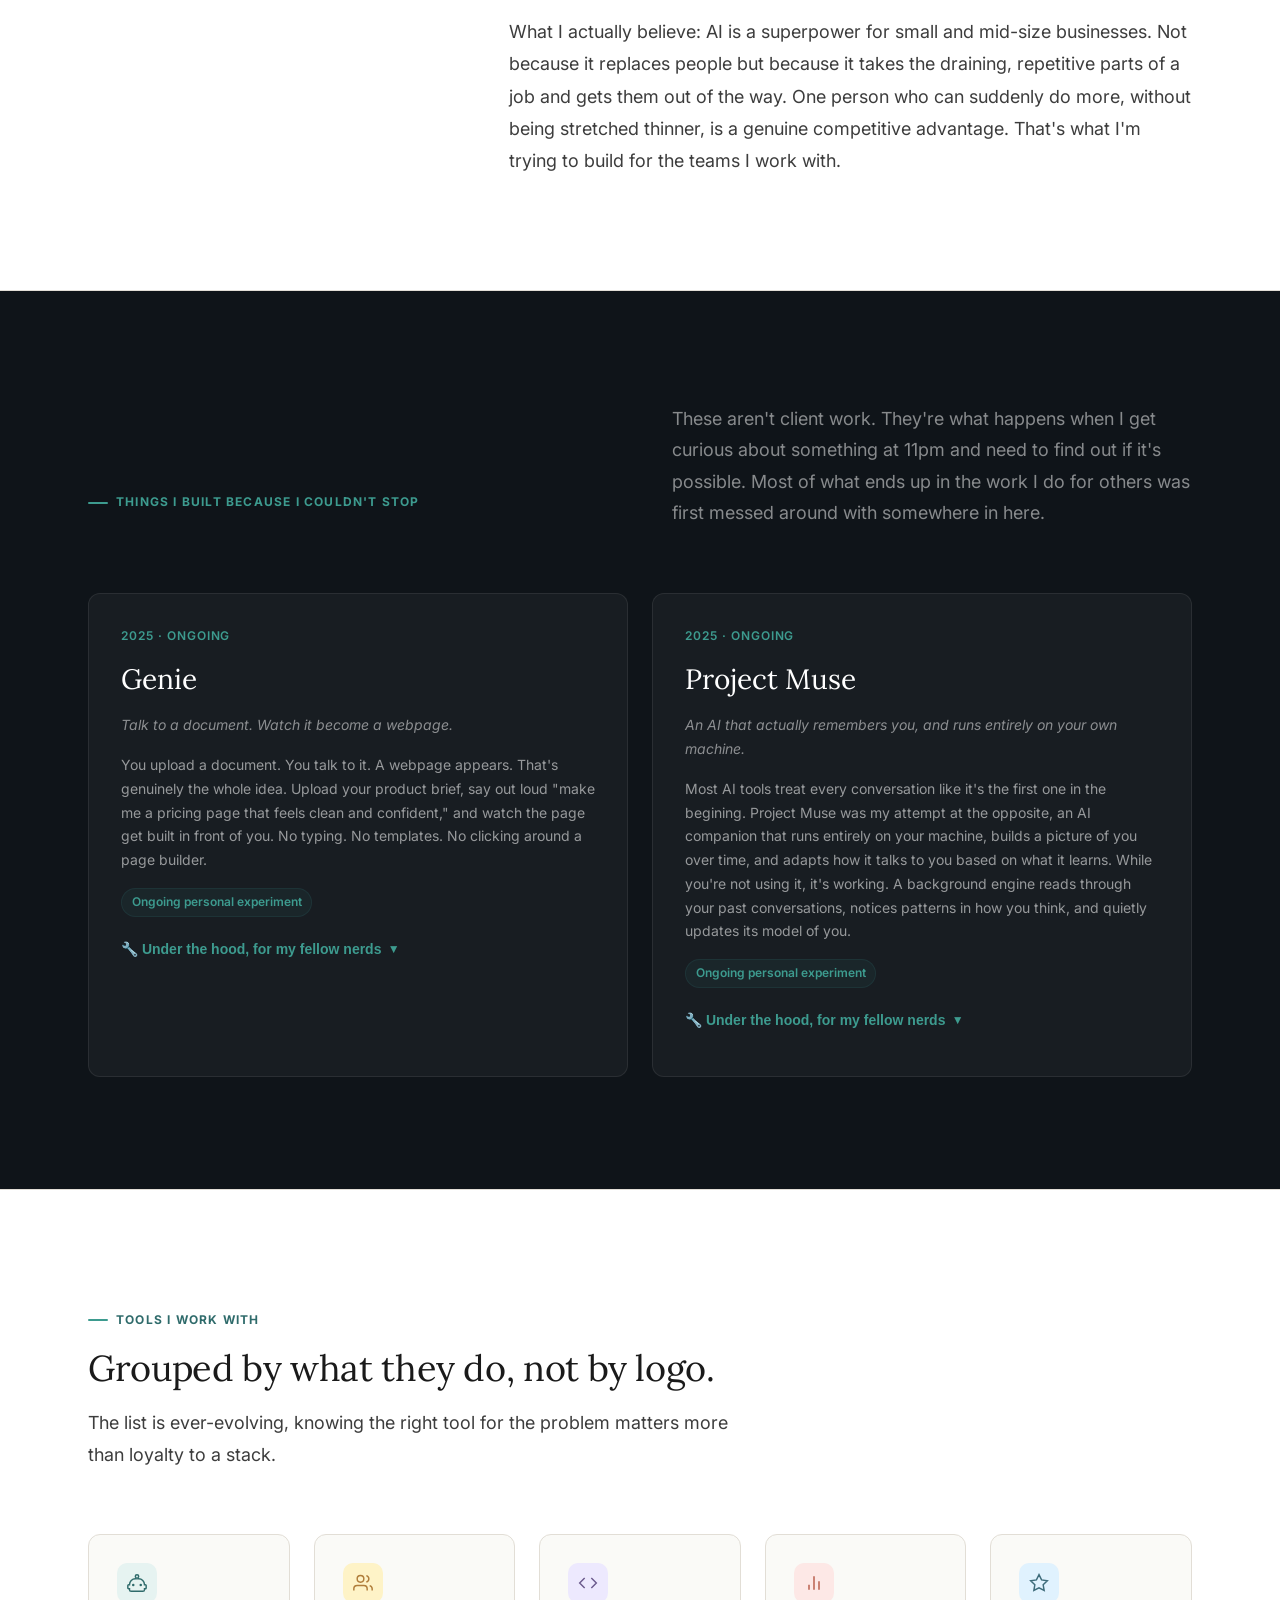
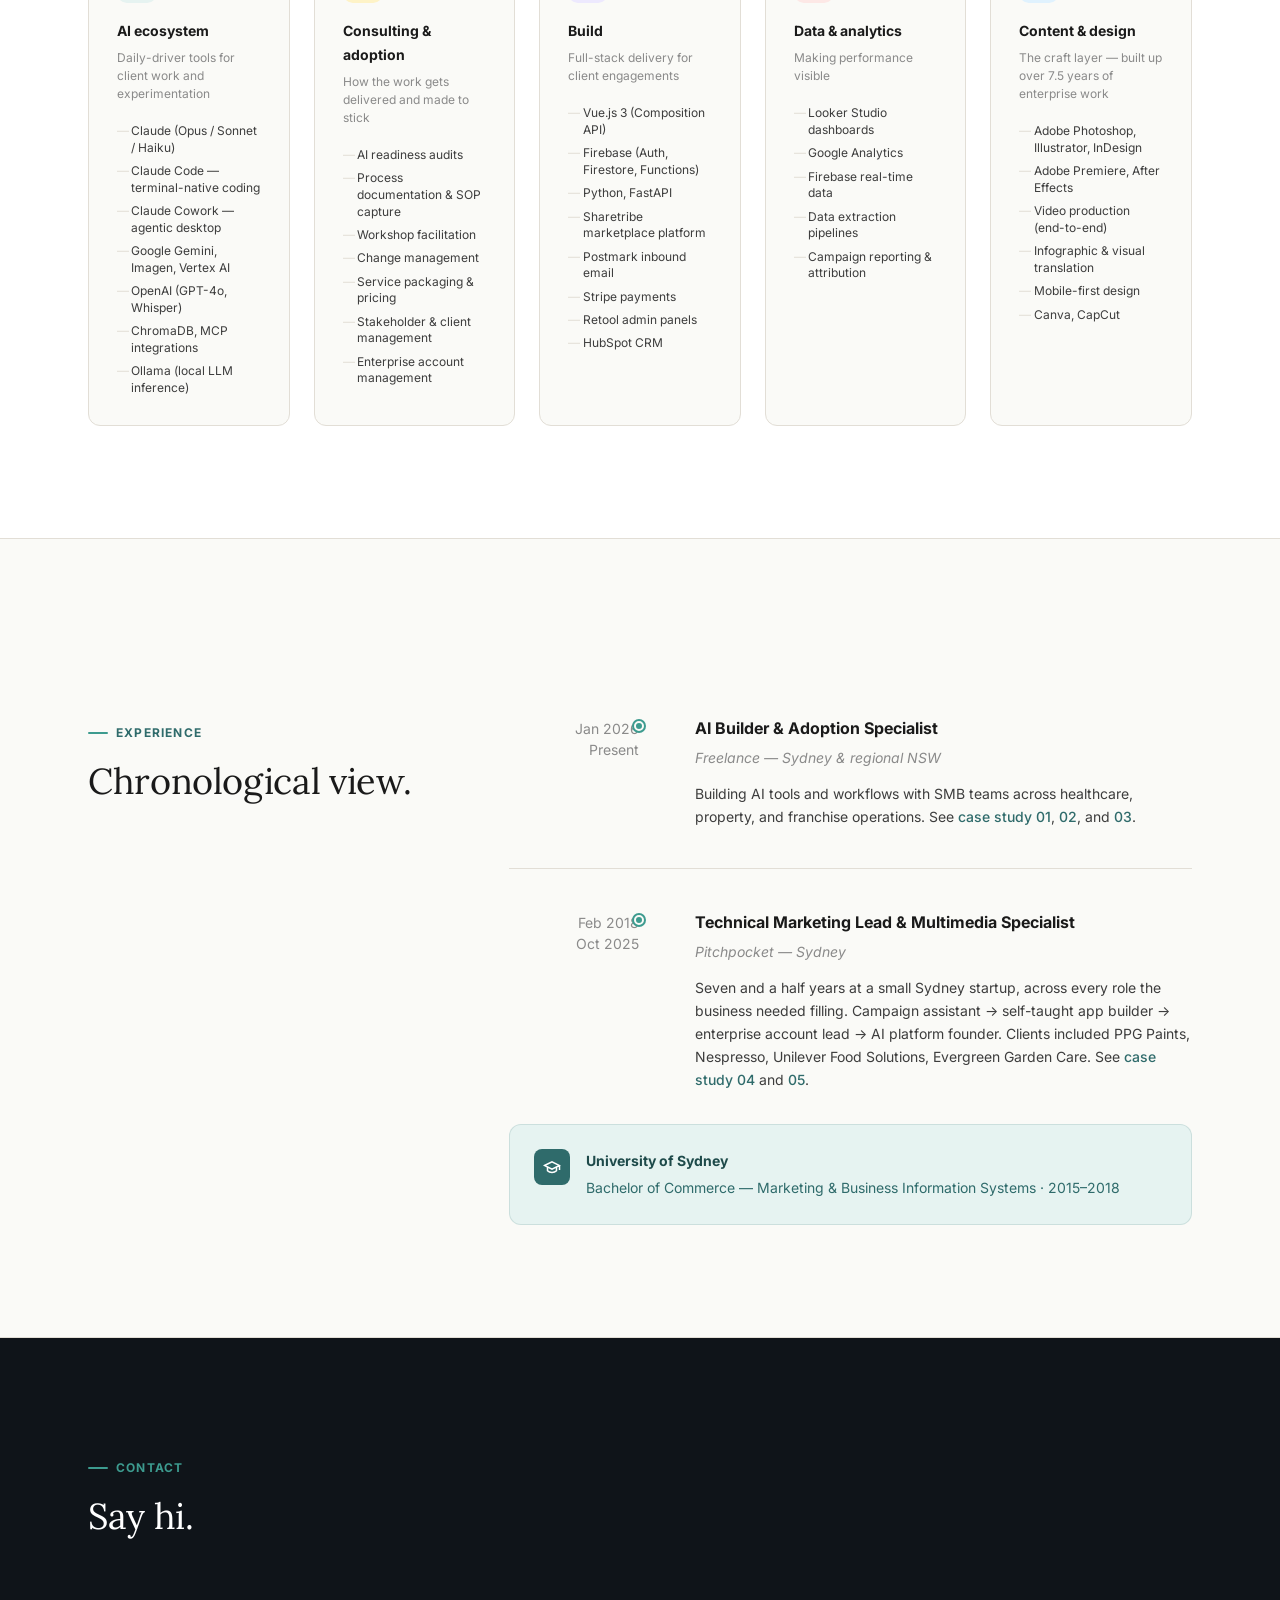
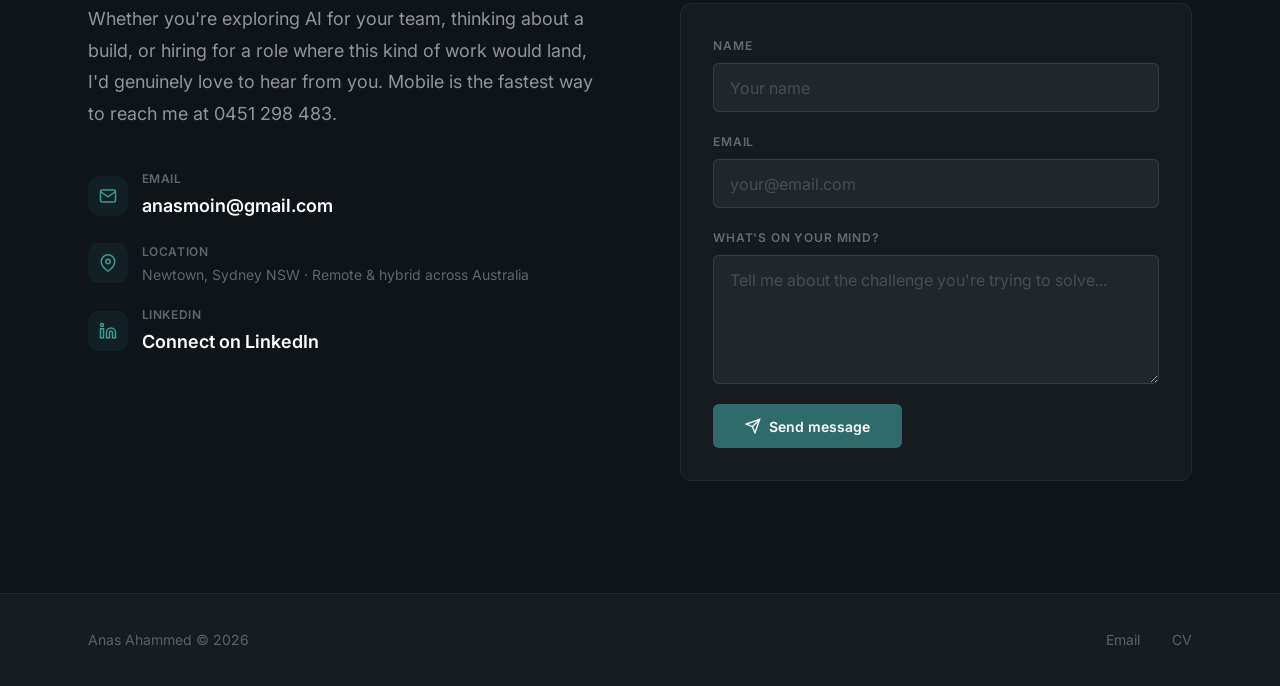
==== commit d415b949: "refactor: update personal branding to Anas Ahammed and refine case study copy across portfolio pages" ====
--- a/index.html
+++ b/index.html
@@ -86,11 +86,6 @@
                     <span class="fact-item__label">Genuine obsession</span>
                     <span class="fact-item__tooltip">Making AI work for real people, not demos</span>
                 </div>
-                <div class="fact-item reveal reveal--delay-3">
-                    <span class="fact-item__value">∞</span>
-                    <span class="fact-item__label">YouTube tutorials watched</span>
-                    <span class="fact-item__tooltip">Yes, including the one that taught me to build an Android app</span>
-                </div>
             </div>
         </div>
 
@@ -113,7 +108,7 @@
                             <span class="case-card__status">Live</span>
                         </div>
                         <h3 class="case-card__headline">
-                            A boring medical PDF, turned into a sales tool that actually drives business
+                            A boring lab results PDF, turned into a sales tool that actually drives business
                         </h3>
                         <p class="case-card__summary">
                             Built an AI pipeline that turns scanned blood test reports into branded, easy-to-read health dashboards for a Sydney clinic.
@@ -143,10 +138,10 @@
                             <span class="case-card__status">Near launch</span>
                         </div>
                         <h3 class="case-card__headline">
-                            $6,000 a month was slipping through a two-hour window. We closed the window.
+                            $6,000 a month was slipping through becase of a manual process. I closed that gap.
                         </h3>
                         <p class="case-card__summary">
-                            Built an email-to-marketplace automation that captures jobs a franchise was losing because nobody could forward an email fast enough.
+                            Built an email-to-marketplace automation that captures jobs a franchise was losing because nobody could keep up with the emails.
                         </p>
                         <div class="case-card__facts">
                             <div class="case-fact">
@@ -155,7 +150,7 @@
                             </div>
                             <div class="case-fact">
                                 <span class="case-fact__value">15%</span>
-                                <span class="case-fact__label">Jobs disappearing</span>
+                                <span class="case-fact__label">Total jobs left unserviced</span>
                             </div>
                             <div class="case-fact">
                                 <span class="case-fact__value">4</span>
@@ -176,7 +171,7 @@
                             A 25-year-old real estate office changed their mind about AI in 60 seconds
                         </h3>
                         <p class="case-card__summary">
-                            Coached a skeptical team from 'let's hire a developer' to 'oh wait, we can do this ourselves' — by showing, not telling.
+                            Coached a skeptical team from 'let's hire a developer' to 'oh wait, we can do this ourselves', by showing, not telling.
                         </p>
                         <div class="case-card__facts">
                             <div class="case-fact">
@@ -186,10 +181,6 @@
                             <div class="case-fact">
                                 <span class="case-fact__value">60s</span>
                                 <span class="case-fact__label">To flip them</span>
-                            </div>
-                            <div class="case-fact">
-                                <span class="case-fact__value">$0</span>
-                                <span class="case-fact__label">Dev tools spend</span>
                             </div>
                         </div>
                         <span class="case-card__cta">Read the story <span class="case-card__arrow">→</span></span>
@@ -216,11 +207,7 @@
                             <div class="case-fact">
                                 <span class="case-fact__value">1</span>
                                 <span class="case-fact__label">Developer (me)</span>
-                            </div>
-                            <div class="case-fact">
-                                <span class="case-fact__value">0</span>
-                                <span class="case-fact__label">Times it stalled</span>
-                            </div>
+                            </div>  
                         </div>
                         <span class="case-card__cta">Read the story <span class="case-card__arrow">→</span></span>
                     </a>
@@ -236,7 +223,7 @@
                             From cleaning phone number lists to shipping an AI platform. What seven and a half years of figuring it out actually looks like.
                         </h3>
                         <p class="case-card__summary">
-                            Campaign assistant → self-taught app builder → enterprise account lead → AI platform founder. All at one small startup.
+                            Campaign assistant → self-taught app builder → enterprise account lead → AI platform builder. All at one startup.
                         </p>
                         <div class="case-card__facts">
                             <div class="case-fact">
@@ -248,12 +235,12 @@
                                 <span class="case-fact__label">Training sessions</span>
                             </div>
                             <div class="case-fact">
-                                <span class="case-fact__value">500k+</span>
+                                <span class="case-fact__value">800k+</span>
                                 <span class="case-fact__label">Content views</span>
                             </div>
                             <div class="case-fact">
-                                <span class="case-fact__value">6+</span>
-                                <span class="case-fact__label">Enterprise brands</span>
+                                <span class="case-fact__value">8+</span>
+                                <span class="case-fact__label">Enterprise clients</span>
                             </div>
                         </div>
                         <span class="case-card__cta">Read the story <span class="case-card__arrow">→</span></span>
@@ -280,13 +267,13 @@
                     </div>
                     <div class="about-body">
                         <p class="reveal">
-                            Hi, call me Ahmed. I build AI tools for a living, and in my spare time I build more AI tools for fun. Agentic coding, RAG systems, voice interfaces, automations that get software to talk to software that was never meant to talk — this is the stuff I can't stop thinking about. When new AI features drop, I'm the person flashing an old laptop with Linux at 11pm to try them out.
+                            Hi, call me Ahammed. I build AI tools for a living, and in my spare time I build more AI tools for fun. Agentic coding, RAG systems, voice interfaces, automations that get software to talk to software that was never meant to talk — this is the stuff I can't stop thinking about. When new AI features drop, I'm the person flashing an old laptop with Linux at 11pm to try them out.
                         </p>
                         <p class="reveal reveal--delay-1">
-                            I spent seven and a half years at a small Sydney startup called Pitchpocket, doing whatever the business needed next. I started by cleaning phone number lists. A year or two later my boss asked if I could build a mobile app. I'd never built one, so I said yes and taught myself on YouTube. That app ended up becoming the company's core product. The pattern never really changed — something needed doing, I figured out how to do it, and over seven years I ended up running enterprise accounts for brands like Nespresso, PPG Paints, and Unilever, and eventually shipping an AI-powered SaaS platform on my own.
+                            I spent seven and a half years at a Sydney startup called Pitch Pocket, doing whatever the business needed next. I started by cleaning phone number lists. A year or two later my boss asked if I could build a mobile app. I'd never built one, so I said yes and taught myself on YouTube. That app ended up becoming the company's core product. The pattern never really changed, something needed doing, I figured out how to do it, and over seven years I ended up running enterprise accounts for brands like Nespresso, PPG Paints, and Unilever, and eventually shipping an AI-powered SaaS platform on my own.
                         </p>
                         <p class="reveal reveal--delay-2">
-                            What I actually believe: AI is a superpower for small and mid-size businesses. Not because it replaces people — because it takes the draining, repetitive parts of a job and gets them out of the way. One person who can suddenly do more, without being stretched thinner, is a genuine competitive advantage. That's what I'm trying to build for the teams I work with.
+                            What I actually believe: AI is a superpower for small and mid-size businesses. Not because it replaces people but because it takes the draining, repetitive parts of a job and gets them out of the way. One person who can suddenly do more, without being stretched thinner, is a genuine competitive advantage. That's what I'm trying to build for the teams I work with.
                         </p>
                     </div>
                 </div>
@@ -352,7 +339,7 @@
                         <h3 class="project-card__title">Project Muse</h3>
                         <p class="project-card__subtitle">An AI that actually remembers you, and runs entirely on your own machine.</p>
                         <p class="project-card__summary">
-                            Most AI tools treat every conversation like it's the first one. Project Muse is my attempt at the opposite — an AI companion that runs entirely on your machine, builds a picture of you over time, and adapts how it talks to you based on what it learns. While you're not using it, it's working. A background engine reads through your past conversations, notices patterns in how you think, and quietly updates its model of you.
+                            Most AI tools treat every conversation like it's the first one in the begining. Project Muse was my attempt at the opposite, an AI companion that runs entirely on your machine, builds a picture of you over time, and adapts how it talks to you based on what it learns. While you're not using it, it's working. A background engine reads through your past conversations, notices patterns in how you think, and quietly updates its model of you.
                         </p>
                         <span class="project-card__status">Ongoing personal experiment</span>
                         <button class="project-card__expand-btn" aria-expanded="false" aria-controls="muse-detail">
@@ -394,7 +381,7 @@
             <div class="container">
                 <p class="section-label reveal">Tools I work with</p>
                 <h2 class="section-heading reveal reveal--delay-1">Grouped by what they do, not by logo.</h2>
-                <p class="section-intro reveal reveal--delay-2">The list is ever-evolving — knowing the right tool for the problem matters more than loyalty to a stack.</p>
+                <p class="section-intro reveal reveal--delay-2">The list is ever-evolving, knowing the right tool for the problem matters more than loyalty to a stack.</p>
 
                 <div class="cap-grid">
 
@@ -572,7 +559,7 @@
                 <div class="contact-grid">
                     <div class="reveal reveal--delay-1">
                         <p class="contact-left__intro">
-                            Whether you're exploring AI for your team, thinking about a build, or hiring for a role where this kind of work would land — I'd genuinely love to hear from you. Email's the fastest way.
+                            Whether you're exploring AI for your team, thinking about a build, or hiring for a role where this kind of work would land, I'd genuinely love to hear from you. Mobile is the fastest way to reach me at 0451 298 483. 
                         </p>
 
                         <div class="contact-detail">
@@ -646,7 +633,7 @@
 
     <footer class="site-footer">
         <div class="footer-inner">
-            <span class="footer-name">Ahmed Ahammed © 2026</span>
+            <span class="footer-name">Anas Ahammed © 2026</span>
             <ul class="footer-links">
                 <li><a href="mailto:anasmoin@gmail.com">Email</a></li>
                 <li><a href="cv.html">CV</a></li>
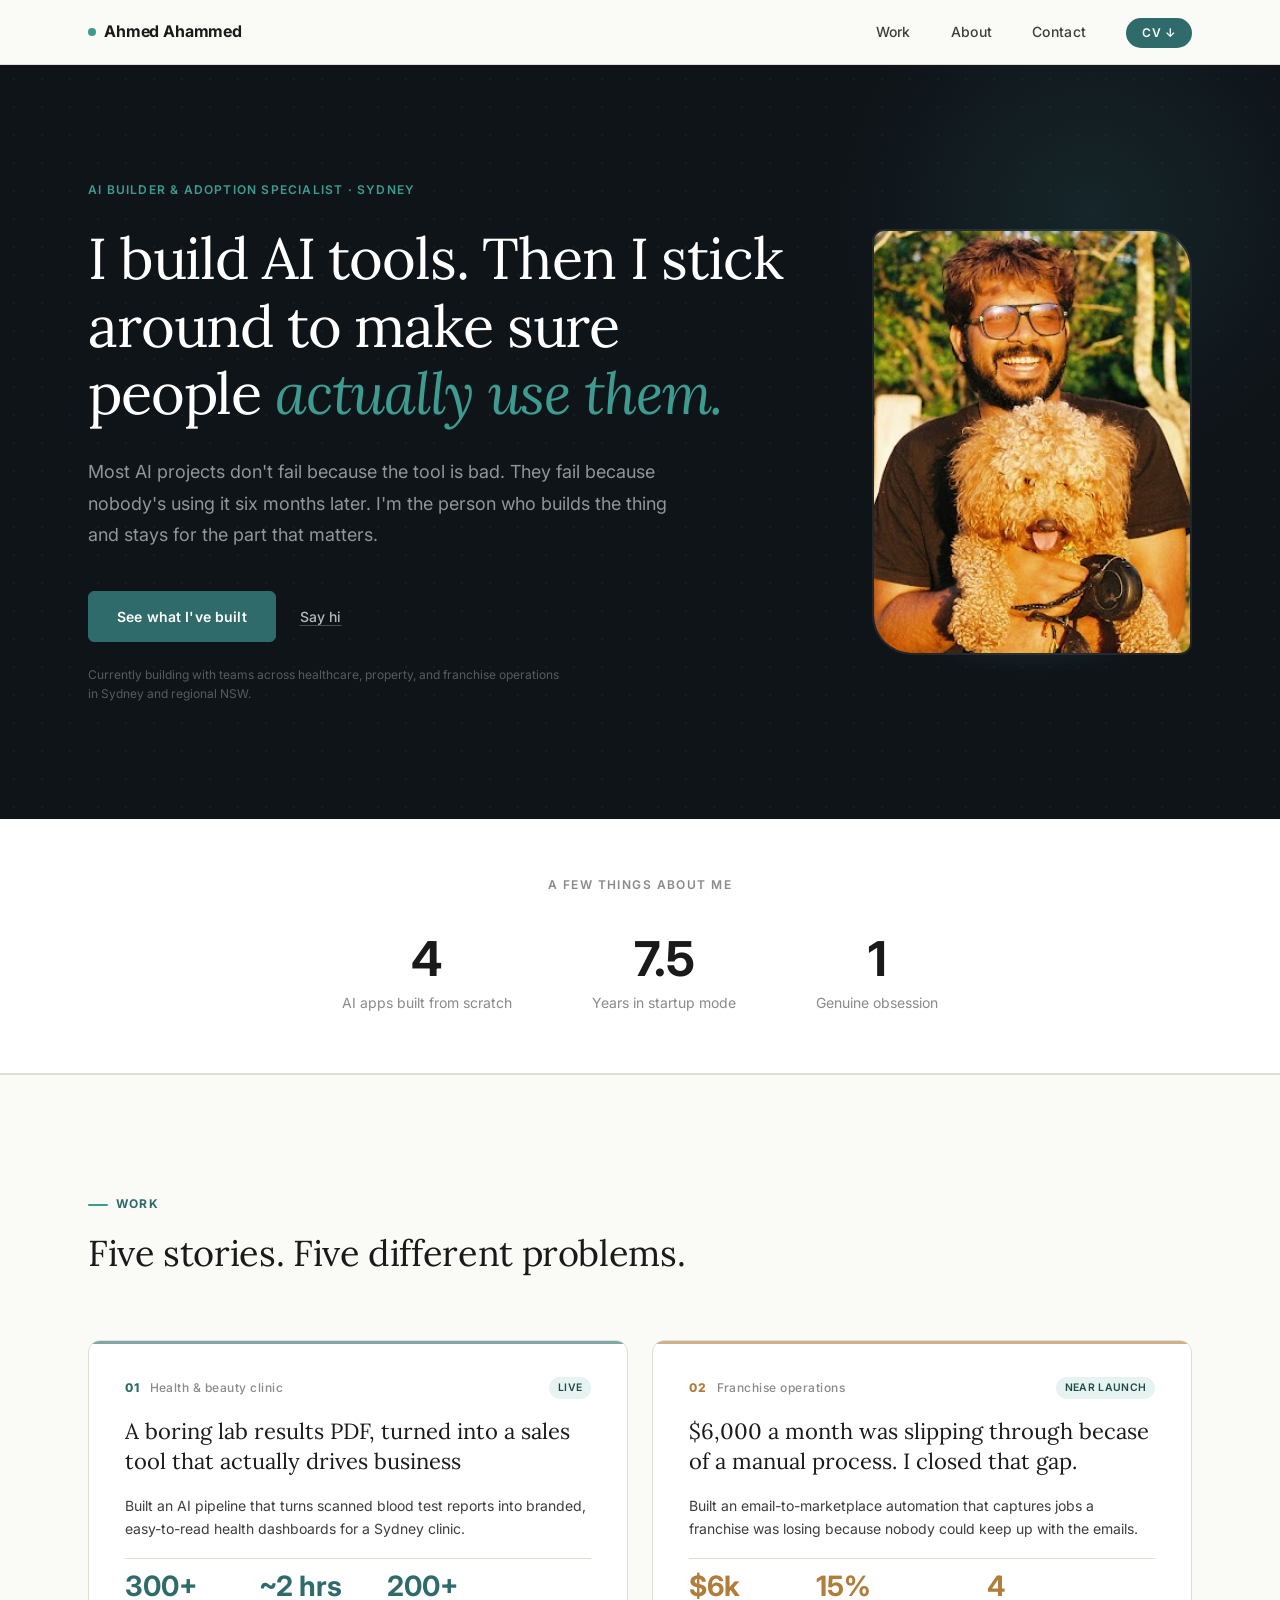
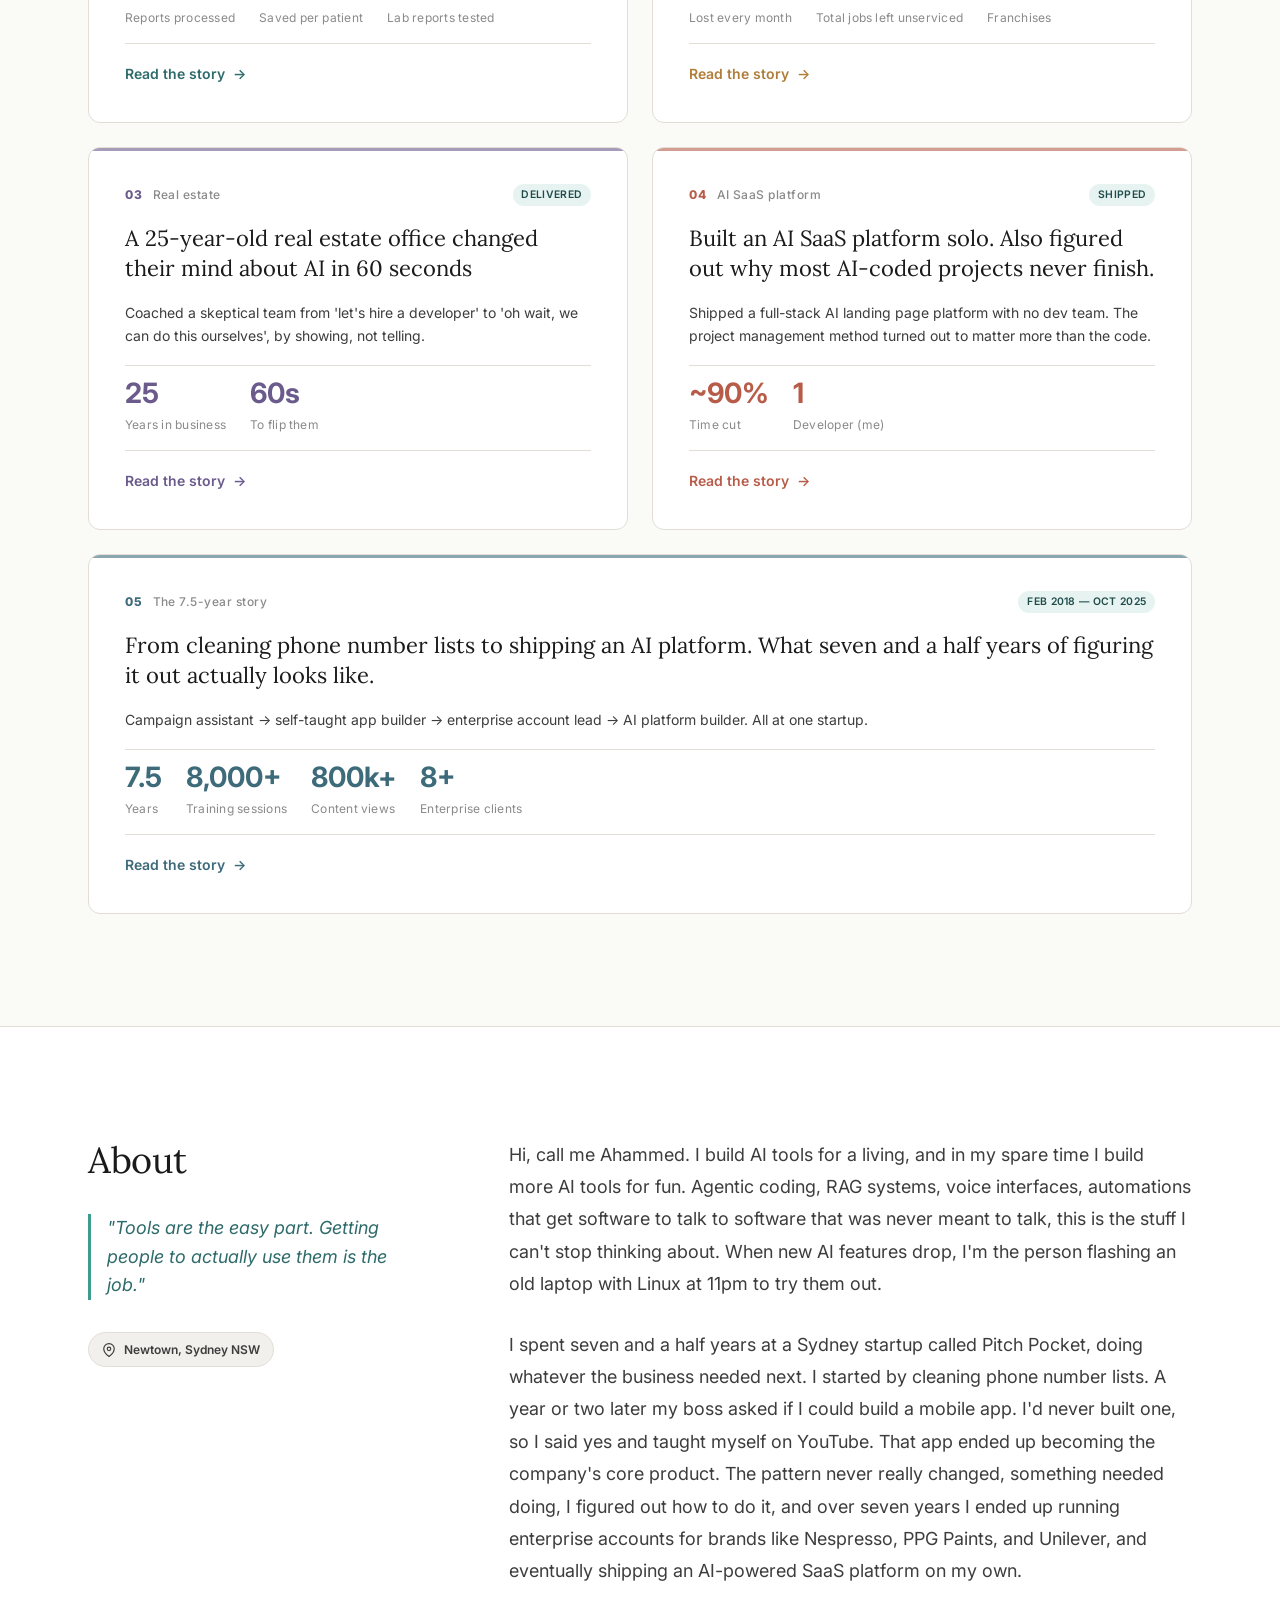
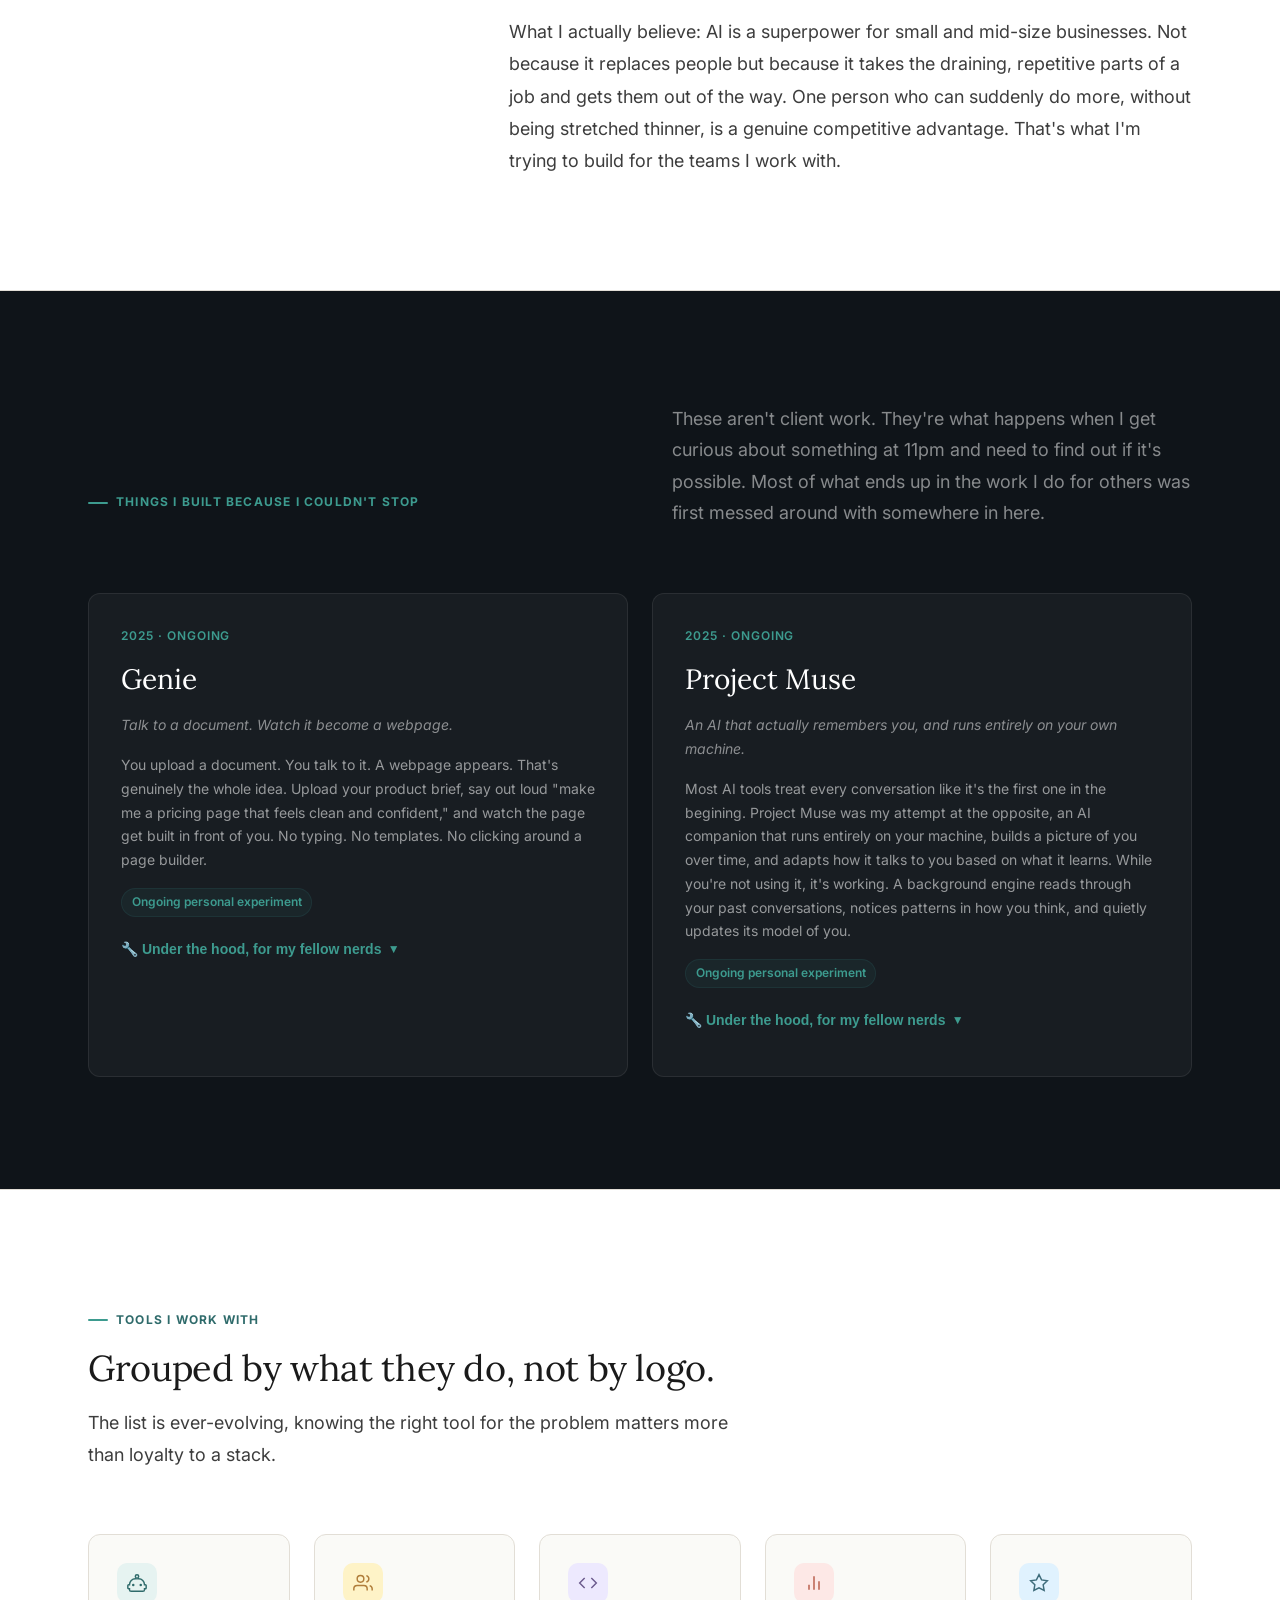
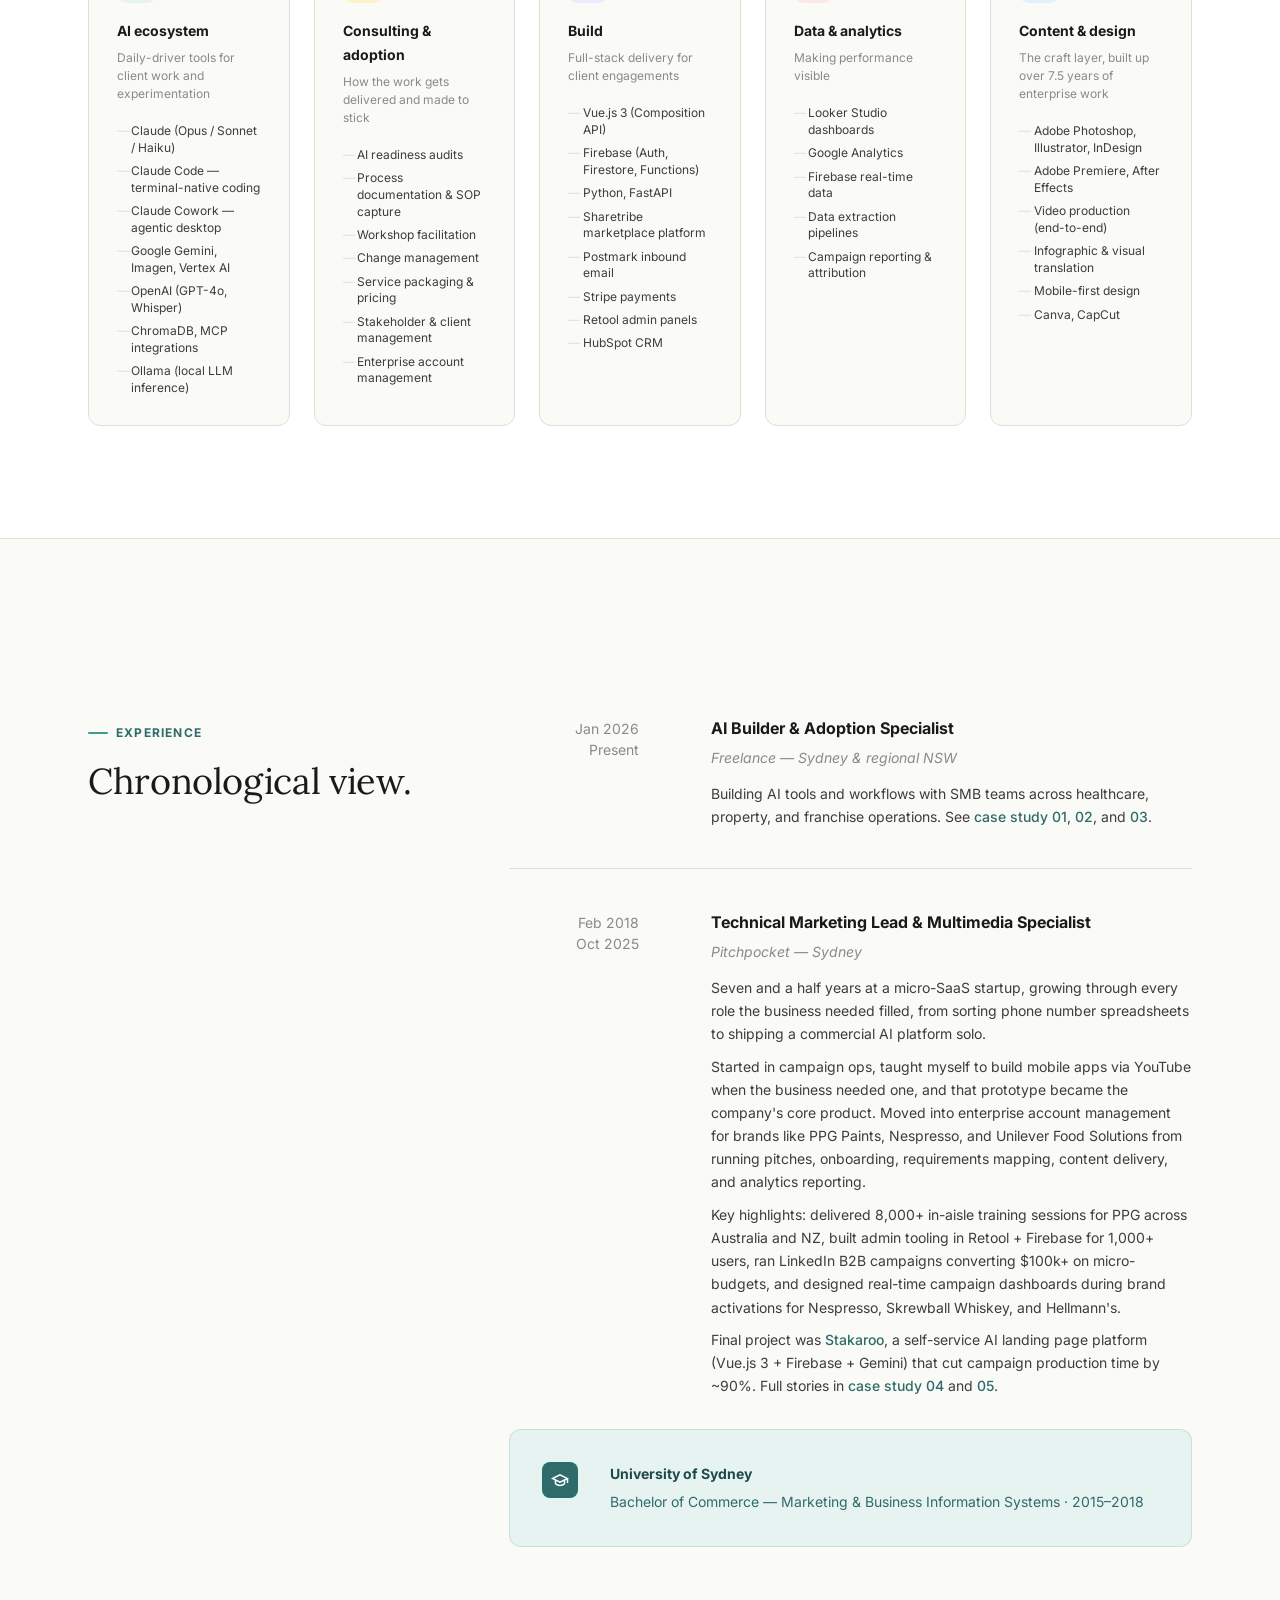
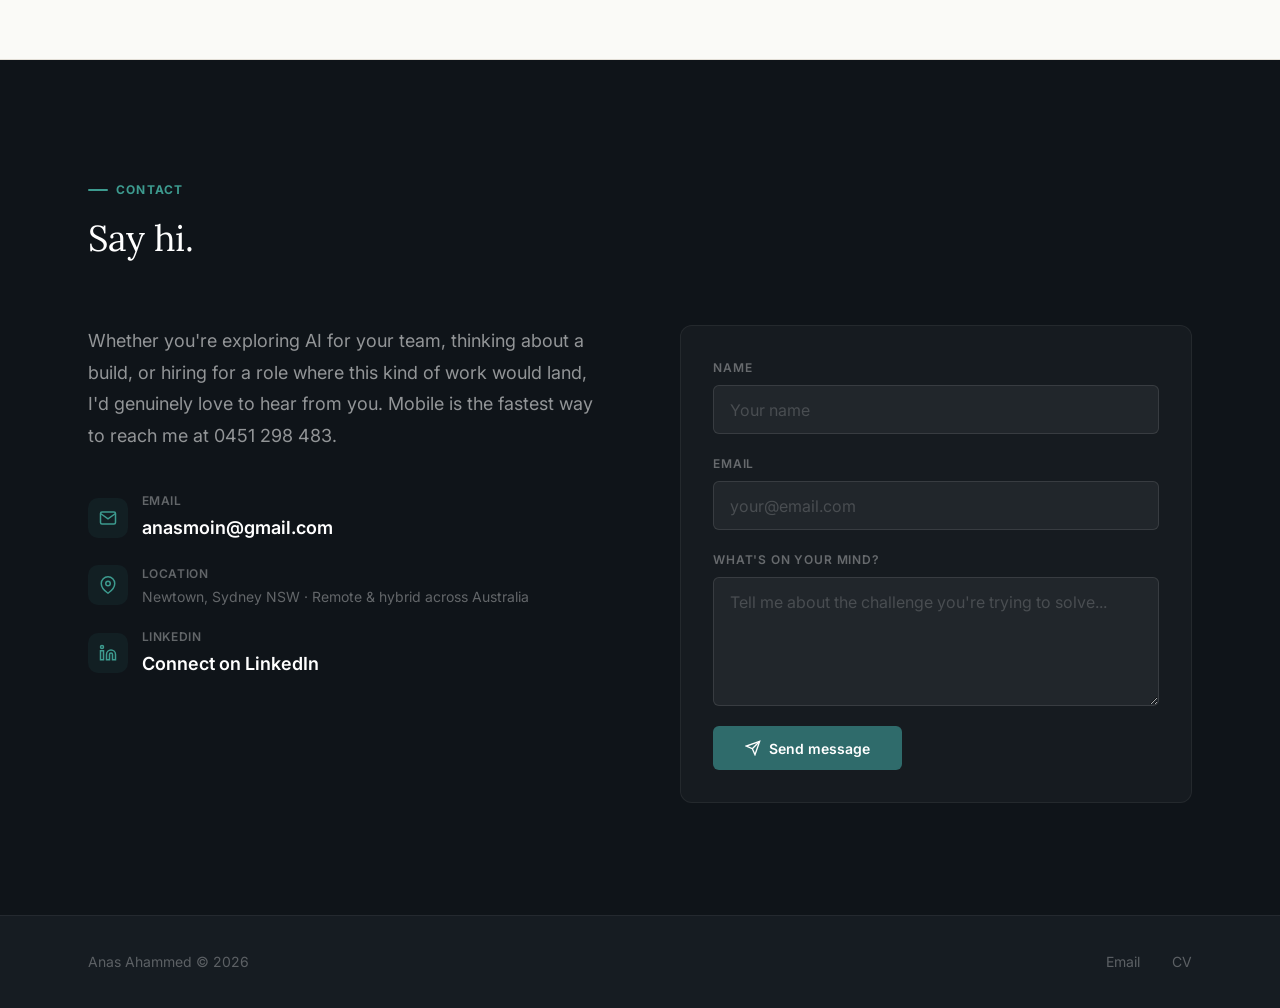
==== commit eb1dd163: "refactor: update professional experience section with expanded details and adjust layout styling" ====
--- a/index.html
+++ b/index.html
@@ -267,7 +267,7 @@
                     </div>
                     <div class="about-body">
                         <p class="reveal">
-                            Hi, call me Ahammed. I build AI tools for a living, and in my spare time I build more AI tools for fun. Agentic coding, RAG systems, voice interfaces, automations that get software to talk to software that was never meant to talk — this is the stuff I can't stop thinking about. When new AI features drop, I'm the person flashing an old laptop with Linux at 11pm to try them out.
+                            Hi, call me Ahammed. I build AI tools for a living, and in my spare time I build more AI tools for fun. Agentic coding, RAG systems, voice interfaces, automations that get software to talk to software that was never meant to talk, this is the stuff I can't stop thinking about. When new AI features drop, I'm the person flashing an old laptop with Linux at 11pm to try them out.
                         </p>
                         <p class="reveal reveal--delay-1">
                             I spent seven and a half years at a Sydney startup called Pitch Pocket, doing whatever the business needed next. I started by cleaning phone number lists. A year or two later my boss asked if I could build a mobile app. I'd never built one, so I said yes and taught myself on YouTube. That app ended up becoming the company's core product. The pattern never really changed, something needed doing, I figured out how to do it, and over seven years I ended up running enterprise accounts for brands like Nespresso, PPG Paints, and Unilever, and eventually shipping an AI-powered SaaS platform on my own.
@@ -349,7 +349,7 @@
                             <div class="project-card__detail-inner">
                                 <div>
                                     <p>Core architecture is an asynchronous AgentCoordinator that routes user input to specialised domain agents (Psychology, Philosophy, Literature, Cinema). The coordinator decides whether a single-agent or synthesised multi-agent response better fits the context.</p>
-                                    <p>The real novelty is the RuminationEngine — a background process that runs during downtime, analyses queued interactions, extracts emotional indicators and topic preferences, and updates a persistent psyche profile modelled on the Big Five (OCEAN).</p>
+                                    <p>The real novelty is the RuminationEngine, a background process that runs during downtime, analyses queued interactions, extracts emotional indicators and topic preferences, and updates a persistent psyche profile modelled on the Big Five (OCEAN).</p>
                                     <p>Everything runs 100% locally. Ollama for LLM inference (Qwen models), ChromaDB for vector memory. Zero data leaves the machine. A RAG system grounds the AI's identity by pulling from curated literary texts (Oscar Wilde-inspired, because why not). And a Three.js/WebGL frontend visualises agent activity in real-time 3D.</p>
                                     <table class="tech-table">
                                         <tr><td>Core</td><td>Python, asyncio</td></tr>
@@ -475,7 +475,7 @@
                             </svg>
                         </div>
                         <p class="cap-card__name">Content & design</p>
-                        <p class="cap-card__desc">The craft layer — built up over 7.5 years of enterprise work</p>
+                        <p class="cap-card__desc">The craft layer, built up over 7.5 years of enterprise work</p>
                         <ul class="cap-card__tools">
                             <li>Adobe Photoshop, Illustrator, InDesign</li>
                             <li>Adobe Premiere, After Effects</li>
@@ -524,7 +524,10 @@
                                 <div class="exp-content">
                                     <p class="exp-role">Technical Marketing Lead & Multimedia Specialist</p>
                                     <p class="exp-org">Pitchpocket — Sydney</p>
-                                    <p class="exp-summary">Seven and a half years at a small Sydney startup, across every role the business needed filling. Campaign assistant → self-taught app builder → enterprise account lead → AI platform founder. Clients included PPG Paints, Nespresso, Unilever Food Solutions, Evergreen Garden Care. See <a href="case/stakaroo.html">case study 04</a> and <a href="case/pitchpocket.html">05</a>.</p>
+                                    <p class="exp-summary">Seven and a half years at a micro-SaaS startup, growing through every role the business needed filled, from sorting phone number spreadsheets to shipping a commercial AI platform solo.</p>
+                                    <p class="exp-summary" style="margin-top: 0.6rem;">Started in campaign ops, taught myself to build mobile apps via YouTube when the business needed one, and that prototype became the company's core product. Moved into enterprise account management for brands like PPG Paints, Nespresso, and Unilever Food Solutions from running pitches, onboarding, requirements mapping, content delivery, and analytics reporting.</p>
+                                    <p class="exp-summary" style="margin-top: 0.6rem;">Key highlights: delivered 8,000+ in-aisle training sessions for PPG across Australia and NZ, built admin tooling in Retool + Firebase for 1,000+ users, ran LinkedIn B2B campaigns converting $100k+ on micro-budgets, and designed real-time campaign dashboards during brand activations for Nespresso, Skrewball Whiskey, and Hellmann's.</p>
+                                    <p class="exp-summary" style="margin-top: 0.6rem;">Final project was <a href="case/stakaroo.html">Stakaroo</a>, a self-service AI landing page platform (Vue.js 3 + Firebase + Gemini) that cut campaign production time by ~90%. Full stories in <a href="case/stakaroo.html">case study 04</a> and <a href="case/pitchpocket.html">05</a>.</p>
                                 </div>
                             </div>
 
--- a/style.css
+++ b/style.css
@@ -1038,17 +1038,7 @@
 }
 
 .exp-entry::before {
-    content: '';
-    position: absolute;
-    left: 130px;
-    top: 6px;
-    width: 10px;
-    height: 10px;
-    border-radius: 50%;
-    background: var(--accent-mid);
-    border: 2px solid var(--surface);
-    box-shadow: 0 0 0 2px var(--accent-mid);
-    transform: translateX(-50%);
+    display: none;
 }
 
 .exp-dates {
@@ -1059,7 +1049,7 @@
     text-align: right;
 }
 
-.exp-content { padding-left: 1.5rem; }
+.exp-content { padding-left: 2.5rem; }
 
 .exp-role {
     font-size: var(--text-base);
@@ -1087,10 +1077,10 @@
     background: var(--accent-light);
     border: 1px solid rgba(47, 107, 107, 0.15);
     border-radius: var(--radius-lg);
-    padding: 1.5rem;
+    padding: 2rem;
     margin-top: 2rem;
     display: flex;
-    gap: 1rem;
+    gap: 2rem;
     align-items: start;
 }
 
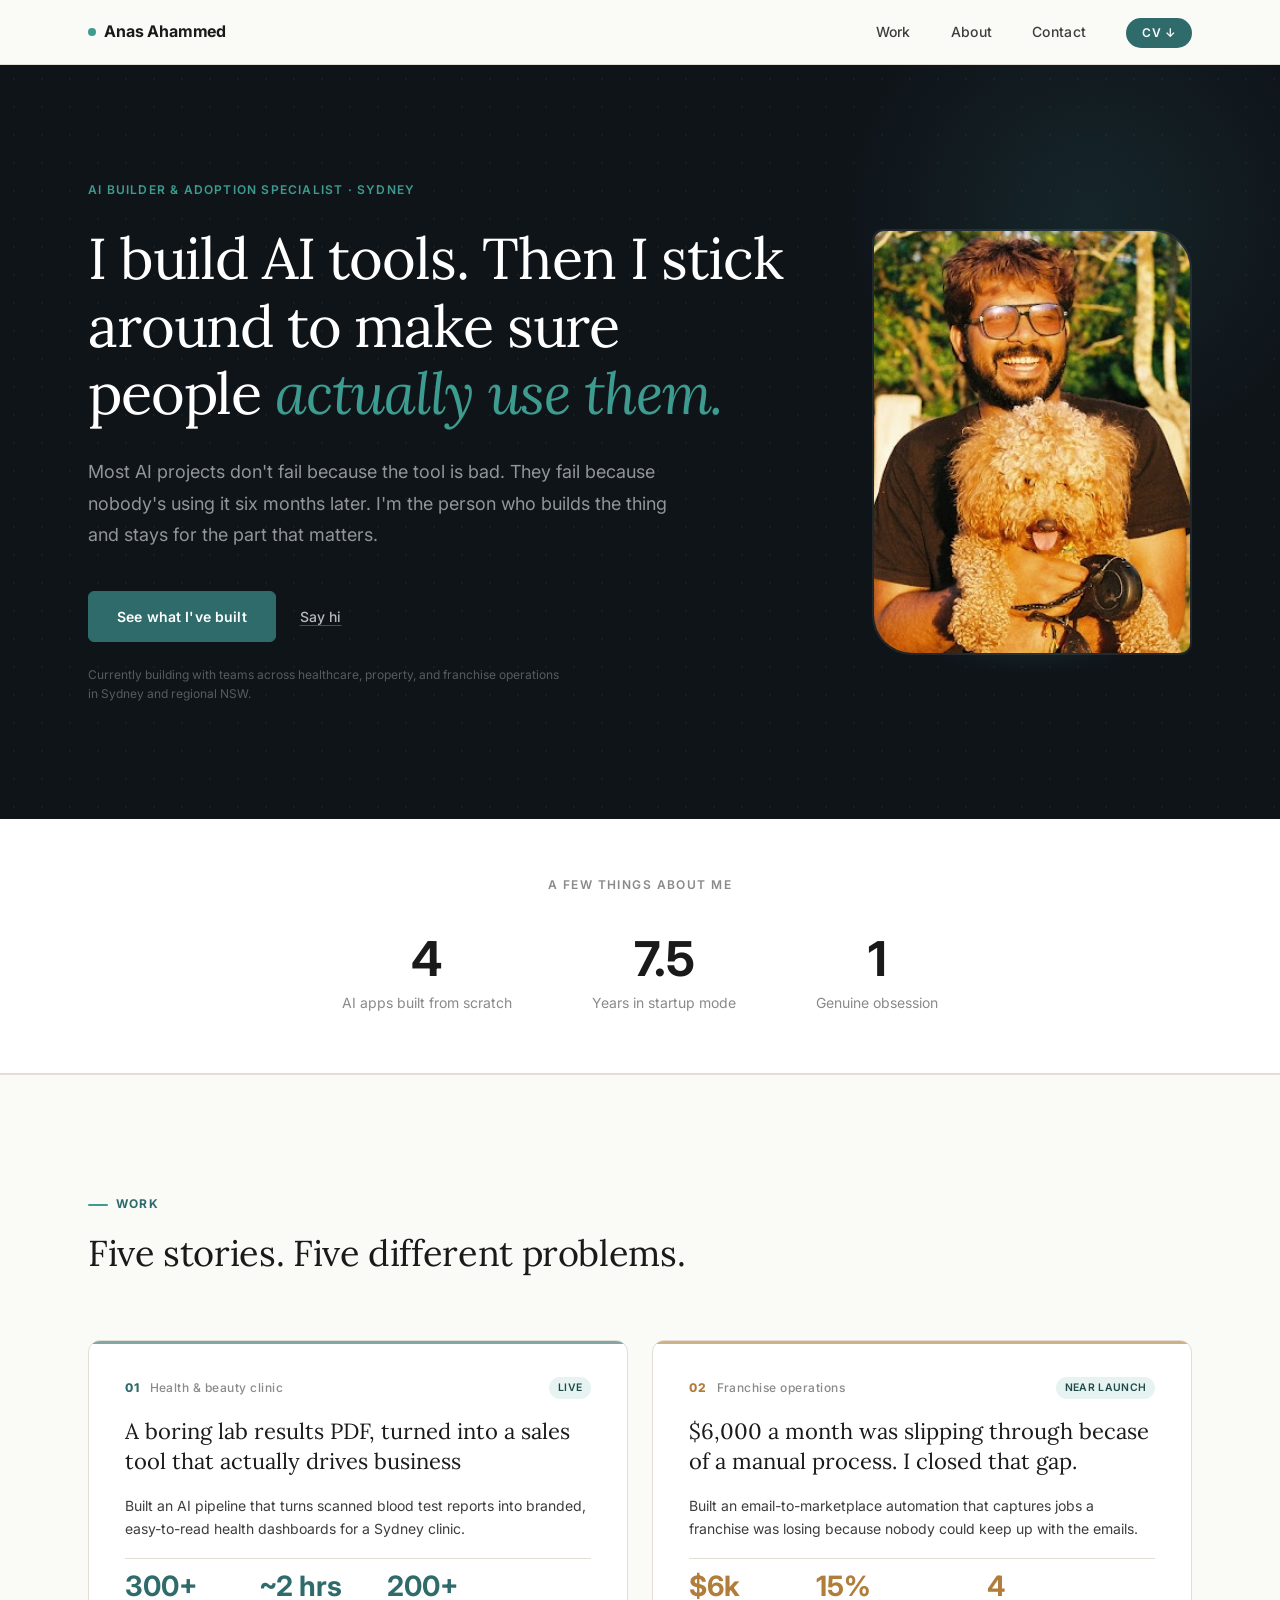
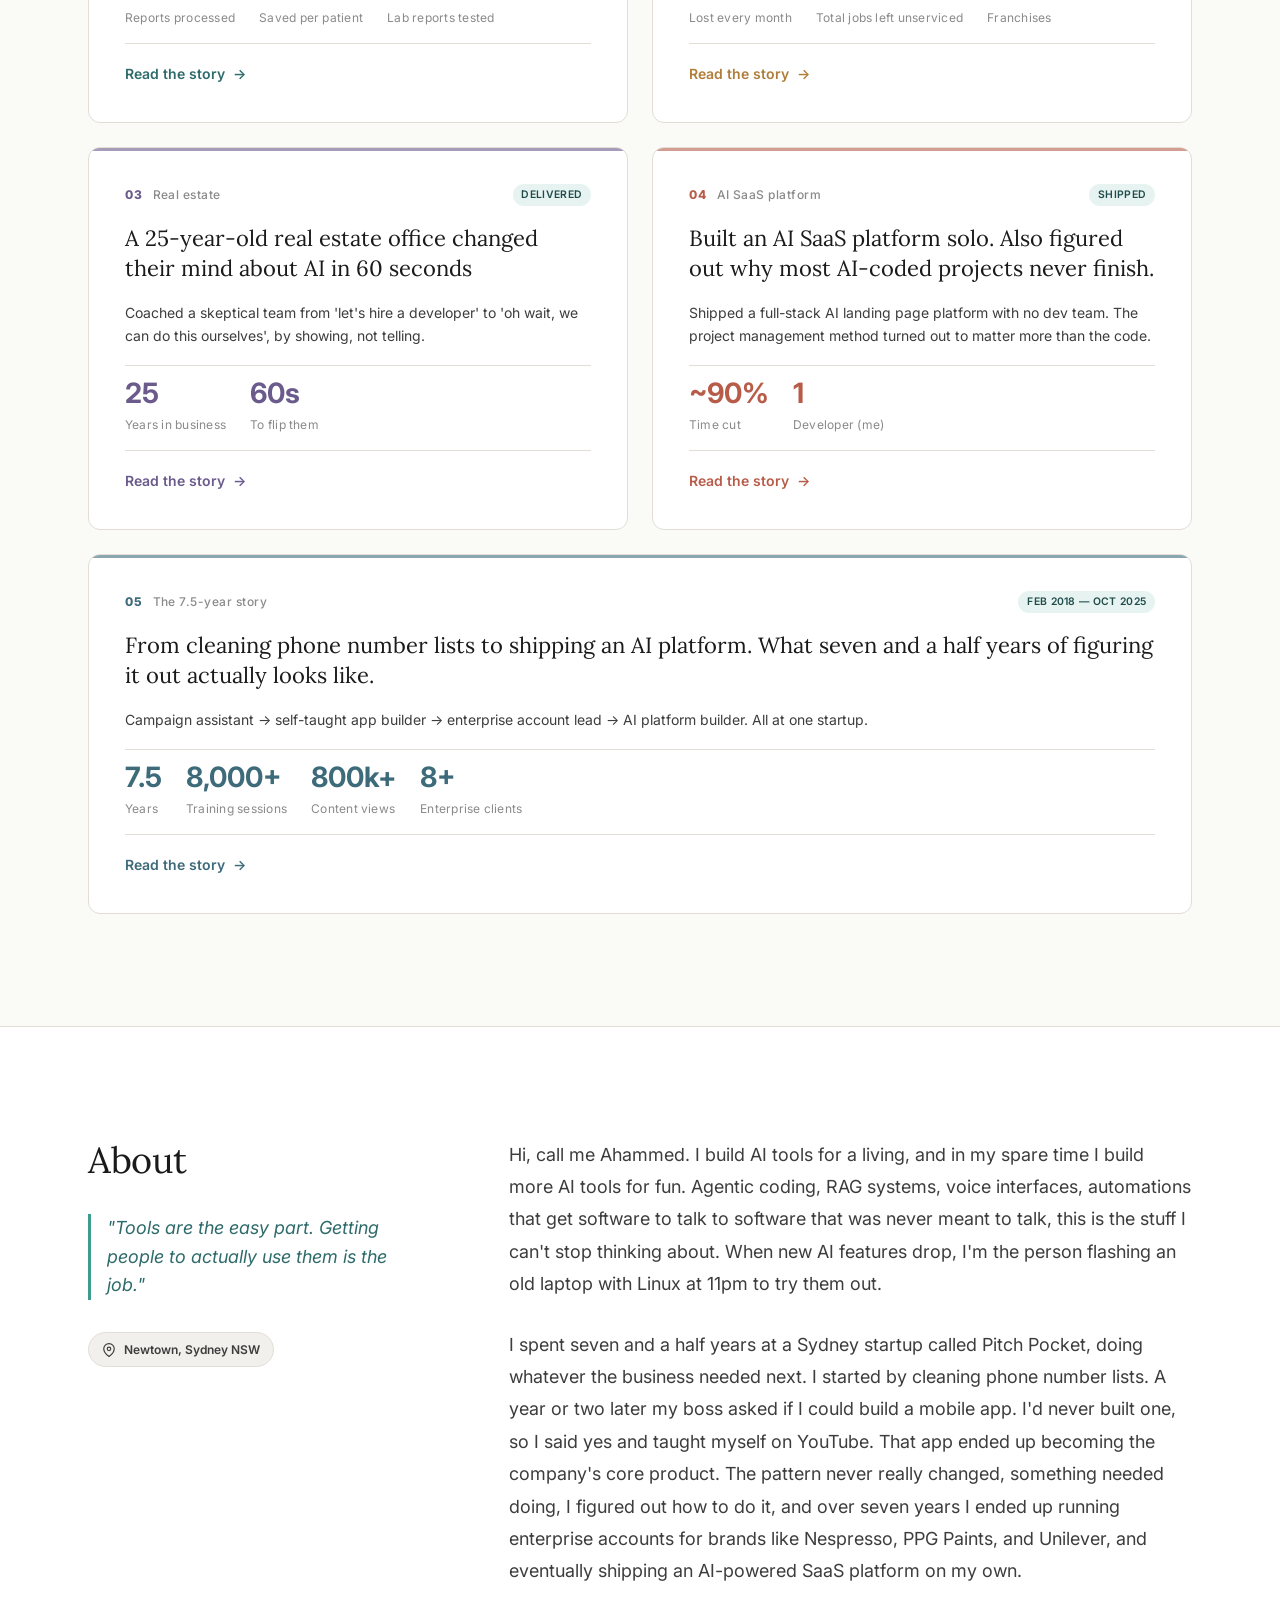
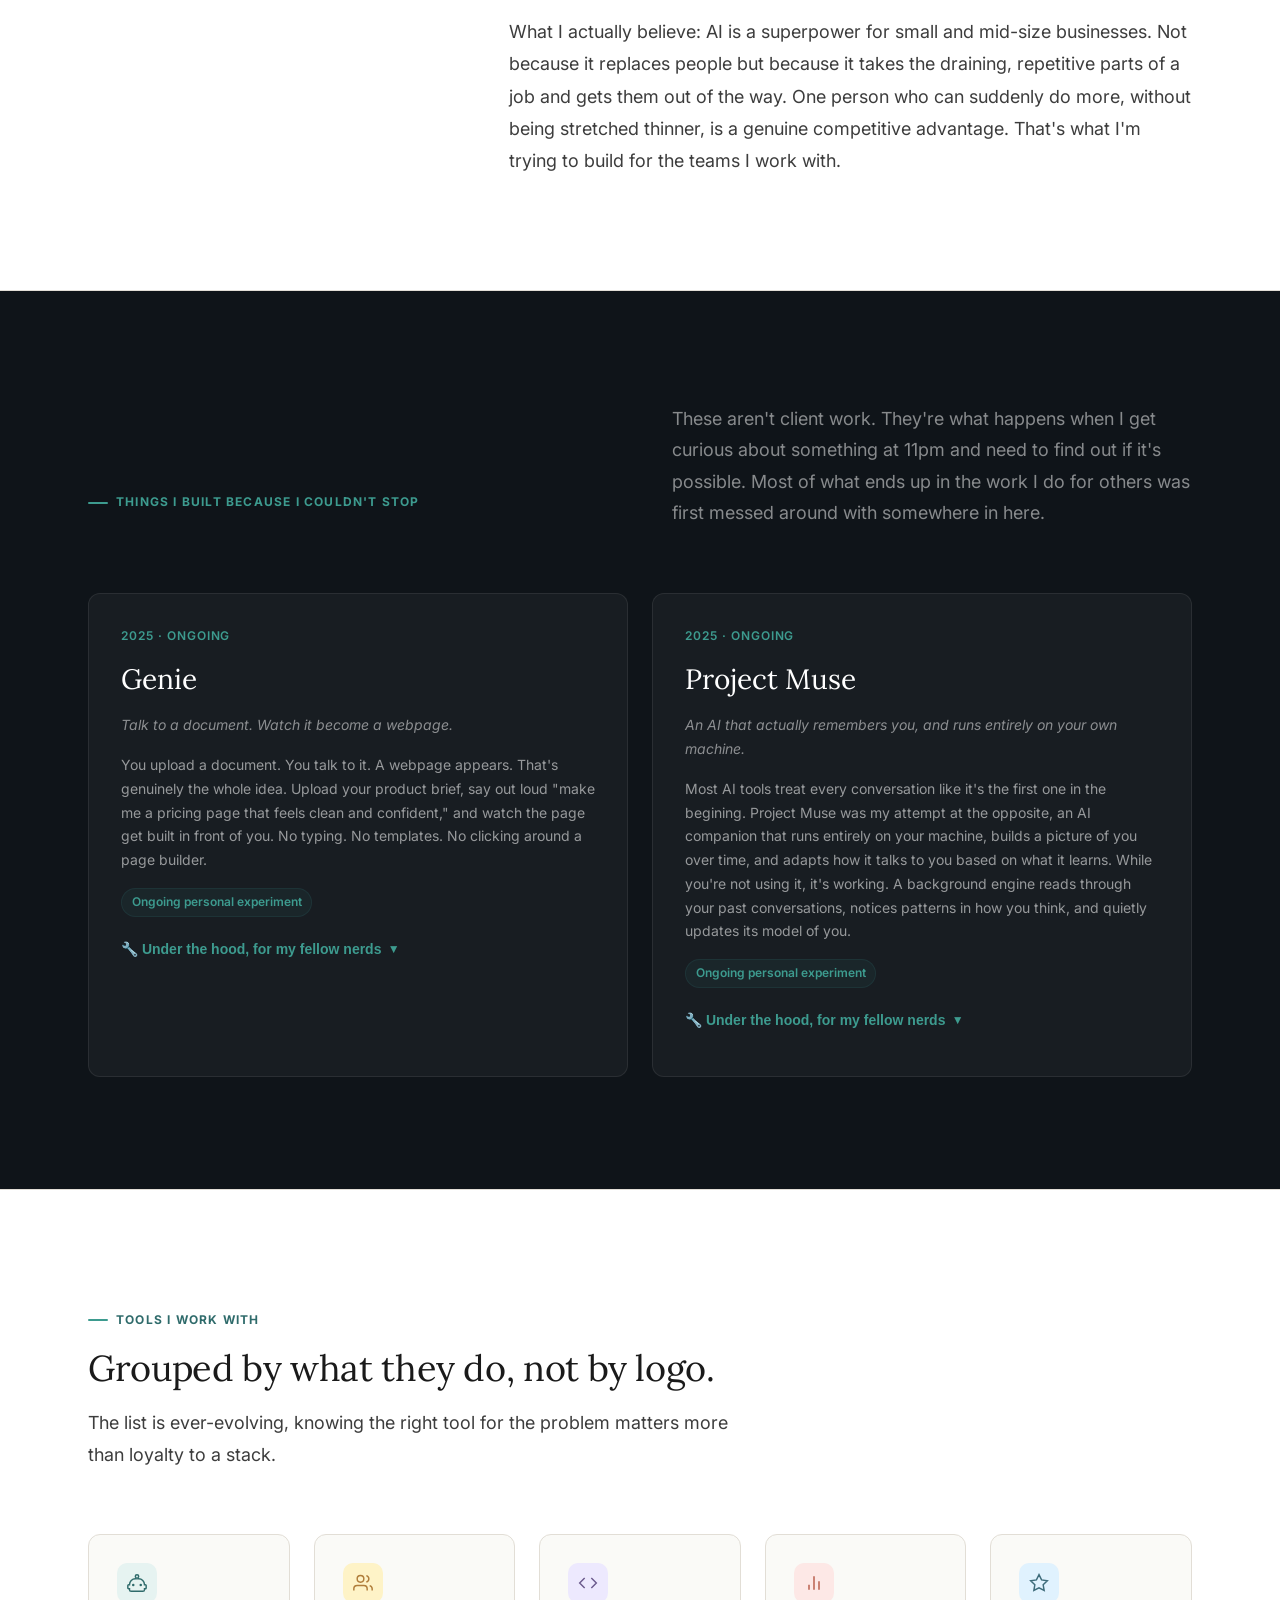
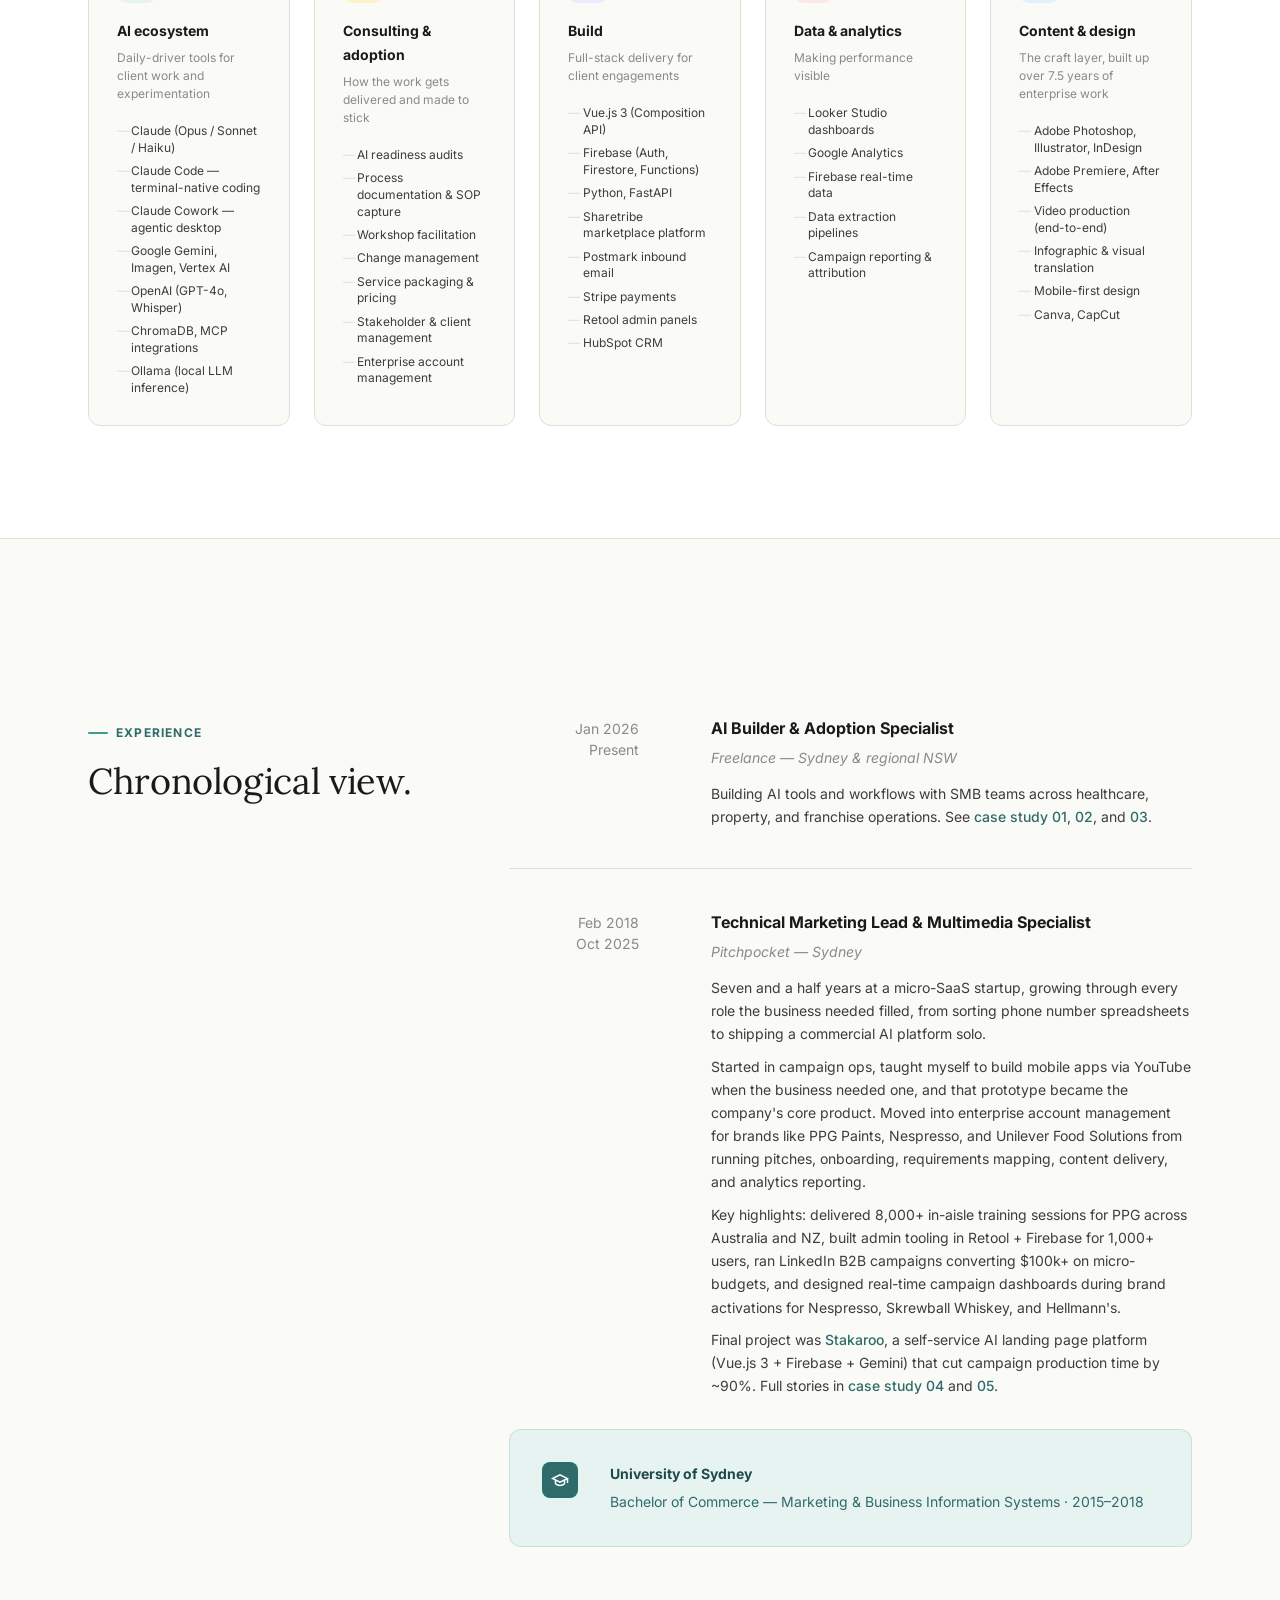
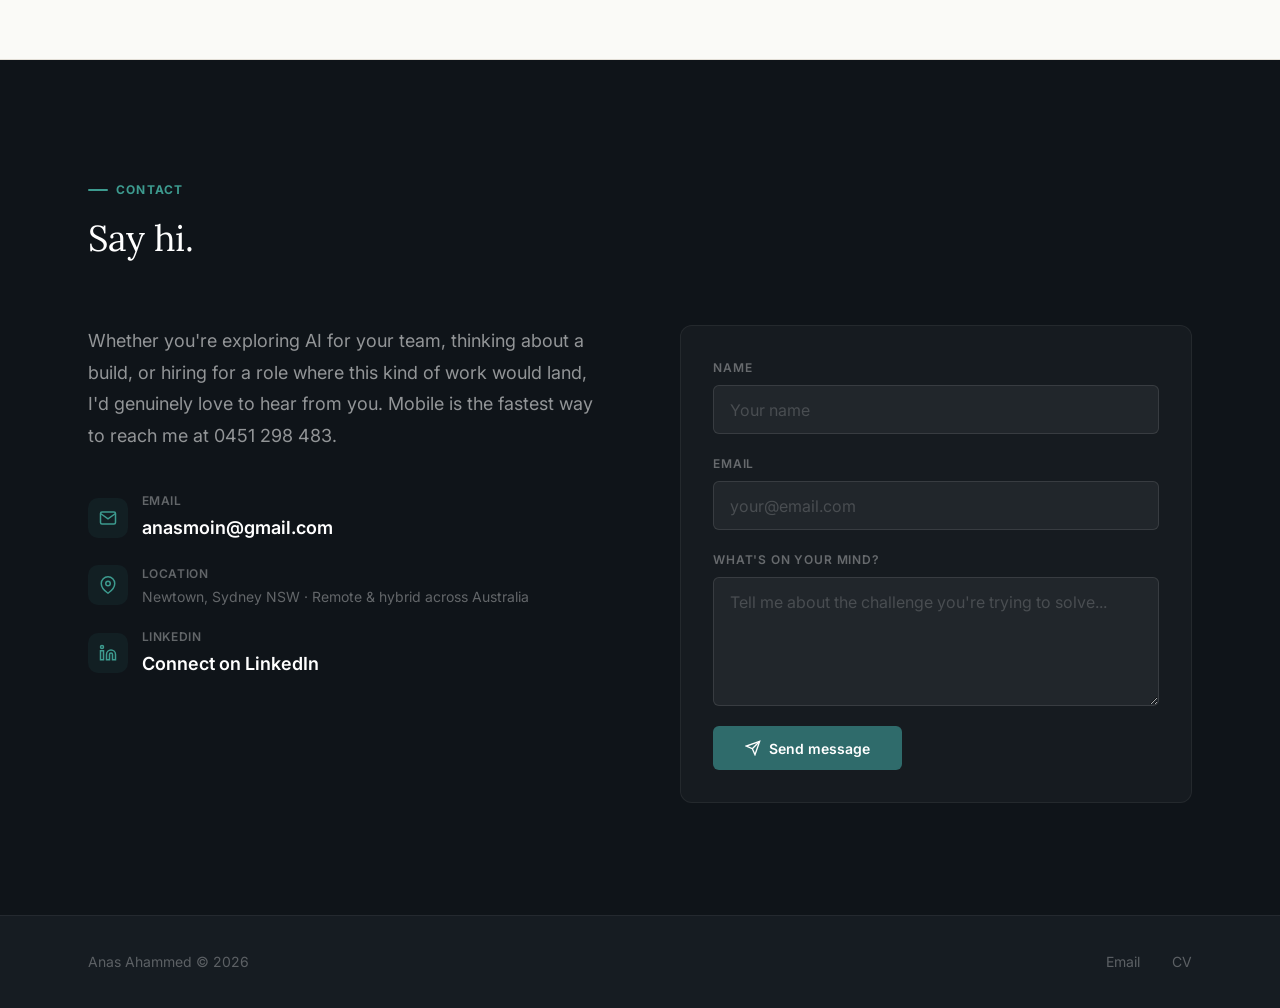
==== commit 73ed9caa: "chore: update site branding from Ahmed Ahammed to Anas Ahammed" ====
--- a/index.html
+++ b/index.html
@@ -4,8 +4,11 @@
 <head>
     <meta charset="UTF-8">
     <meta name="viewport" content="width=device-width, initial-scale=1.0">
-    <title>Ahmed Ahammed — AI Builder & Adoption Specialist, Sydney</title>
+    <title>Anas Ahammed — AI Builder & Adoption Specialist, Sydney</title>
     <meta name="description" content="I build AI tools for small and mid-size teams, and I stick around to make sure people actually use them. Based in Sydney.">
+    <link rel="icon" type="image/x-icon" href="favicon.ico">
+    <link rel="icon" type="image/png" sizes="32x32" href="favicon-32x32.png">
+    <link rel="apple-touch-icon" sizes="180x180" href="apple-touch-icon.png">
     <link rel="stylesheet" href="style.css">
 </head>
 
@@ -17,7 +20,7 @@
 
     <header class="site-nav" role="banner">
         <div class="nav-inner">
-            <a href="index.html" class="nav-logo">Ahmed Ahammed</a>
+            <a href="index.html" class="nav-logo">Anas Ahammed</a>
             <ul class="nav-links" id="navLinks">
                 <li><a href="#case-studies">Work</a></li>
                 <li><a href="#about">About</a></li>
@@ -58,7 +61,7 @@
                         </p>
                     </div>
                     <div class="hero__portrait-wrap reveal reveal--delay-2">
-                        <img src="portrait.JPG" alt="Ahmed Ahammed — AI Builder & Adoption Specialist" class="hero__portrait">
+                        <img src="portrait.JPG" alt="Anas Ahammed — AI Builder & Adoption Specialist" class="hero__portrait">
                     </div>
                 </div>
             </div>
@@ -606,7 +609,11 @@
                         </div>
                     </div>
 
-                    <form class="contact-form reveal reveal--delay-2" id="contactForm" action="#" method="POST" novalidate>
+                    <form class="contact-form reveal reveal--delay-2" id="contactForm" action="https://api.web3forms.com/submit" method="POST">
+                        <input type="hidden" name="access_key" value="961a9122-576e-4a35-a3fc-67e0daaed2f2">
+                        <input type="hidden" name="subject" value="New message from portfolio site">
+                        <input type="hidden" name="from_name" value="Portfolio Contact Form">
+                        <input type="checkbox" name="botcheck" class="hidden" style="display:none;">
                         <div class="form-field">
                             <label for="name">Name</label>
                             <input type="text" id="name" name="name" placeholder="Your name" required>
@@ -619,10 +626,11 @@
                             <label for="message">What's on your mind?</label>
                             <textarea id="message" name="message" rows="5" placeholder="Tell me about the challenge you're trying to solve..." required></textarea>
                         </div>
-                        <button type="submit" class="btn--submit">
+                        <button type="submit" class="btn--submit" id="submitBtn">
                             <svg viewBox="0 0 24 24" fill="none" stroke="currentColor" stroke-width="2" width="16" height="16"><line x1="22" y1="2" x2="11" y2="13"/><polygon points="22 2 15 22 11 13 2 9 22 2"/></svg>
                             Send message
                         </button>
+                        <p class="form-status" id="formStatus" style="display:none; font-size: 0.85rem; margin-top: 0.5rem;"></p>
                     </form>
                 </div>
             </div>
@@ -710,13 +718,44 @@
 
         document.querySelectorAll('[data-count]').forEach(el => countObserver.observe(el));
 
-        // ── Contact form ───────────────────────────────────────────
-        document.getElementById('contactForm').addEventListener('submit', function(e) {
+        // ── Contact form (Web3Forms) ─────────────────────────────────
+        document.getElementById('contactForm').addEventListener('submit', async function(e) {
             e.preventDefault();
-            const btn = this.querySelector('.btn--submit');
-            btn.innerHTML = `<svg viewBox="0 0 24 24" fill="none" stroke="currentColor" stroke-width="2.5" width="16" height="16"><polyline points="20 6 9 17 4 12"/></svg> Message sent`;
-            btn.style.background = '#1e4a4a';
+            const btn = document.getElementById('submitBtn');
+            const status = document.getElementById('formStatus');
+            const form = this;
+
+            // Show loading state
             btn.disabled = true;
+            btn.innerHTML = `<svg width="16" height="16" viewBox="0 0 24 24" fill="none" stroke="currentColor" stroke-width="2" style="animation: spin 1s linear infinite;"><path d="M21 12a9 9 0 1 1-6.219-8.56"/></svg> Sending...`;
+            status.style.display = 'none';
+
+            try {
+                const response = await fetch('https://api.web3forms.com/submit', {
+                    method: 'POST',
+                    headers: { 'Content-Type': 'application/json', 'Accept': 'application/json' },
+                    body: JSON.stringify(Object.fromEntries(new FormData(form)))
+                });
+                const data = await response.json();
+
+                if (data.success) {
+                    btn.innerHTML = `<svg viewBox="0 0 24 24" fill="none" stroke="currentColor" stroke-width="2.5" width="16" height="16"><polyline points="20 6 9 17 4 12"/></svg> Message sent`;
+                    btn.style.background = '#1e4a4a';
+                    status.textContent = "Thanks! I'll get back to you soon.";
+                    status.style.color = 'rgba(255,255,255,0.6)';
+                    status.style.display = 'block';
+                    form.reset();
+                } else {
+                    throw new Error(data.message || 'Something went wrong');
+                }
+            } catch (err) {
+                btn.innerHTML = `<svg viewBox="0 0 24 24" fill="none" stroke="currentColor" stroke-width="2" width="16" height="16"><line x1="22" y1="2" x2="11" y2="13"/><polygon points="22 2 15 22 11 13 2 9 22 2"/></svg> Try again`;
+                btn.disabled = false;
+                btn.style.background = '';
+                status.textContent = 'Failed to send. Please try again or email me directly.';
+                status.style.color = '#e57373';
+                status.style.display = 'block';
+            }
         });
     </script>
 
--- a/style.css
+++ b/style.css
@@ -1254,6 +1254,18 @@
     box-shadow: 0 4px 14px rgba(47, 107, 107, 0.35);
 }
 
+.contact-form .btn--submit:disabled {
+    opacity: 0.8;
+    cursor: not-allowed;
+    transform: none;
+    box-shadow: none;
+}
+
+@keyframes spin {
+    from { transform: rotate(0deg); }
+    to { transform: rotate(360deg); }
+}
+
 /* ============================================================
    FOOTER
    ============================================================ */
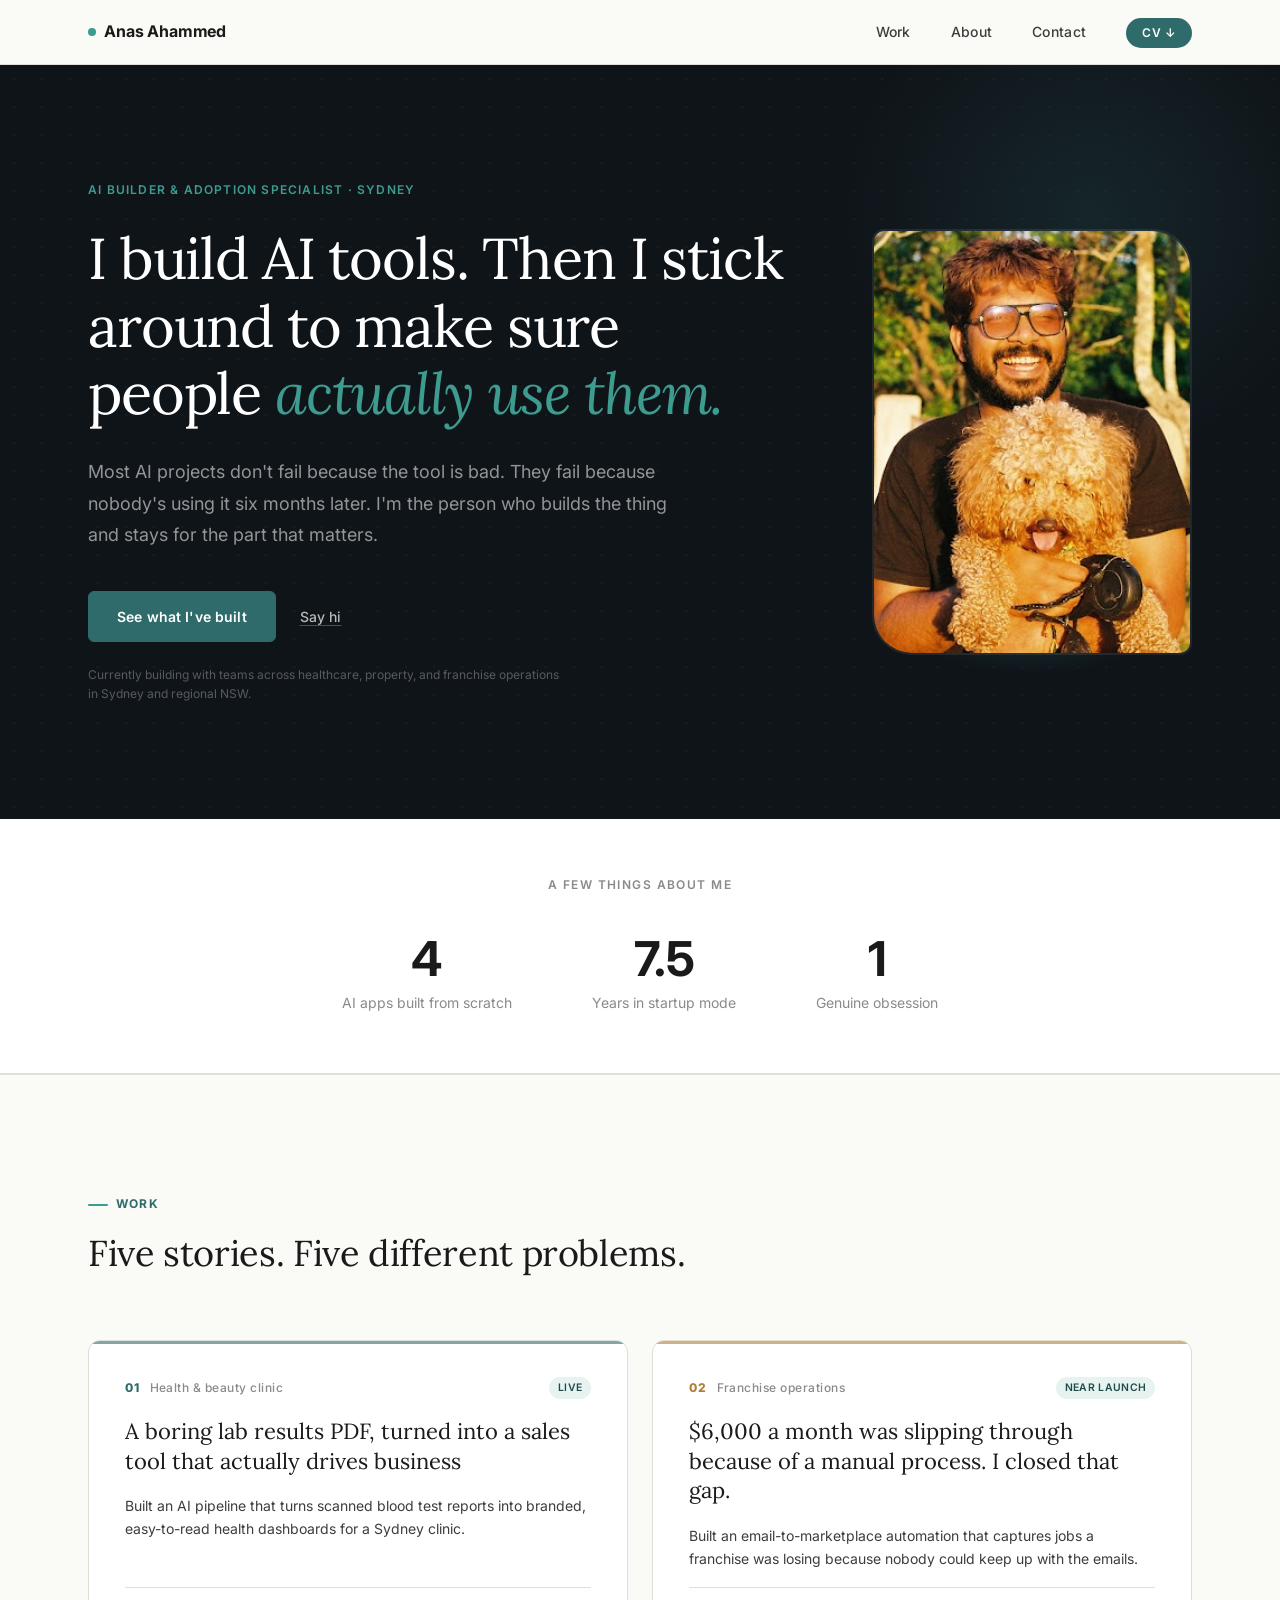
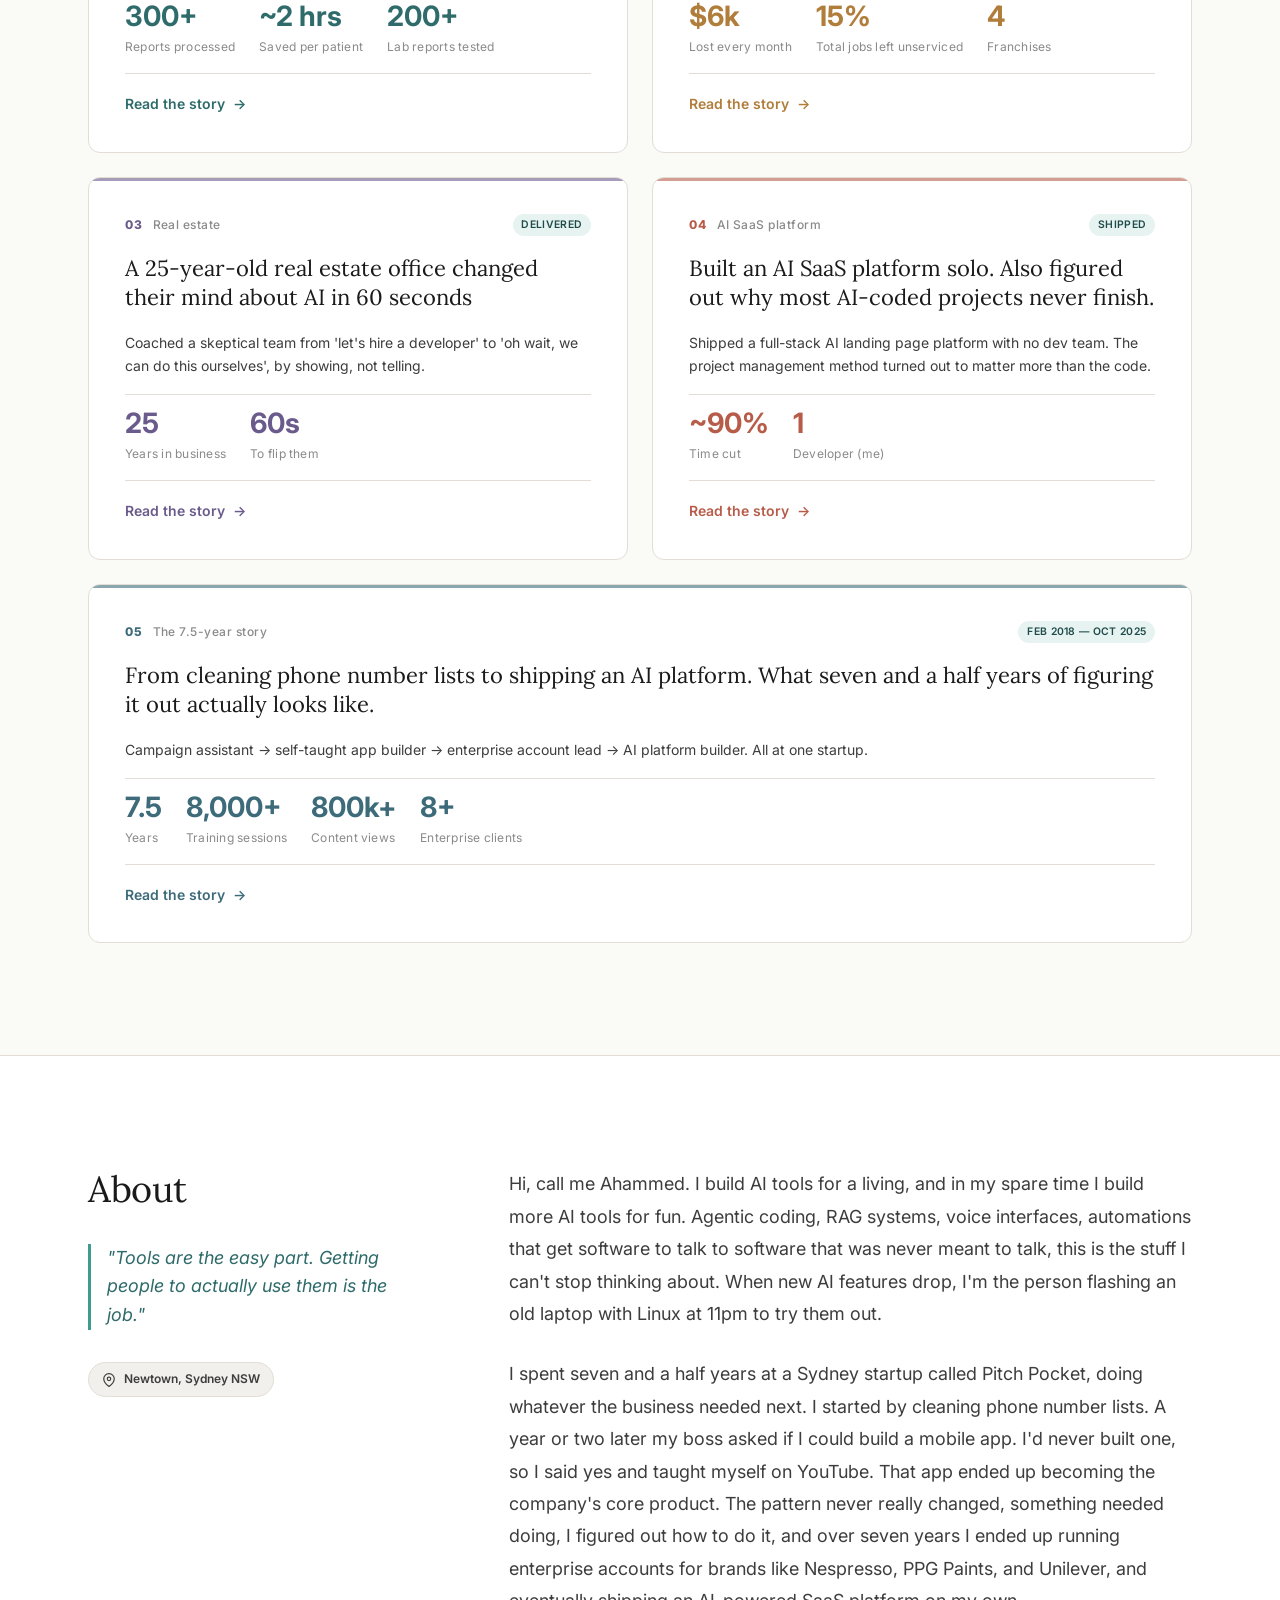
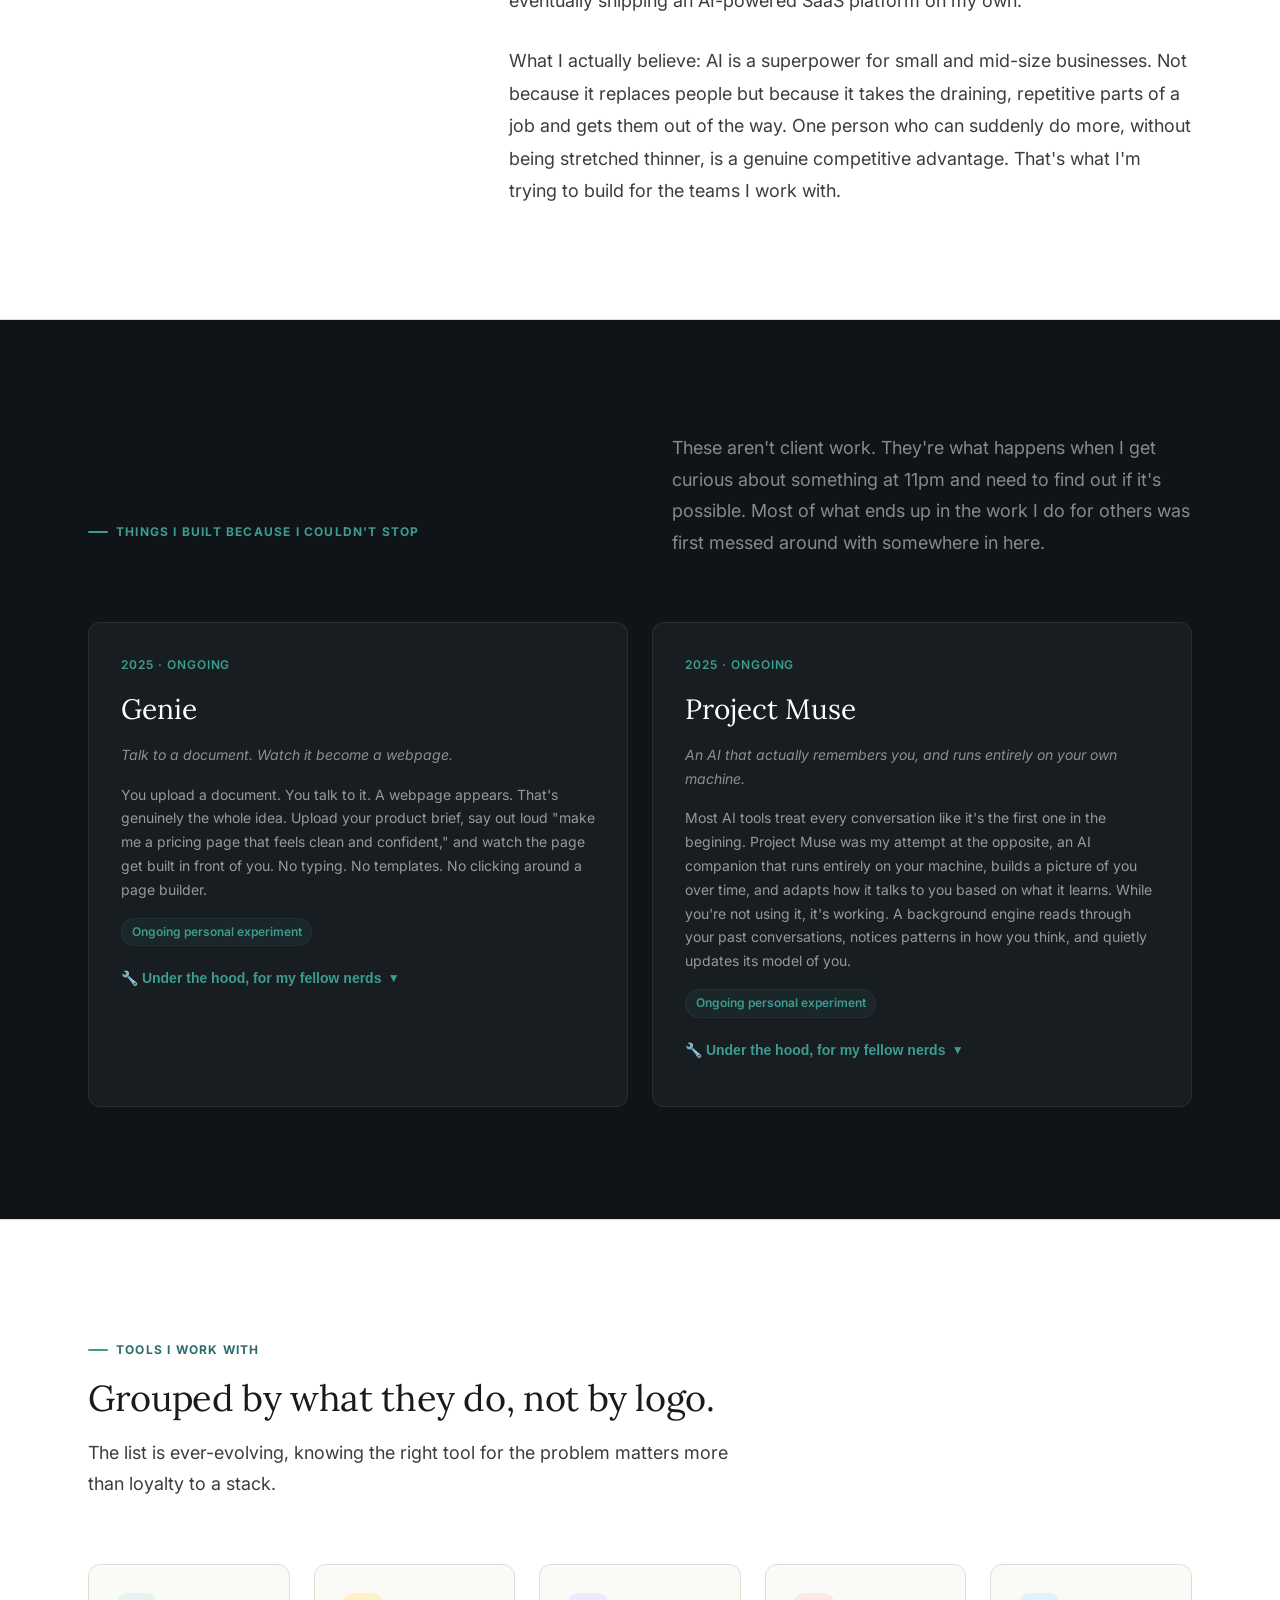
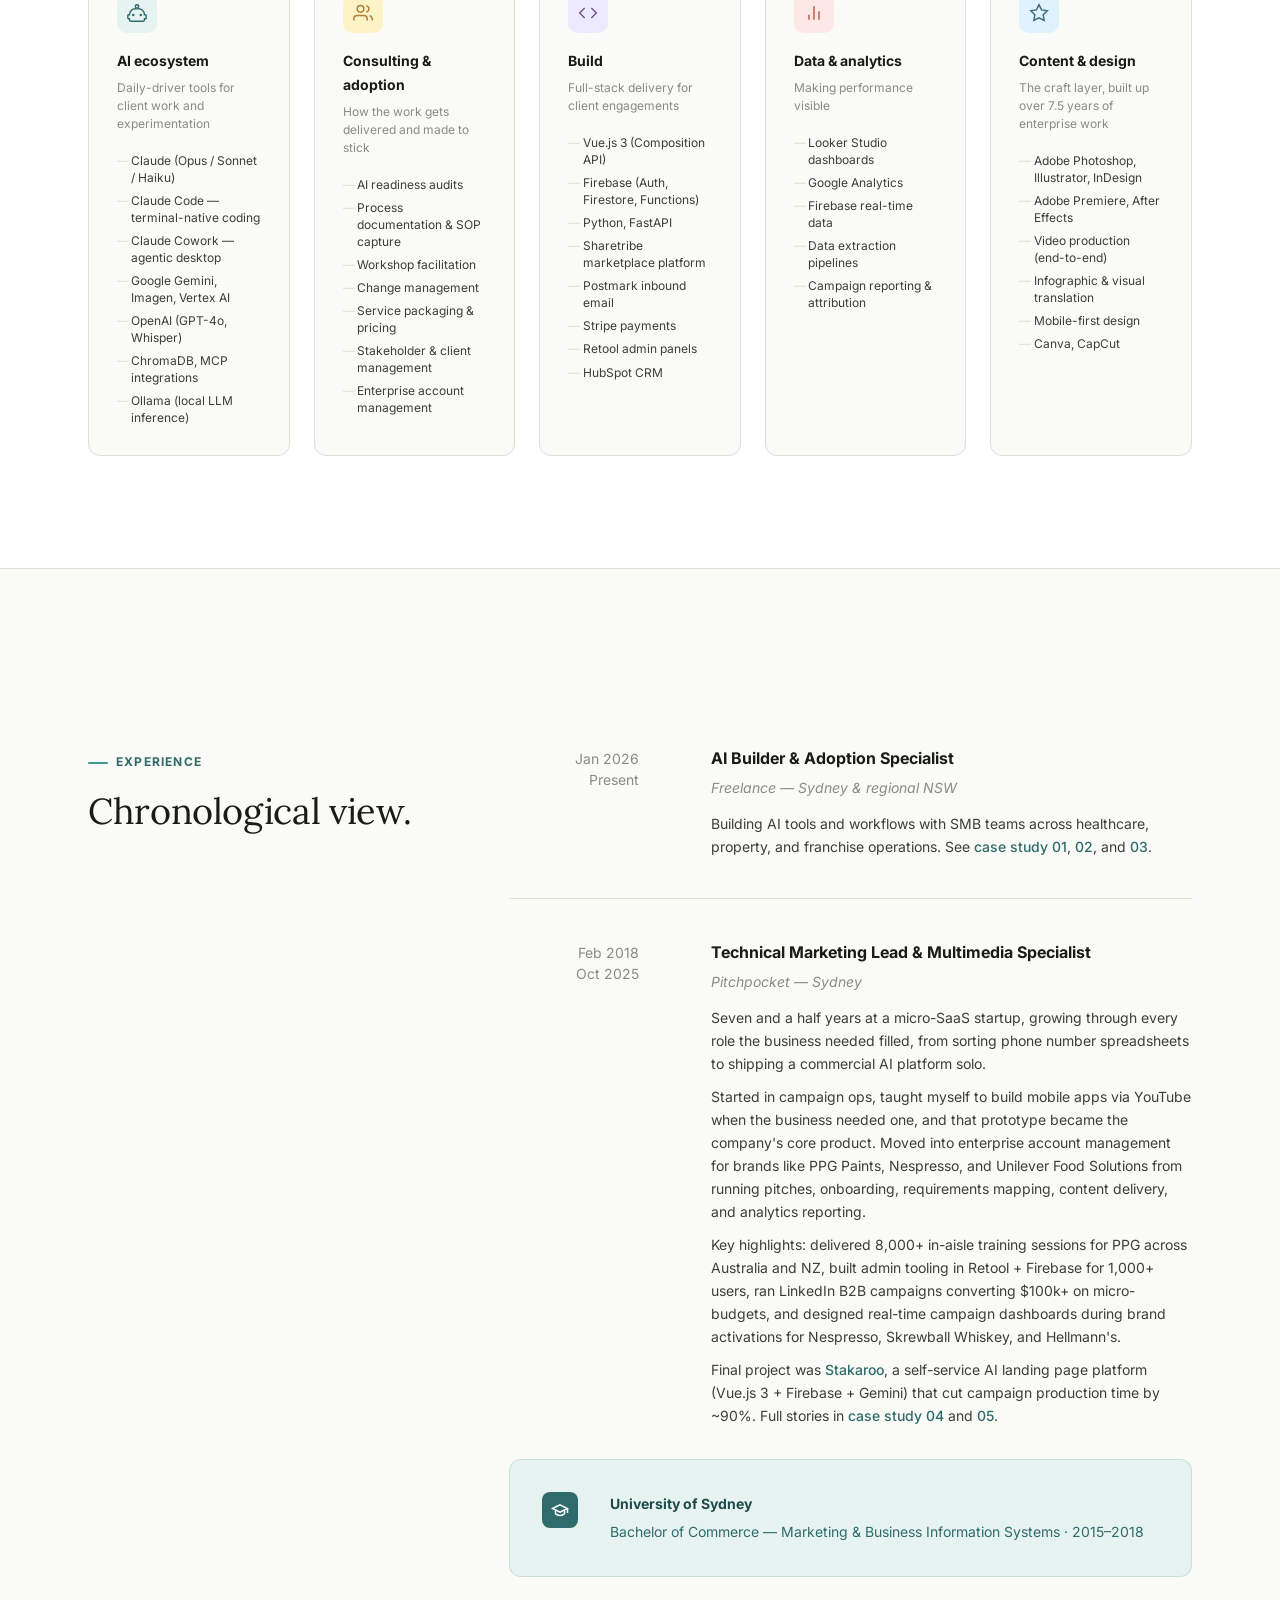
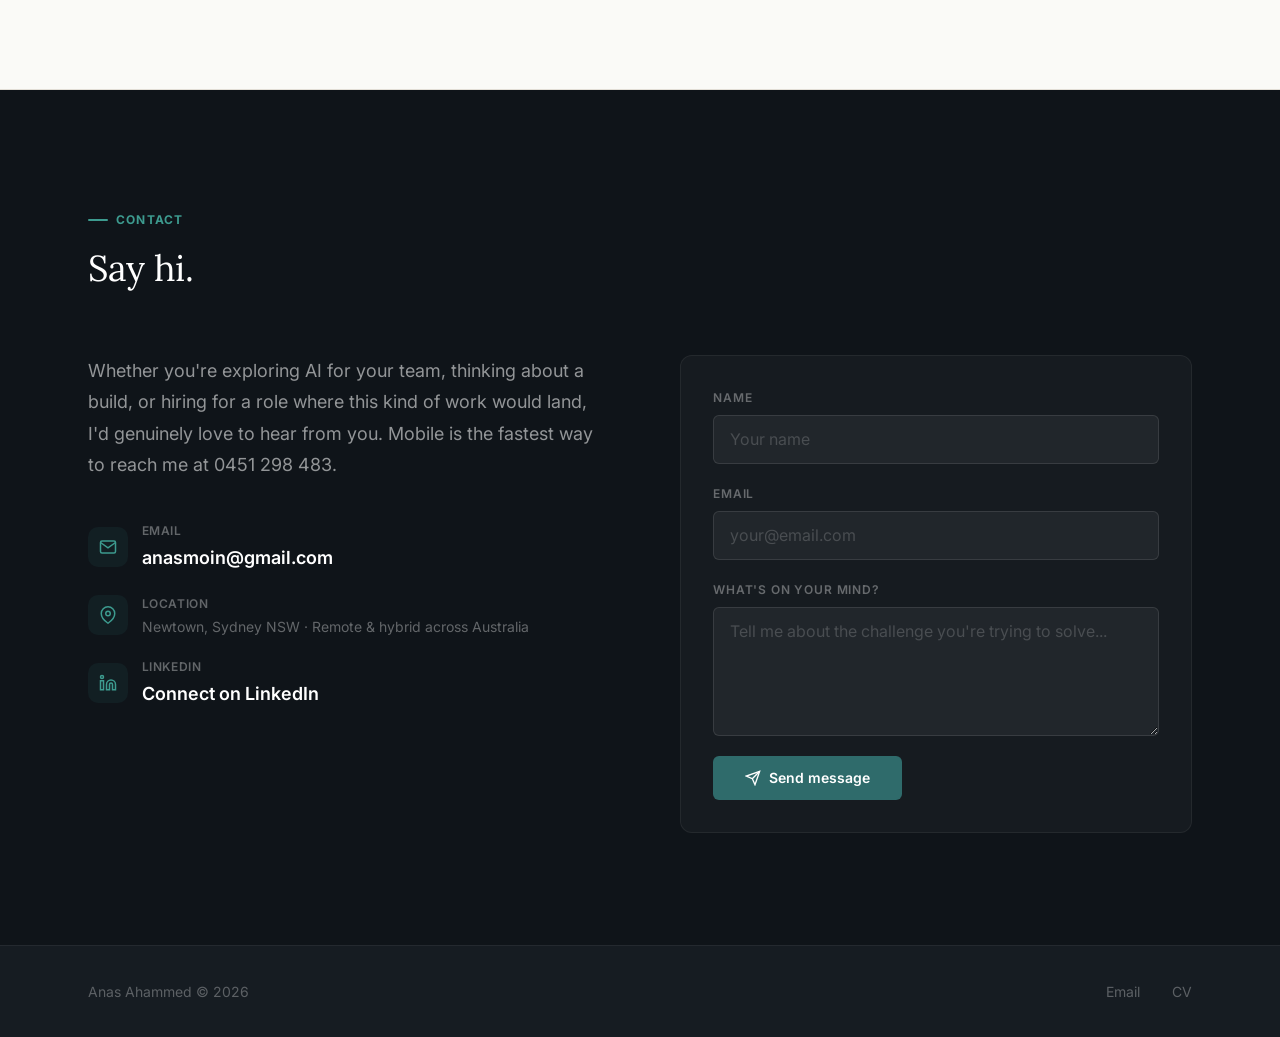
==== commit a71686c8: "fix: correct typo in case card headline" ====
--- a/index.html
+++ b/index.html
@@ -141,7 +141,7 @@
                             <span class="case-card__status">Near launch</span>
                         </div>
                         <h3 class="case-card__headline">
-                            $6,000 a month was slipping through becase of a manual process. I closed that gap.
+                            $6,000 a month was slipping through because of a manual process. I closed that gap.
                         </h3>
                         <p class="case-card__summary">
                             Built an email-to-marketplace automation that captures jobs a franchise was losing because nobody could keep up with the emails.
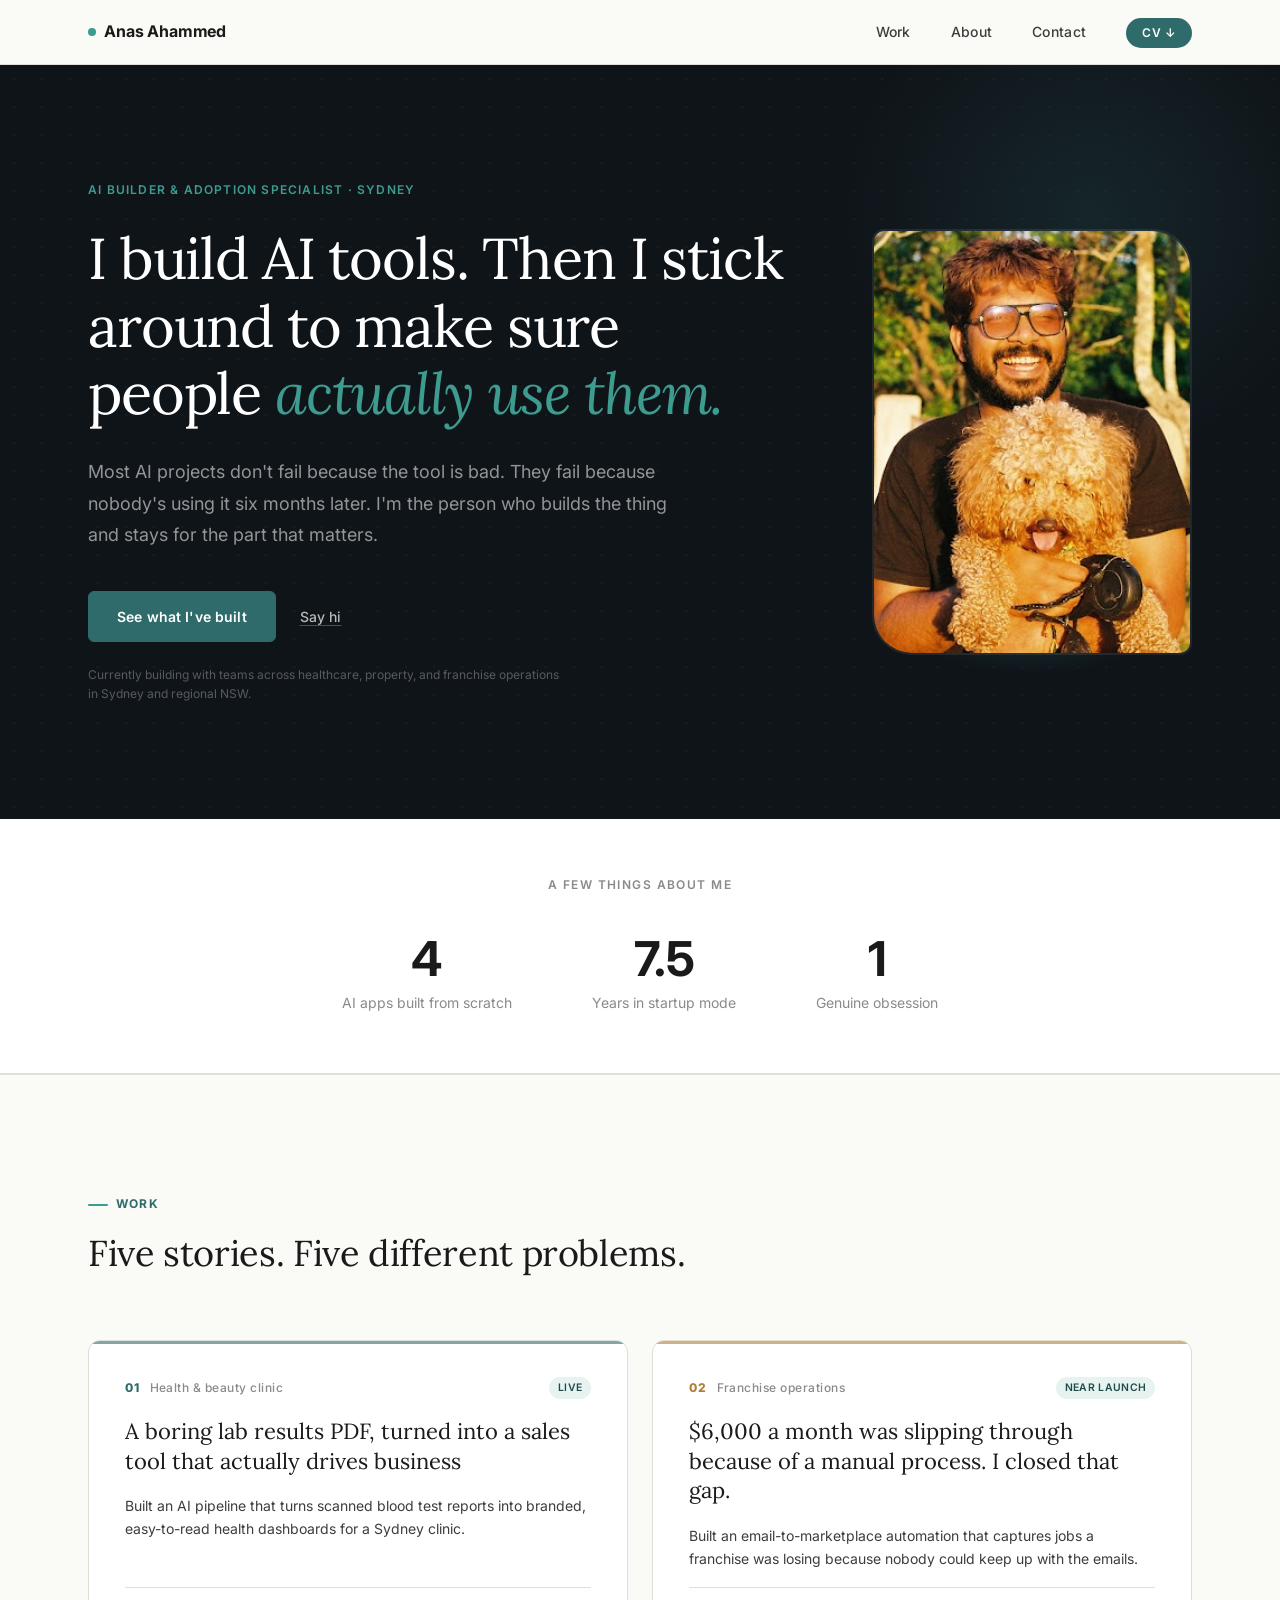
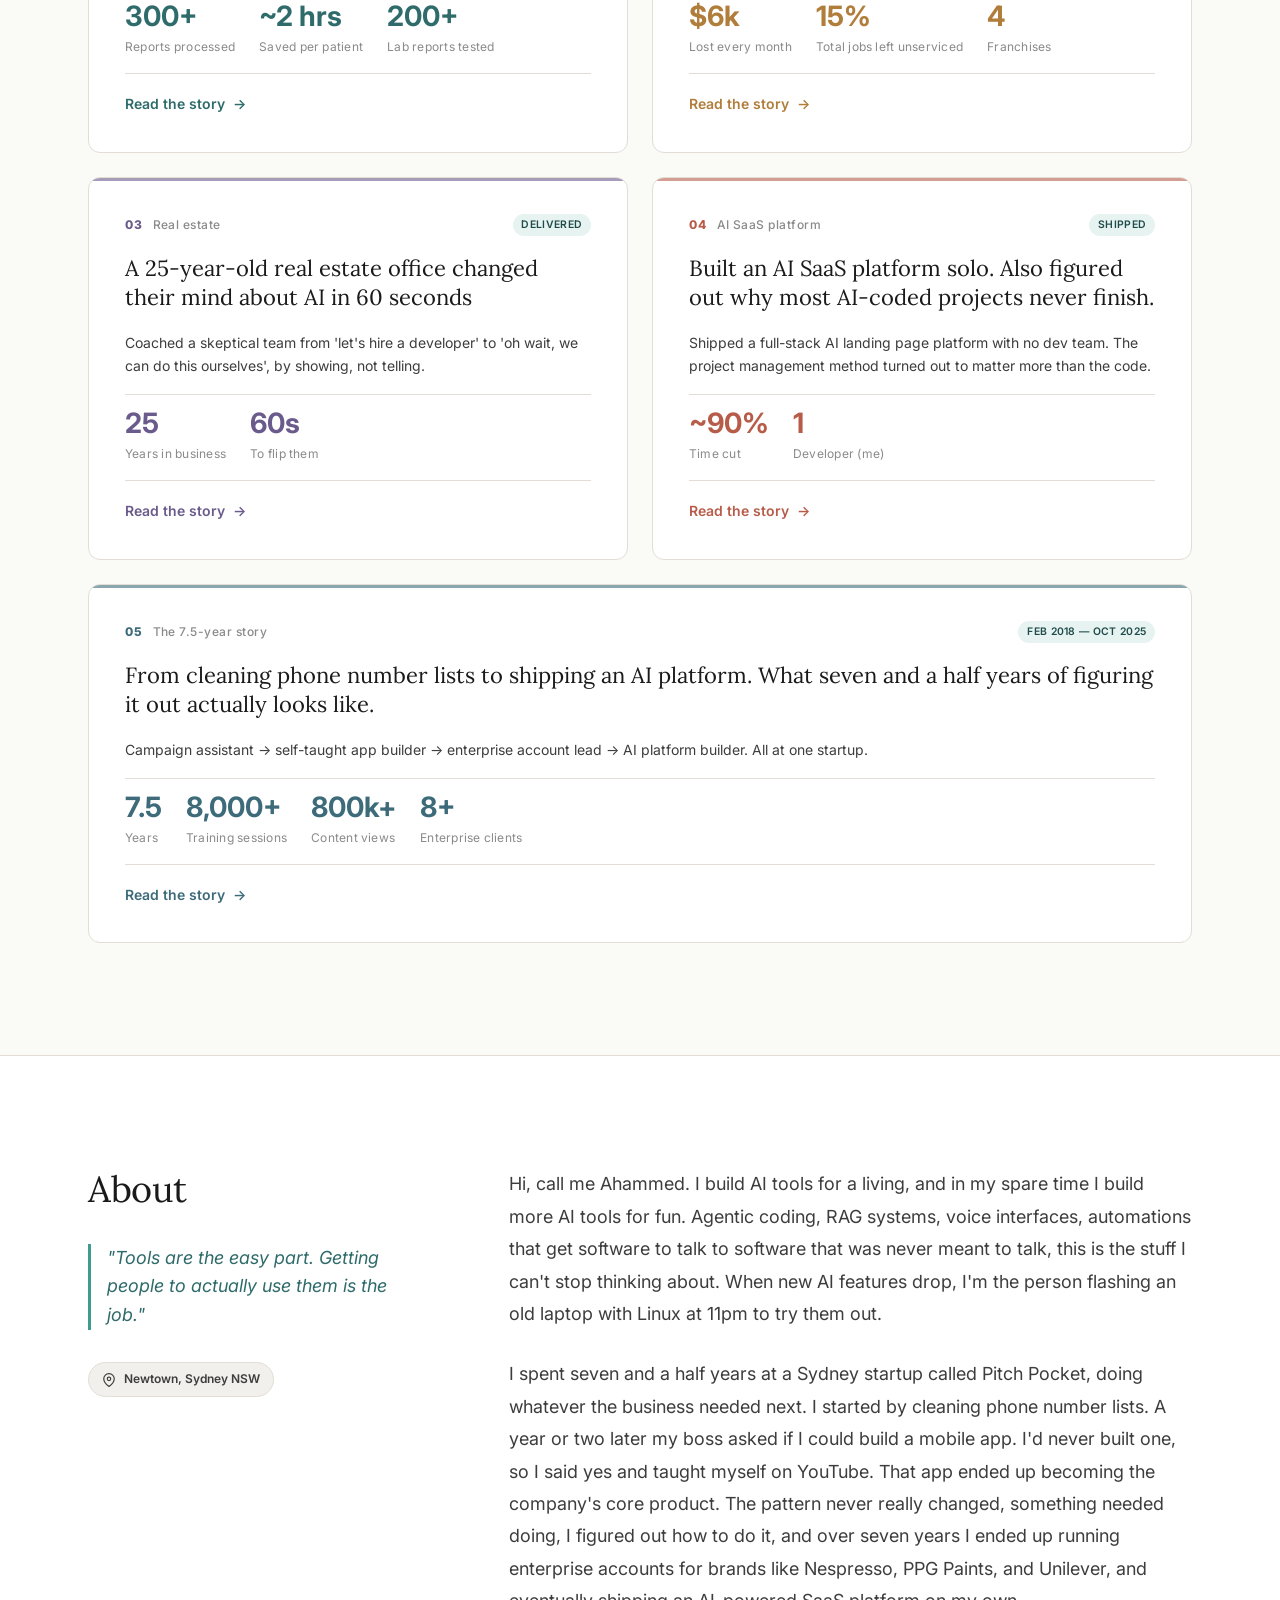
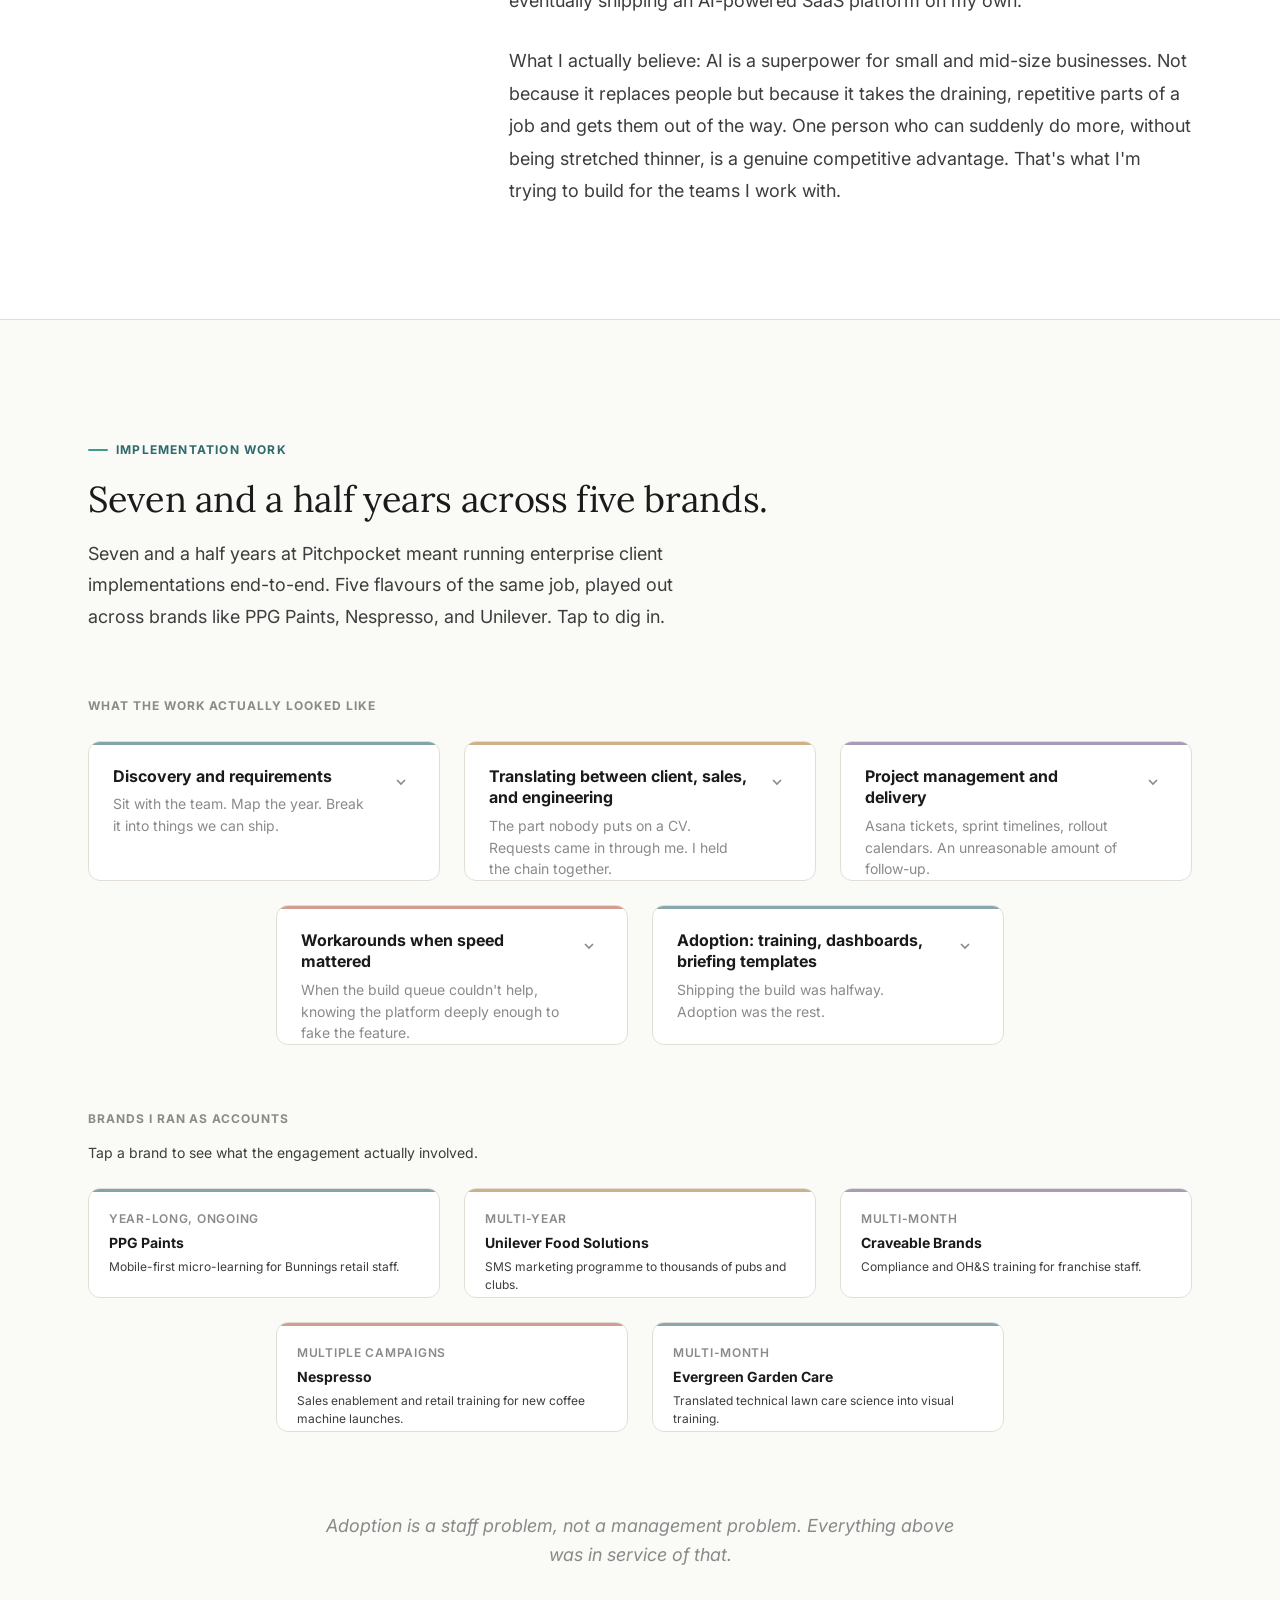
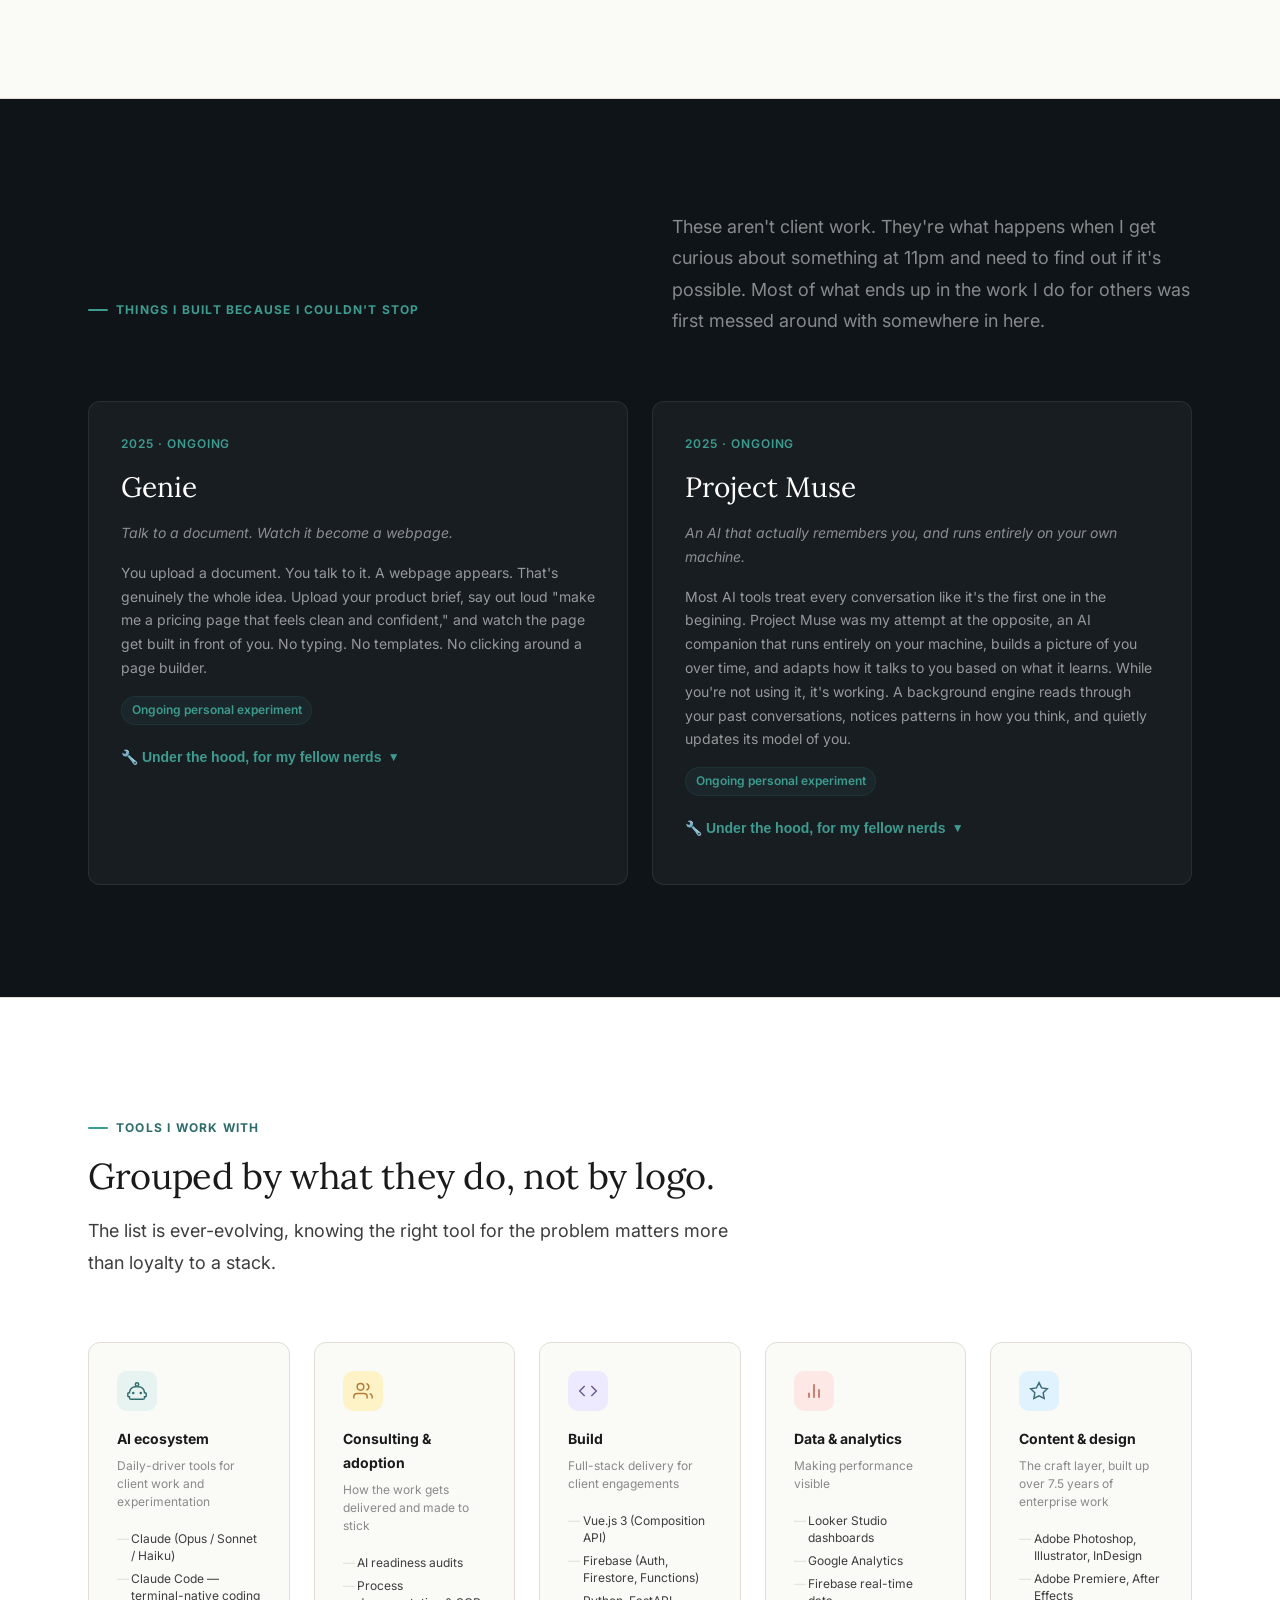
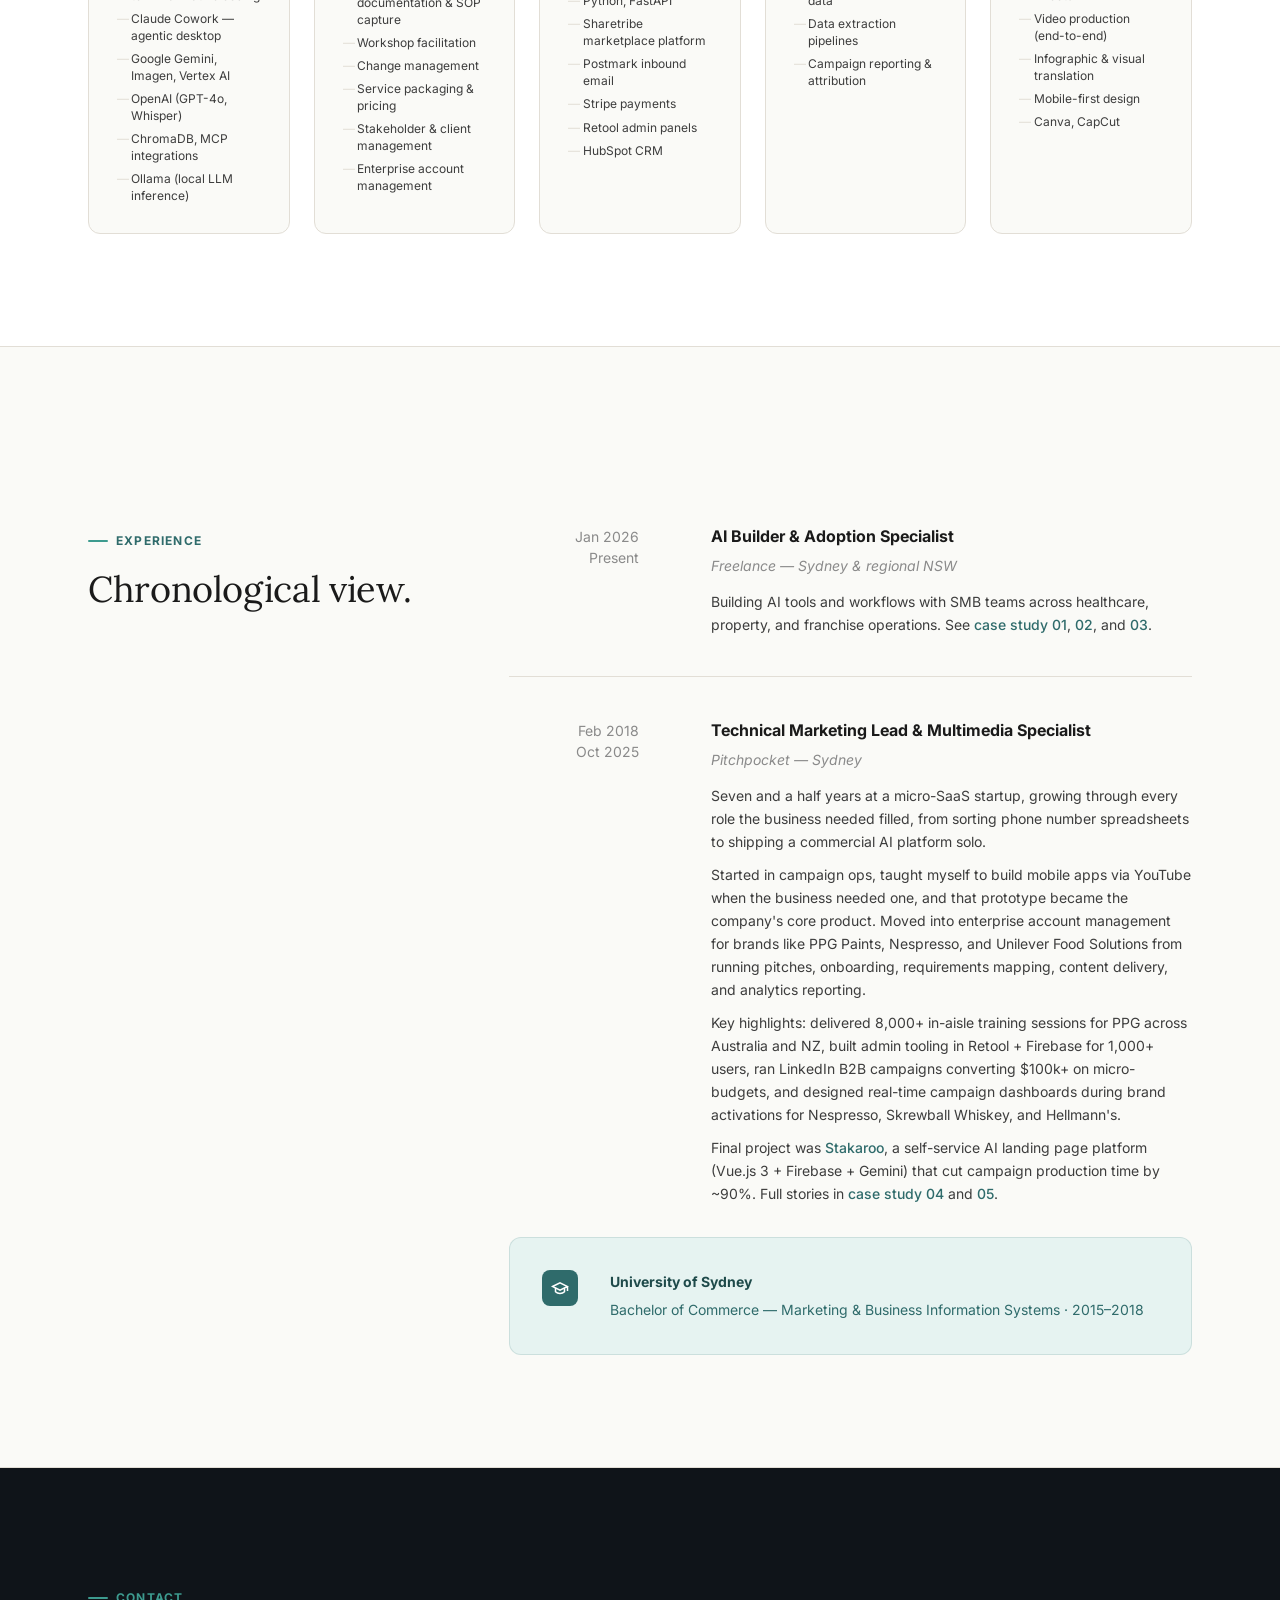
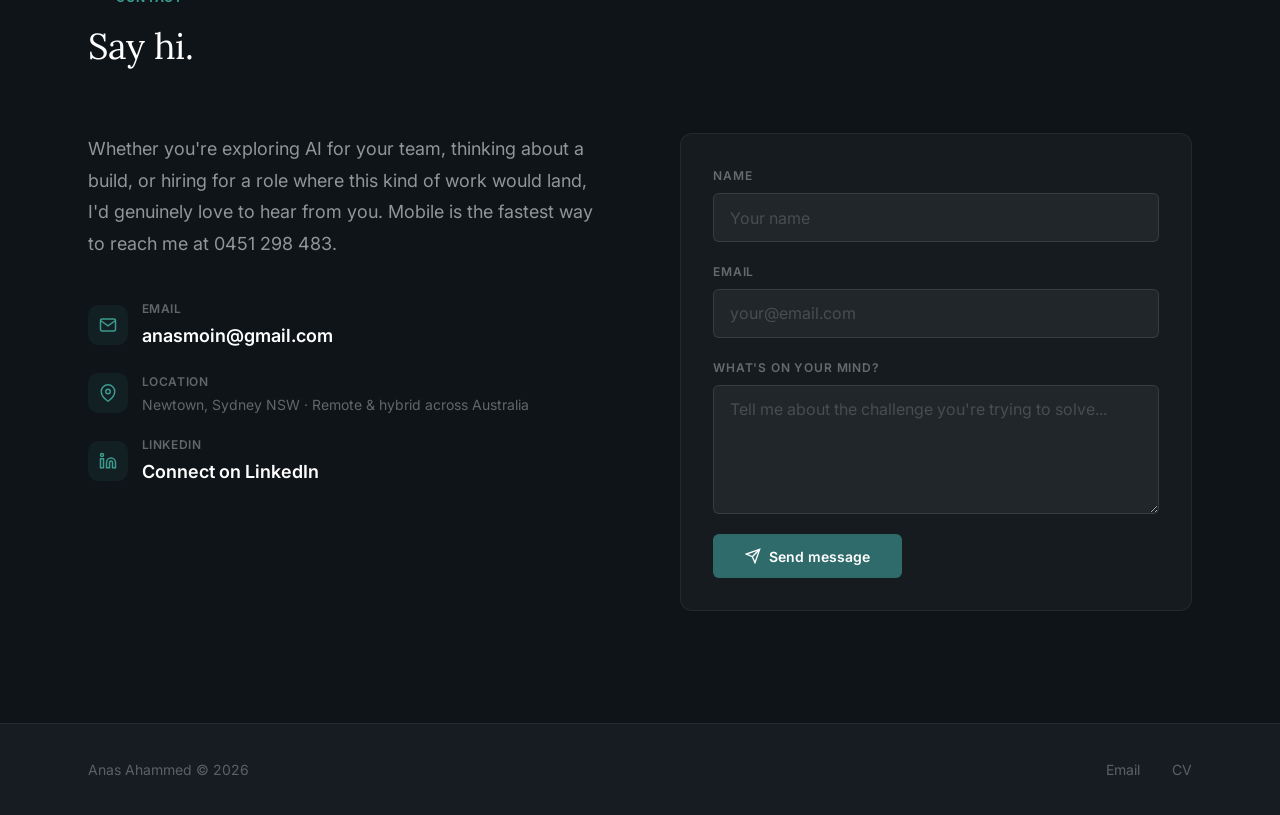
==== commit 26be4870: "feat: implement interactive "Implementation work" section with data-driven content and responsive ac" ====
--- a/index.html
+++ b/index.html
@@ -280,6 +280,218 @@
                         </p>
                     </div>
                 </div>
+            </div>
+        </section>
+
+        <!-- ====================================================
+             IMPLEMENTATION WORK
+             ==================================================== -->
+
+        <section id="implementation-work">
+            <div class="container">
+                <p class="section-label reveal">Implementation work</p>
+                <h2 class="section-heading reveal reveal--delay-1">Seven and a half years across five brands.</h2>
+                <p class="section-intro reveal reveal--delay-2">Seven and a half years at Pitchpocket meant running enterprise client implementations end-to-end. Five flavours of the same job, played out across brands like PPG Paints, Nespresso, and Unilever. Tap to dig in.</p>
+
+                <!-- Flavour cards -->
+                <p class="impl-sub-label reveal">What the work actually looked like</p>
+
+                <div class="flavour-grid">
+
+                    <!-- Flavour 01 -->
+                    <div class="flavour-card reveal" role="button" tabindex="0" aria-expanded="false" aria-controls="flavour-01-body" id="flavour-01">
+                        <div class="flavour-card__header">
+                            <div>
+                                <h3 class="flavour-card__label">Discovery and requirements</h3>
+                                <p class="flavour-card__oneliner">Sit with the team. Map the year. Break it into things we can ship.</p>
+                            </div>
+                            <span class="flavour-card__chevron" aria-hidden="true">
+                                <svg width="16" height="16" viewBox="0 0 24 24" fill="none" stroke="currentColor" stroke-width="2.5"><polyline points="6 9 12 15 18 9"/></svg>
+                            </span>
+                        </div>
+                        <div class="flavour-card__body" id="flavour-01-body">
+                            <div class="flavour-card__body-inner">
+                                <p>With PPG it was sitting with the L&amp;D team and breaking annual training goals into five-minute, in-aisle, mobile-delivered modules. With Nespresso it was the marketing team, working out what made each new coffee machine different and how that should sound to retail staff. With Unilever it was the brand team, mapping what offers they wanted to push to thousands of pubs and clubs and what data they needed back.</p>
+                                <p>Internally, the same discipline went the other way. Before the dev team built anything, I'd write user stories, sketch wireframes, write the requirements doc.</p>
+                                <div class="flavour-card__callout">
+                                    <p>The brief on day one is almost never the brief by week three.</p>
+                                </div>
+                            </div>
+                        </div>
+                    </div>
+
+                    <!-- Flavour 02 -->
+                    <div class="flavour-card reveal reveal--delay-1" role="button" tabindex="0" aria-expanded="false" aria-controls="flavour-02-body" id="flavour-02">
+                        <div class="flavour-card__header">
+                            <div>
+                                <h3 class="flavour-card__label">Translating between client, sales, and engineering</h3>
+                                <p class="flavour-card__oneliner">The part nobody puts on a CV. Requests came in through me. I held the chain together.</p>
+                            </div>
+                            <span class="flavour-card__chevron" aria-hidden="true">
+                                <svg width="16" height="16" viewBox="0 0 24 24" fill="none" stroke="currentColor" stroke-width="2.5"><polyline points="6 9 12 15 18 9"/></svg>
+                            </span>
+                        </div>
+                        <div class="flavour-card__body" id="flavour-02-body">
+                            <div class="flavour-card__body-inner">
+                                <p>Client asks for something new. I'd work out what they actually needed (often a different thing from what they'd asked for), write a proposed solution, and pass it to my manager. He was the decision-maker. He'd weigh whether it fit our roadmap, what it would cost, whether it was a contract conversation.</p>
+                                <p>Money involved? Sales got looped in. Build call? Quote from the dev team. Then I'd go back to the client with a plan, a timeline, and a price.</p>
+                                <div class="flavour-card__callout">
+                                    <p>Clients don't care about your sprint backlog. Engineers don't care about a brand's campaign deadline. Making them meet is the work.</p>
+                                </div>
+                            </div>
+                        </div>
+                    </div>
+
+                    <!-- Flavour 03 -->
+                    <div class="flavour-card reveal" role="button" tabindex="0" aria-expanded="false" aria-controls="flavour-03-body" id="flavour-03">
+                        <div class="flavour-card__header">
+                            <div>
+                                <h3 class="flavour-card__label">Project management and delivery</h3>
+                                <p class="flavour-card__oneliner">Asana tickets, sprint timelines, rollout calendars. An unreasonable amount of follow-up.</p>
+                            </div>
+                            <span class="flavour-card__chevron" aria-hidden="true">
+                                <svg width="16" height="16" viewBox="0 0 24 24" fill="none" stroke="currentColor" stroke-width="2.5"><polyline points="6 9 12 15 18 9"/></svg>
+                            </span>
+                        </div>
+                        <div class="flavour-card__body" id="flavour-03-body">
+                            <div class="flavour-card__body-inner">
+                                <p>Build the project plan with the client, schedule what's getting delivered when, brief the dev team, test the work myself before the client saw it, run feedback loops until it was right.</p>
+                                <p>On top of that, every engagement had a monthly cadence. Analytics report, performance review, what's next.</p>
+                                <div class="flavour-card__callout">
+                                    <p>Clients renew because the reporting was on time and someone was on top of what's coming. Not because of one big moment.</p>
+                                </div>
+                            </div>
+                        </div>
+                    </div>
+
+                    <!-- Flavour 04 -->
+                    <div class="flavour-card reveal reveal--delay-1" role="button" tabindex="0" aria-expanded="false" aria-controls="flavour-04-body" id="flavour-04">
+                        <div class="flavour-card__header">
+                            <div>
+                                <h3 class="flavour-card__label">Workarounds when speed mattered</h3>
+                                <p class="flavour-card__oneliner">When the build queue couldn't help, knowing the platform deeply enough to fake the feature.</p>
+                            </div>
+                            <span class="flavour-card__chevron" aria-hidden="true">
+                                <svg width="16" height="16" viewBox="0 0 24 24" fill="none" stroke="currentColor" stroke-width="2.5"><polyline points="6 9 12 15 18 9"/></svg>
+                            </span>
+                        </div>
+                        <div class="flavour-card__body" id="flavour-04-body">
+                            <div class="flavour-card__body-inner">
+                                <p>Best example: PPG wanted to run an actual interactive learning module. Five-minute training, multiple-choice questions, answers revealed at the end. The proper feature was weeks away.</p>
+                                <p>We didn't have time. So I built it from parts we already had. A chain of landing pages, linked together with custom URI schemes, arranged so tapping an answer pulled up the next page in the sequence. From a staff member's phone, it looked like a single learning module with quiz logic. It was actually about eight landing pages duct-taped together with URL parameters.</p>
+                                <p>Client unblocked this week. Real feature scoped and shipped a few weeks later. Relationship kept moving.</p>
+                                <div class="flavour-card__callout">
+                                    <p>The most useful thing in an implementation is knowing exactly how the platform you're selling actually works. That's where the workarounds live.</p>
+                                </div>
+                            </div>
+                        </div>
+                    </div>
+
+                    <!-- Flavour 05 -->
+                    <div class="flavour-card reveal" role="button" tabindex="0" aria-expanded="false" aria-controls="flavour-05-body" id="flavour-05">
+                        <div class="flavour-card__header">
+                            <div>
+                                <h3 class="flavour-card__label">Adoption: training, dashboards, briefing templates</h3>
+                                <p class="flavour-card__oneliner">Shipping the build was halfway. Adoption was the rest.</p>
+                            </div>
+                            <span class="flavour-card__chevron" aria-hidden="true">
+                                <svg width="16" height="16" viewBox="0 0 24 24" fill="none" stroke="currentColor" stroke-width="2.5"><polyline points="6 9 12 15 18 9"/></svg>
+                            </span>
+                        </div>
+                        <div class="flavour-card__body" id="flavour-05-body">
+                            <div class="flavour-card__body-inner">
+                                <p>Trained client staff to use the app, ran live and virtual onboarding for groups of up to fifty, monitored uptime, reached out proactively when something broke. Built real-time dashboards so PPG could see training session completion across Bunnings stores in AU/NZ, and Unilever could see SMS engagement and promotion redemptions as they happened.</p>
+                                <p>The single highest-leverage thing I built: a PowerPoint briefing template. Clients filled in a familiar PowerPoint with the information we needed to brief a new module. PPG used it themselves to brief new training landing pages, which kept the programme producing content without me as the bottleneck.</p>
+                                <div class="flavour-card__callout">
+                                    <p>If the client ends up doing the thing themselves, that's the win. They own the system, and you're not the single point of failure.</p>
+                                </div>
+                            </div>
+                        </div>
+                    </div>
+
+                </div>
+
+                <!-- Brand tiles -->
+                <p class="impl-sub-label reveal">Brands I ran as accounts</p>
+                <p class="impl-sub-intro reveal">Tap a brand to see what the engagement actually involved.</p>
+
+                <div class="brand-grid">
+
+                    <!-- Brand 01 -->
+                    <div class="brand-tile reveal" role="button" tabindex="0" aria-expanded="false" aria-controls="brand-01-body" id="brand-01">
+                        <div class="brand-tile__header">
+                            <span class="brand-tile__duration">Year-long, ongoing</span>
+                            <h3 class="brand-tile__name">PPG Paints</h3>
+                            <p class="brand-tile__tagline">Mobile-first micro-learning for Bunnings retail staff.</p>
+                        </div>
+                        <div class="brand-tile__body" id="brand-01-body">
+                            <div class="brand-tile__body-inner">
+                                <p>Sat with their L&amp;D team to map annual training goals, broke them into modules, shipped landing-page-based training that staff completed on their phones during quiet moments on the shop floor. 8,000+ training sessions across Australia and New Zealand, 10+ products, real-time national visibility for the brand. Built the briefing template the L&amp;D team used themselves.</p>
+                            </div>
+                        </div>
+                    </div>
+
+                    <!-- Brand 02 -->
+                    <div class="brand-tile reveal reveal--delay-1" role="button" tabindex="0" aria-expanded="false" aria-controls="brand-02-body" id="brand-02">
+                        <div class="brand-tile__header">
+                            <span class="brand-tile__duration">Multi-year</span>
+                            <h3 class="brand-tile__name">Unilever Food Solutions</h3>
+                            <p class="brand-tile__tagline">SMS marketing programme to thousands of pubs and clubs.</p>
+                        </div>
+                        <div class="brand-tile__body" id="brand-02-body">
+                            <div class="brand-tile__body-inner">
+                                <p>They'd send promotional offers and digital assets. I'd reformat each one as a mobile-optimised landing page, build the form mechanics, push it through their app accounts, report back on uptake and engagement. Worked closely with our internal sales team to scope new features each cycle to keep growing the contract. Did video editing in-house too, turning their static images into GIFs and short-form content.</p>
+                            </div>
+                        </div>
+                    </div>
+
+                    <!-- Brand 03 -->
+                    <div class="brand-tile reveal" role="button" tabindex="0" aria-expanded="false" aria-controls="brand-03-body" id="brand-03">
+                        <div class="brand-tile__header">
+                            <span class="brand-tile__duration">Multi-month</span>
+                            <h3 class="brand-tile__name">Craveable Brands</h3>
+                            <p class="brand-tile__tagline">Compliance and OH&amp;S training for franchise staff.</p>
+                        </div>
+                        <div class="brand-tile__body" id="brand-03-body">
+                            <div class="brand-tile__body-inner">
+                                <p>Sat with their compliance team to identify the specific health and safety points franchise staff needed to retain. Translated each topic into infographics, GIFs, and short videos. Pushed to staff phones, broken into modules they ticked off as they went. Gave Craveable visibility into compliance training completion across the franchise network.</p>
+                            </div>
+                        </div>
+                    </div>
+
+                    <!-- Brand 04 -->
+                    <div class="brand-tile reveal reveal--delay-1" role="button" tabindex="0" aria-expanded="false" aria-controls="brand-04-body" id="brand-04">
+                        <div class="brand-tile__header">
+                            <span class="brand-tile__duration">Multiple campaigns</span>
+                            <h3 class="brand-tile__name">Nespresso</h3>
+                            <p class="brand-tile__tagline">Sales enablement and retail training for new coffee machine launches.</p>
+                        </div>
+                        <div class="brand-tile__body" id="brand-04-body">
+                            <div class="brand-tile__body-inner">
+                                <p>For each launch, sat with the marketing team to identify what was different about the new model, what mattered for retail staff to communicate, and how that should be packaged for the customer. Created landing pages, sales enablement materials, and product training content per launch.</p>
+                            </div>
+                        </div>
+                    </div>
+
+                    <!-- Brand 05 -->
+                    <div class="brand-tile reveal" role="button" tabindex="0" aria-expanded="false" aria-controls="brand-05-body" id="brand-05">
+                        <div class="brand-tile__header">
+                            <span class="brand-tile__duration">Multi-month</span>
+                            <h3 class="brand-tile__name">Evergreen Garden Care</h3>
+                            <p class="brand-tile__tagline">Translated technical lawn care science into visual training.</p>
+                        </div>
+                        <div class="brand-tile__body" id="brand-05-body">
+                            <div class="brand-tile__body-inner">
+                                <p>Same shape as PPG. Sit with the L&amp;D and product teams, break the science down into formats that work on a staff member's phone, deliver via the platform, monitor adoption.</p>
+                            </div>
+                        </div>
+                    </div>
+
+                </div>
+
+                <!-- Closing line -->
+                <p class="impl-closing reveal">Adoption is a staff problem, not a management problem. Everything above was in service of that.</p>
+
             </div>
         </section>
 
@@ -691,6 +903,52 @@
             });
         });
 
+        // ── Flavour card toggle (single-open-swap — one at a time) ──
+        function toggleFlavourCard(card) {
+            const isExpanded = card.getAttribute('aria-expanded') === 'true';
+            // Close all other flavour cards first
+            document.querySelectorAll('.flavour-card').forEach(other => {
+                if (other !== card) {
+                    other.setAttribute('aria-expanded', 'false');
+                }
+            });
+            // Toggle the clicked card
+            card.setAttribute('aria-expanded', !isExpanded);
+        }
+
+        document.querySelectorAll('.flavour-card').forEach(card => {
+            card.addEventListener('click', () => toggleFlavourCard(card));
+            card.addEventListener('keydown', (e) => {
+                if (e.key === 'Enter' || e.key === ' ') {
+                    e.preventDefault();
+                    toggleFlavourCard(card);
+                }
+            });
+        });
+
+        // ── Brand tile toggle (single-open-swap — one at a time) ────
+        function toggleBrandTile(tile) {
+            const isExpanded = tile.getAttribute('aria-expanded') === 'true';
+            // Close all other tiles first
+            document.querySelectorAll('.brand-tile').forEach(other => {
+                if (other !== tile) {
+                    other.setAttribute('aria-expanded', 'false');
+                }
+            });
+            // Toggle the clicked tile
+            tile.setAttribute('aria-expanded', !isExpanded);
+        }
+
+        document.querySelectorAll('.brand-tile').forEach(tile => {
+            tile.addEventListener('click', () => toggleBrandTile(tile));
+            tile.addEventListener('keydown', (e) => {
+                if (e.key === 'Enter' || e.key === ' ') {
+                    e.preventDefault();
+                    toggleBrandTile(tile);
+                }
+            });
+        });
+
         // ── Count-up animation on facts ────────────────────────────
         const countObserver = new IntersectionObserver((entries) => {
             entries.forEach(entry => {
--- a/style.css
+++ b/style.css
@@ -1562,6 +1562,356 @@
 .case-nav__link:hover { opacity: 0.7; }
 
 /* ============================================================
+   IMPLEMENTATION WORK
+   ============================================================ */
+
+#implementation-work {
+    border-top: 1px solid var(--border);
+    background: var(--surface);
+}
+
+/* Sub-labels within the section */
+.impl-sub-label {
+    font-size: var(--text-xs);
+    font-weight: 700;
+    letter-spacing: 0.08em;
+    text-transform: uppercase;
+    color: var(--ink-faint);
+    margin-top: var(--space-lg);
+    margin-bottom: 1.5rem;
+}
+
+.impl-sub-intro {
+    font-size: var(--text-sm);
+    color: var(--ink-light);
+    margin-top: -0.75rem;
+    margin-bottom: 1.5rem;
+    line-height: 1.65;
+}
+
+/* ---- Flavour cards grid ---- */
+
+.flavour-grid {
+    display: grid;
+    grid-template-columns: repeat(3, 1fr);
+    gap: 1.5rem;
+    align-items: start;
+}
+
+/* Centre the bottom row (2 cards) */
+.flavour-grid .flavour-card:nth-child(4) {
+    grid-column: 1 / 2;
+    margin-left: auto;
+    margin-right: 0;
+}
+
+/* Push cards 4 and 5 into a centred pair */
+.flavour-grid::after {
+    content: '';
+    display: none;
+}
+
+@media (min-width: 1024px) {
+    .flavour-grid {
+        grid-template-columns: repeat(6, 1fr);
+    }
+    .flavour-grid .flavour-card:nth-child(1) { grid-column: 1 / 3; }
+    .flavour-grid .flavour-card:nth-child(2) { grid-column: 3 / 5; }
+    .flavour-grid .flavour-card:nth-child(3) { grid-column: 5 / 7; }
+    .flavour-grid .flavour-card:nth-child(4) { grid-column: 2 / 4; margin-left: 0; }
+    .flavour-grid .flavour-card:nth-child(5) { grid-column: 4 / 6; }
+}
+
+.flavour-card:nth-child(1) { --card-color: var(--card-1); }
+.flavour-card:nth-child(2) { --card-color: var(--card-2); }
+.flavour-card:nth-child(3) { --card-color: var(--card-3); }
+.flavour-card:nth-child(4) { --card-color: var(--card-4); }
+.flavour-card:nth-child(5) { --card-color: var(--card-5); }
+
+.flavour-card {
+    background: var(--white);
+    border: 1px solid var(--border);
+    border-radius: var(--radius-lg);
+    padding: 24px;
+    cursor: pointer;
+    height: 140px;
+    display: flex;
+    flex-direction: column;
+    transition: border-color 0.25s ease, box-shadow 0.25s ease;
+    outline: none;
+    overflow: hidden;
+    position: relative;
+}
+
+.flavour-card::before {
+    content: '';
+    position: absolute;
+    top: 0; left: 0; right: 0;
+    height: 3px;
+    background: var(--card-color);
+    border-radius: var(--radius-lg) var(--radius-lg) 0 0;
+    opacity: 0.6;
+    transition: opacity 0.25s;
+}
+
+.flavour-card:hover::before,
+.flavour-card[aria-expanded="true"]::before {
+    opacity: 1;
+}
+
+.flavour-card[aria-expanded="true"] {
+    height: auto;
+}
+
+.flavour-card:hover {
+    border-color: rgba(0, 0, 0, 0.18);
+}
+
+.flavour-card:focus-visible {
+    outline: 2px solid var(--accent);
+    outline-offset: 2px;
+}
+
+.flavour-card__header {
+    display: flex;
+    justify-content: space-between;
+    align-items: flex-start;
+    gap: 1rem;
+}
+
+.flavour-card__label {
+    font-family: var(--font-sans);
+    font-size: var(--text-base);
+    font-weight: 700;
+    color: var(--ink);
+    line-height: 1.35;
+    margin-bottom: 0.4rem;
+}
+
+.flavour-card__oneliner {
+    font-size: var(--text-sm);
+    color: var(--ink-faint);
+    line-height: 1.55;
+}
+
+.flavour-card__chevron {
+    flex-shrink: 0;
+    display: flex;
+    align-items: center;
+    justify-content: center;
+    width: 28px;
+    height: 28px;
+    color: var(--ink-faint);
+    transition: transform 0.2s ease;
+    margin-top: 2px;
+}
+
+.flavour-card[aria-expanded="true"] .flavour-card__chevron {
+    transform: rotate(180deg);
+}
+
+/* Accordion body — uses grid-template-rows trick for smooth expand */
+.flavour-card__body {
+    display: grid;
+    grid-template-rows: 0fr;
+    transition: grid-template-rows 0.3s ease-out;
+    overflow: hidden;
+}
+
+.flavour-card[aria-expanded="true"] .flavour-card__body {
+    grid-template-rows: 1fr;
+}
+
+.flavour-card__body-inner {
+    overflow: hidden;
+}
+
+.flavour-card__body-inner > :first-child {
+    padding-top: 1.25rem;
+}
+
+.flavour-card__body p {
+    font-size: var(--text-sm);
+    color: var(--ink-light);
+    line-height: 1.7;
+    margin-bottom: 0.75rem;
+}
+
+.flavour-card__body p:last-child {
+    margin-bottom: 0;
+}
+
+/* Callout block inside expanded card */
+.flavour-card__callout {
+    border-left: 3px solid var(--accent-mid);
+    padding-left: 1rem;
+    margin-top: 1rem;
+}
+
+.flavour-card__callout p {
+    font-size: var(--text-sm);
+    font-style: italic;
+    color: var(--accent);
+    line-height: 1.6;
+    margin-bottom: 0;
+}
+
+/* ---- Brand tiles grid ---- */
+
+.brand-grid {
+    display: grid;
+    grid-template-columns: repeat(3, 1fr);
+    gap: 1.5rem;
+    align-items: start;
+}
+
+@media (min-width: 1024px) {
+    .brand-grid {
+        grid-template-columns: repeat(6, 1fr);
+    }
+    .brand-grid .brand-tile:nth-child(1) { grid-column: 1 / 3; }
+    .brand-grid .brand-tile:nth-child(2) { grid-column: 3 / 5; }
+    .brand-grid .brand-tile:nth-child(3) { grid-column: 5 / 7; }
+    .brand-grid .brand-tile:nth-child(4) { grid-column: 2 / 4; }
+    .brand-grid .brand-tile:nth-child(5) { grid-column: 4 / 6; }
+}
+
+.brand-tile:nth-child(1) { --card-color: var(--card-1); }
+.brand-tile:nth-child(2) { --card-color: var(--card-2); }
+.brand-tile:nth-child(3) { --card-color: var(--card-3); }
+.brand-tile:nth-child(4) { --card-color: var(--card-4); }
+.brand-tile:nth-child(5) { --card-color: var(--card-5); }
+
+.brand-tile {
+    background: var(--white);
+    border: 1px solid var(--border);
+    border-radius: var(--radius-lg);
+    padding: 20px;
+    cursor: pointer;
+    height: 110px;
+    display: flex;
+    flex-direction: column;
+    transition: background-color 0.25s ease, border-color 0.25s ease;
+    outline: none;
+    overflow: hidden;
+    position: relative;
+}
+
+.brand-tile::before {
+    content: '';
+    position: absolute;
+    top: 0; left: 0; right: 0;
+    height: 3px;
+    background: var(--card-color);
+    border-radius: var(--radius-lg) var(--radius-lg) 0 0;
+    opacity: 0.6;
+    transition: opacity 0.25s;
+}
+
+.brand-tile:hover::before,
+.brand-tile[aria-expanded="true"]::before {
+    opacity: 1;
+}
+
+.brand-tile[aria-expanded="true"] {
+    height: auto;
+}
+
+.brand-tile:hover {
+    background-color: var(--surface-alt);
+}
+
+.brand-tile:focus-visible {
+    outline: 2px solid var(--accent);
+    outline-offset: 2px;
+}
+
+.brand-tile[aria-expanded="true"] {
+    background-color: rgba(47, 107, 107, 0.05);
+    border-color: rgba(47, 107, 107, 0.15);
+}
+
+.brand-tile__duration {
+    font-size: var(--text-xs);
+    font-weight: 600;
+    letter-spacing: 0.06em;
+    text-transform: uppercase;
+    color: var(--ink-faint);
+    margin-bottom: 0.3rem;
+    display: block;
+}
+
+.brand-tile__name {
+    font-family: var(--font-sans);
+    font-size: var(--text-sm);
+    font-weight: 700;
+    color: var(--ink);
+    line-height: 1.3;
+    margin-bottom: 0.35rem;
+}
+
+.brand-tile__tagline {
+    font-size: var(--text-xs);
+    color: var(--ink-light);
+    line-height: 1.5;
+}
+
+/* Accordion body for brand tiles */
+.brand-tile__body {
+    display: grid;
+    grid-template-rows: 0fr;
+    transition: grid-template-rows 0.3s ease-out;
+    overflow: hidden;
+}
+
+.brand-tile[aria-expanded="true"] .brand-tile__body {
+    grid-template-rows: 1fr;
+}
+
+.brand-tile__body-inner {
+    overflow: hidden;
+}
+
+.brand-tile__body-inner > :first-child {
+    padding-top: 1rem;
+}
+
+.brand-tile__body p {
+    font-size: var(--text-sm);
+    color: var(--ink-light);
+    line-height: 1.65;
+    margin-bottom: 0;
+}
+
+/* ---- Closing line ---- */
+
+.impl-closing {
+    text-align: center;
+    font-style: italic;
+    font-size: var(--text-md);
+    color: var(--ink-faint);
+    line-height: 1.6;
+    margin-top: 5rem;
+    margin-bottom: 1rem;
+    max-width: 640px;
+    margin-left: auto;
+    margin-right: auto;
+}
+
+/* ---- Reduced motion ---- */
+
+@media (prefers-reduced-motion: reduce) {
+    .flavour-card__body,
+    .brand-tile__body {
+        transition: none;
+    }
+
+    .flavour-card__chevron {
+        transition: none;
+    }
+}
+
+/* ============================================================
    RESPONSIVE
    ============================================================ */
 
@@ -1595,6 +1945,38 @@
     .case-grid { grid-template-columns: 1fr; }
     .project-cards { grid-template-columns: 1fr; }
     .cap-grid { grid-template-columns: 1fr 1fr; }
+
+    /* Implementation work grids — tablet: 2+2+1 */
+    .flavour-grid {
+        grid-template-columns: repeat(2, 1fr);
+    }
+    .flavour-grid .flavour-card:nth-child(1),
+    .flavour-grid .flavour-card:nth-child(2),
+    .flavour-grid .flavour-card:nth-child(3),
+    .flavour-grid .flavour-card:nth-child(4) {
+        grid-column: auto;
+        margin-left: 0;
+    }
+    .flavour-grid .flavour-card:nth-child(5) {
+        grid-column: 1 / -1;
+        max-width: calc(50% - 0.75rem);
+        margin-inline: auto;
+    }
+
+    .brand-grid {
+        grid-template-columns: repeat(2, 1fr);
+    }
+    .brand-grid .brand-tile:nth-child(1),
+    .brand-grid .brand-tile:nth-child(2),
+    .brand-grid .brand-tile:nth-child(3),
+    .brand-grid .brand-tile:nth-child(4) {
+        grid-column: auto;
+    }
+    .brand-grid .brand-tile:nth-child(5) {
+        grid-column: 1 / -1;
+        max-width: calc(50% - 0.75rem);
+        margin-inline: auto;
+    }
 
     .exp-entry {
         grid-template-columns: 1fr;
@@ -1640,6 +2022,21 @@
 
     .cap-grid { grid-template-columns: 1fr; }
     .case-facts { gap: 2rem; }
+
+    /* Implementation work grids — mobile: stacked */
+    .flavour-grid {
+        grid-template-columns: 1fr;
+    }
+    .flavour-grid .flavour-card:nth-child(5) {
+        max-width: none;
+    }
+
+    .brand-grid {
+        grid-template-columns: 1fr;
+    }
+    .brand-grid .brand-tile:nth-child(5) {
+        max-width: none;
+    }
     .facts-bar__grid { gap: 3rem; }
     .footer-inner { flex-direction: column; gap: 1rem; }
 }
